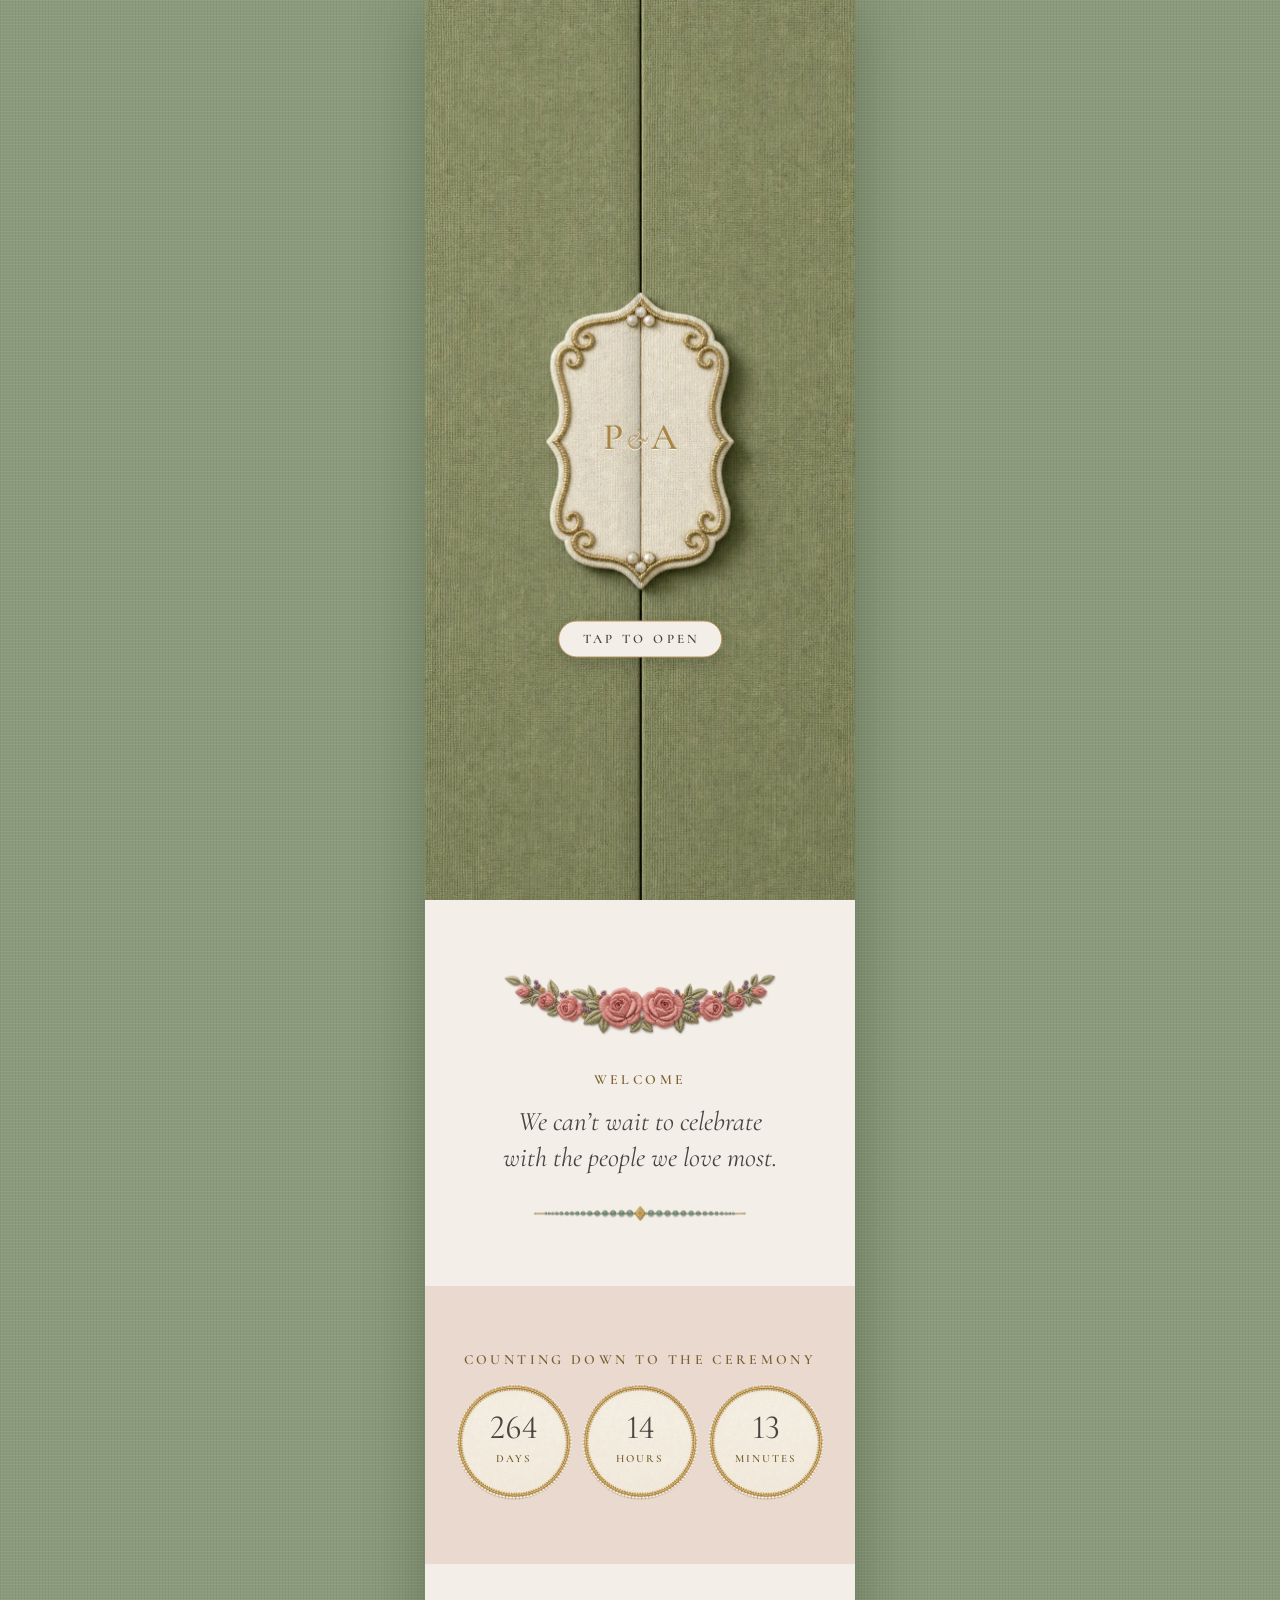
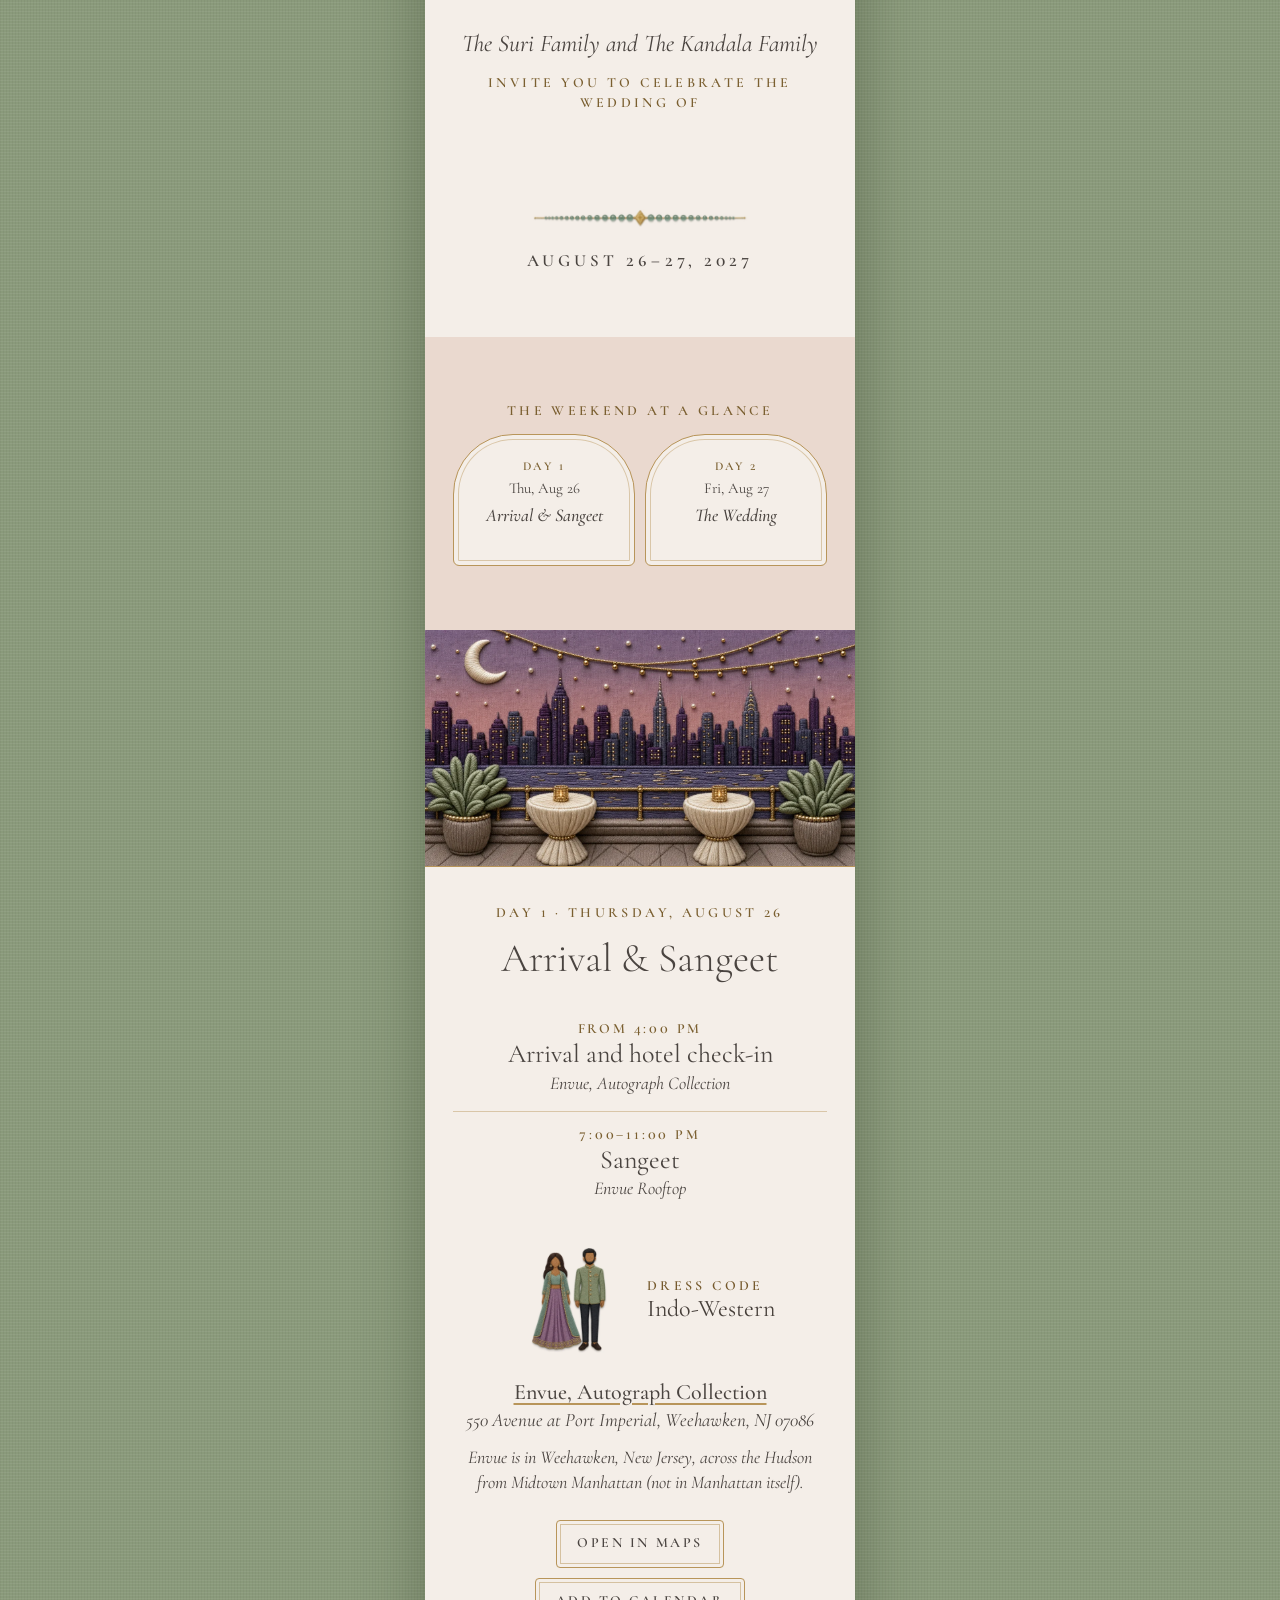
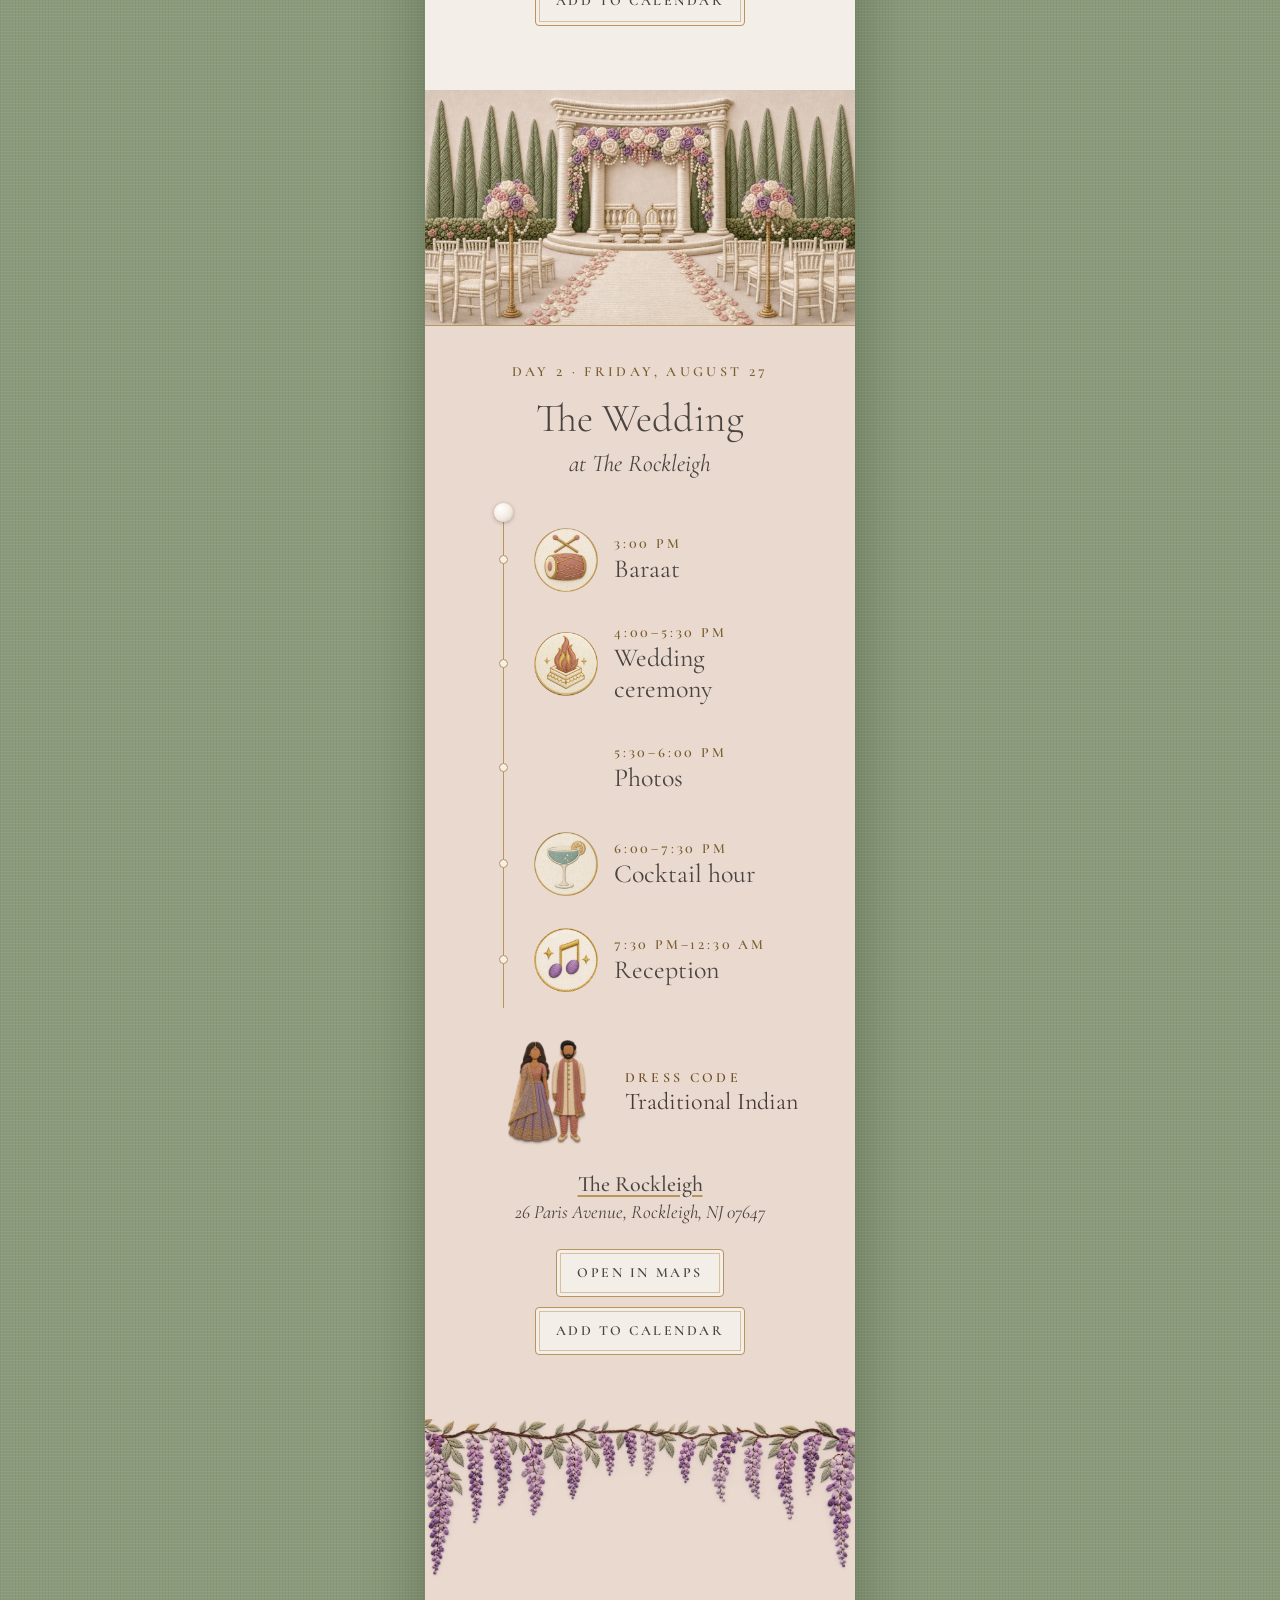
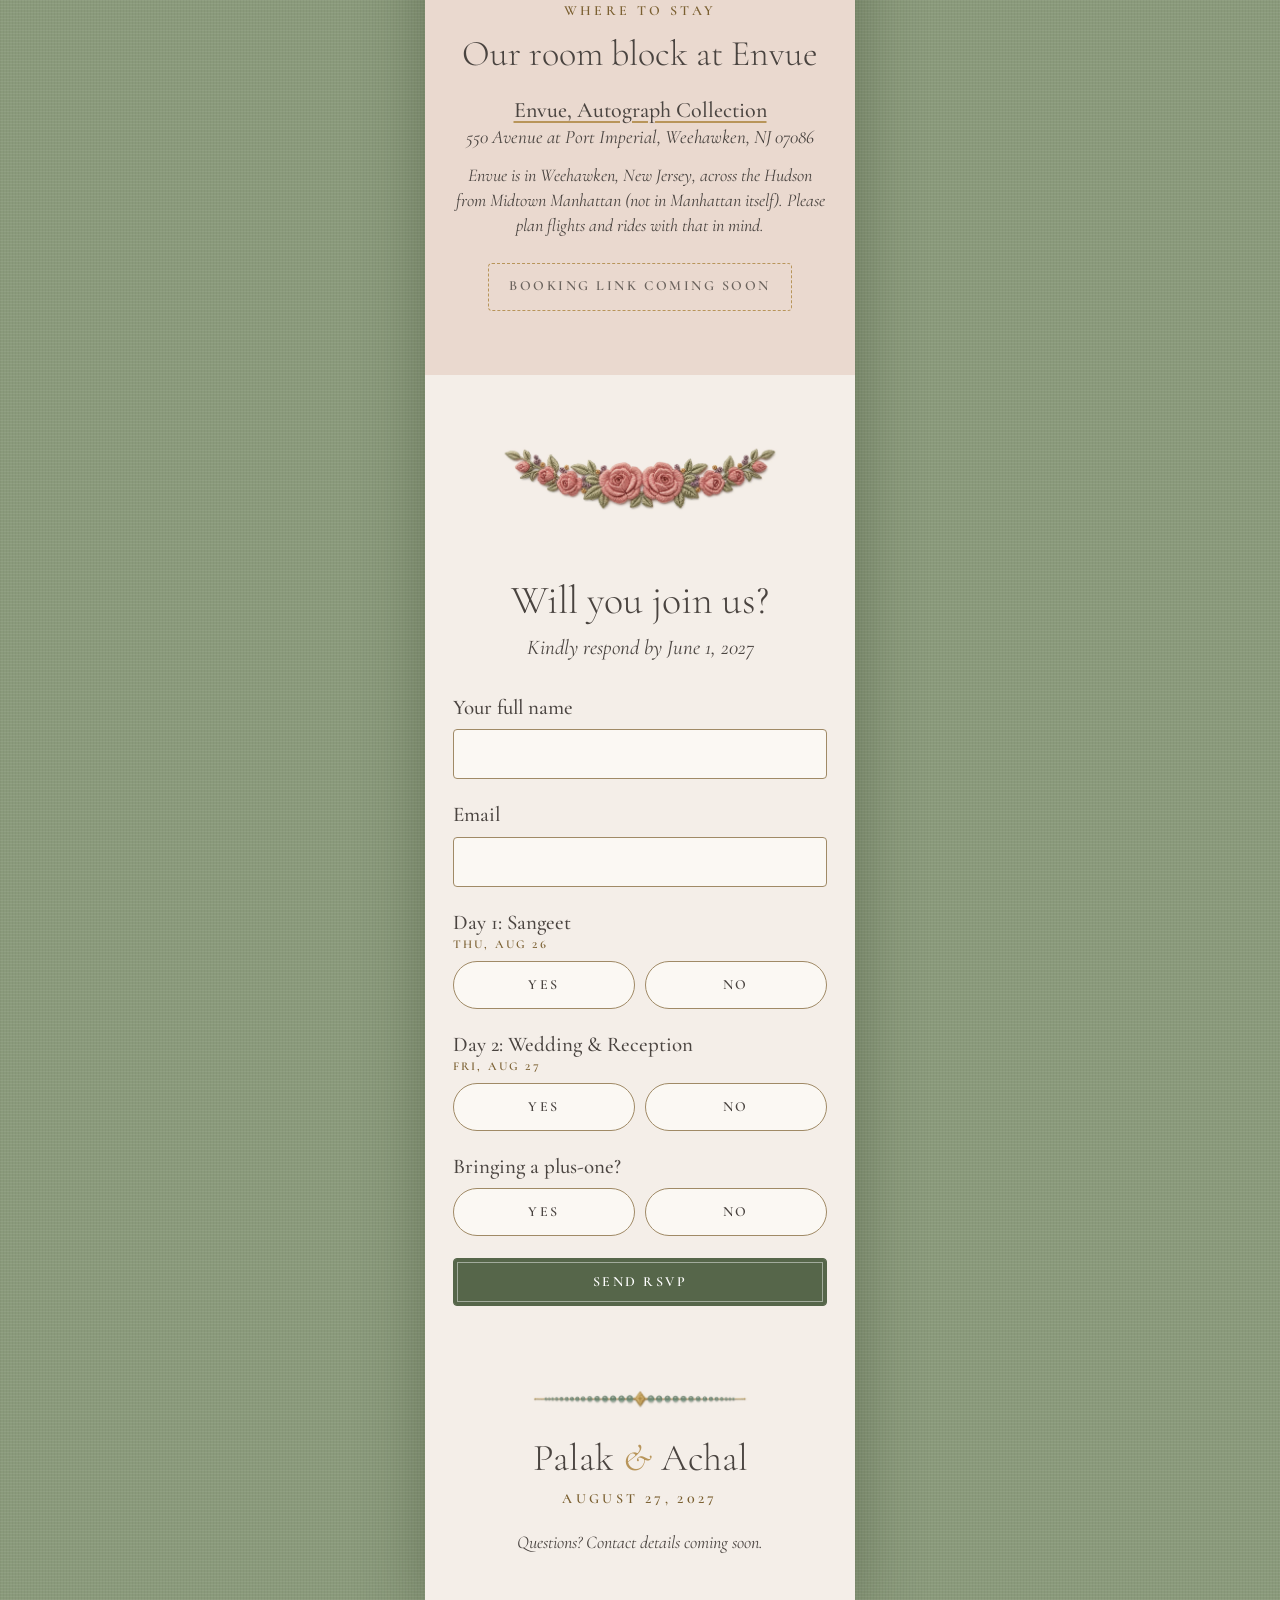
==== index.html @ 68ecdec4 "Update site" ====
<!doctype html>
<html lang="en">
<head>
  <meta charset="utf-8">
  <meta name="viewport" content="width=device-width, initial-scale=1, viewport-fit=cover">
  <title>Palak &amp; Achal · August 27, 2027</title>
  <meta name="description" content="Join us for the wedding weekend of Palak &amp; Achal, August 26–28, 2027.">
  <meta name="theme-color" content="#8A9A7B">
  <meta name="robots" content="noindex">
  <link rel="preconnect" href="https://fonts.googleapis.com">
  <link rel="preconnect" href="https://fonts.gstatic.com" crossorigin>
  <link href="https://fonts.googleapis.com/css2?family=Cormorant+Garamond:ital,wght@0,300;0,400;0,500;0,600;1,400;1,500&family=Cormorant+SC:wght@500;600&display=swap" rel="stylesheet">
  <link rel="preload" as="image" href="art/door-left.webp">
  <link rel="preload" as="image" href="art/door-right.webp">
  <link rel="stylesheet" href="styles.css?v=14">
  <script>document.documentElement.classList.add('js', 'locked');</script>
</head>
<body>
<main class="page">

  <!-- 1 + 2. Opening and hero -->
  <header class="hero" id="hero">
    <img class="hero-scene stage-layer" data-art="sceneHero" src="art/scene-hero.webp?v=4" width="864" height="1864"
         alt="Embroidered illustration of The Rockleigh’s courtyard: the low brick building with its white centre, a rectangular pool with five fountains, fire bowls and a stone path, framed by ivory curtains trimmed with pearls">
    <div class="hero-text">
      <p class="label hero-label">The wedding of</p>
      <h1><span data-bind="couple.first">Palak</span> <span class="amp">&amp;</span> <span data-bind="couple.second">Achal</span></h1>
      <p class="hero-date" data-bind="weddingDateLabel">August 27, 2027</p>
    </div>
    <a class="scroll-cue" href="#welcome" aria-label="Scroll to the welcome note"><span>Scroll</span></a>
    <div class="curtains stage-layer" aria-hidden="true">
      <div class="curtain-side left" data-curtain="curtainLeft"></div>
      <div class="curtain-side right" data-curtain="curtainRight"></div>
    </div>
    <link rel="preload" as="image" href="art/curtain-left.webp?v=2">
    <link rel="preload" as="image" href="art/curtain-right.webp?v=2">
    <img class="blossoms stage-layer" data-art="sceneHero" src="art/scene-hero.webp?v=4" width="864" height="1864" alt="">
    <img class="valance stage-layer" data-art="sceneHero" src="art/scene-hero.webp?v=4" width="864" height="1864" alt="">
    <button class="doors" id="doors" type="button" aria-label="Open the invitation">
      <img class="door door-left" data-art="doorLeft" src="art/door-left.webp" width="432" height="1864" alt="">
      <img class="door door-right" data-art="doorRight" src="art/door-right.webp" width="432" height="1864" alt="">
      <span class="monogram" aria-hidden="true"><span data-initial="first">P</span><span class="amp">&amp;</span><span data-initial="second">A</span></span>
      <span class="tap-hint">Tap to open</span>
    </button>
  </header>

  <!-- 3. Welcome -->
  <section class="section" id="welcome">
    <img class="floral reveal" data-art="roses" src="art/floral-roses.webp" width="400" height="110" alt="A garland of dusty-rose roses">
    <p class="label reveal">Welcome</p>
    <p class="welcome-note reveal" data-bind="welcome">We can’t wait to celebrate with the people we love most.</p>
    <img class="divider reveal" data-art="divider" src="art/divider-pearls.webp" width="300" height="24" alt="">
  </section>

  <!-- 4. Countdown -->
  <section class="section panel" id="countdown">
    <p class="label reveal">Counting down to the ceremony</p>
    <div class="medallions reveal" id="medallions" role="timer" aria-live="off">
      <div class="medallion"><img data-art="medallion" src="art/medallion.webp" width="140" height="140" alt=""><span class="num" id="cd-days">–</span><span class="unit">Days</span></div>
      <div class="medallion"><img data-art="medallion" src="art/medallion.webp" width="140" height="140" alt=""><span class="num" id="cd-hours">–</span><span class="unit">Hours</span></div>
      <div class="medallion"><img data-art="medallion" src="art/medallion.webp" width="140" height="140" alt=""><span class="num" id="cd-mins">–</span><span class="unit">Minutes</span></div>
    </div>
    <p class="today reveal" id="cd-today" hidden>Today’s the day</p>
  </section>

  <!-- 5. Invitation -->
  <section class="section" id="invitation">
    <p class="invite-hosts reveal" data-bind="hosts">The Suri Family and The Kandala Family</p>
    <p class="label reveal">invite you to celebrate the wedding of</p>
    <h2 class="invite-names reveal"><span data-bind="couple.first">Palak</span> <span class="amp">&amp;</span> <span data-bind="couple.second">Achal</span></h2>
    <img class="divider reveal" data-art="divider" src="art/divider-pearls.webp" width="300" height="24" alt="">
    <p class="invite-dates reveal" id="invite-dates">August 26–27, 2027</p>
  </section>

  <!-- 6. Weekend at a glance -->
  <section class="section panel" id="glance">
    <p class="label reveal">The weekend at a glance</p>
    <nav class="glance reveal" id="glance-cards" aria-label="Jump to a day"></nav>
  </section>

  <!-- 7–9. Day sections (built from event-data.js) -->
  <div id="days"></div>

  <!-- 10. Stay -->
  <section class="section panel stay" id="stay">
    <img class="floral wisteria reveal" data-art="wisteria" src="art/wisteria.webp" width="400" height="150" alt="Hanging wisteria blossoms">
    <p class="label reveal">Where to stay</p>
    <h2 class="reveal">Our room block at Envue</h2>
    <p class="venue reveal"><a id="hotel-link" href="#" target="_blank" rel="noopener"></a><br><span id="hotel-address"></span></p>
    <p class="note reveal" id="hotel-note"></p>
    <div class="actions reveal" id="hotel-actions"></div>
  </section>

  <!-- 11. RSVP -->
  <section class="section" id="rsvp">
    <img class="floral reveal" data-art="roses" src="art/floral-roses.webp" width="400" height="110" alt="A garland of dusty-rose roses">
    <p class="label reveal">RSVP</p>
    <h2 class="reveal">Will you join us?</h2>
    <p class="deadline reveal">Kindly respond by <span data-bind="rsvp.deadlineLabel">June 1, 2027</span></p>

    <form class="rsvp-form reveal" id="rsvp-form" novalidate>
      <div class="field">
        <label for="f-name">Your full name</label>
        <input id="f-name" name="name" type="text" autocomplete="name" required>
        <p class="error" id="e-name" hidden>Please enter your full name.</p>
      </div>
      <div class="field">
        <label for="f-email">Email</label>
        <input id="f-email" name="email" type="email" autocomplete="email" inputmode="email" required>
        <p class="error" id="e-email" hidden>Please enter a valid email address.</p>
      </div>
      <!-- spam trap: real guests never see or fill this -->
      <div class="hp" aria-hidden="true">
        <label for="f-website">Website</label>
        <input id="f-website" name="website" type="text" tabindex="-1" autocomplete="off">
      </div>

      <div id="rsvp-days"></div>

      <div id="plus-one-block">
        <fieldset class="choice" id="fs-plusone">
          <legend>Bringing a plus-one?</legend>
          <div class="pills">
            <label><input type="radio" name="plusOne" value="Yes"><span>Yes</span></label>
            <label><input type="radio" name="plusOne" value="No"><span>No</span></label>
          </div>
          <p class="error" id="e-plusOne" hidden>Please choose Yes or No.</p>
        </fieldset>
        <div class="field" id="plus-one-name" hidden>
          <label for="f-plusname">Plus-one’s full name</label>
          <input id="f-plusname" name="plusOneName" type="text" autocomplete="off">
          <p class="hint">Your plus-one joins you on every day you’re attending.</p>
          <p class="error" id="e-plusOneName" hidden>Please enter your plus-one’s full name.</p>
        </div>
      </div>

      <p class="error form-error" id="e-form" hidden role="alert"></p>
      <button class="btn btn-primary" type="submit" id="rsvp-submit">Send RSVP</button>
    </form>

    <div class="rsvp-done" id="rsvp-done" hidden tabindex="-1">
      <h3>Thank you, <span id="done-name"></span></h3>
      <p id="done-lede"></p>
      <dl id="done-summary"></dl>
      <p class="note" id="done-note"></p>
      <button class="btn" type="button" id="rsvp-again">Change my answers</button>
    </div>

    <p class="rsvp-closed" id="rsvp-closed" hidden>RSVPs are closed. Please contact us directly.</p>
  </section>

  <!-- 12. Footer -->
  <footer class="footer">
    <img class="divider" data-art="divider" src="art/divider-pearls.webp" width="300" height="24" alt="">
    <p class="footer-names"><span data-bind="couple.first">Palak</span> <span class="amp">&amp;</span> <span data-bind="couple.second">Achal</span></p>
    <p class="label" data-bind="weddingDateLabel">August 27, 2027</p>
    <p class="footer-contact">Questions? <span id="contact">Contact details coming soon.</span></p>
  </footer>

</main>
<script src="event-data.js?v=7"></script>
<script src="app.js?v=13"></script>
</body>
</html>
---- styles.css ----
:root {
  --sage: #8A9A7B;
  --sage-deep: #56664A;
  --cream: #F4EEE8;
  --blush: #EAD9CF;
  --rose: #C48A8A;
  --wisteria: #8C6E9B;
  --gold: #B8955A;
  --gold-deep: #7A5F30;   /* gold dark enough for small text on cream/blush */
  --sea: #6F9A91;
  --ink: #4A4440;
  --serif: 'Cormorant Garamond', 'Iowan Old Style', Georgia, serif;
  --caps: 'Cormorant SC', 'Cormorant Garamond', Georgia, serif;
  --col: 430px;
}

*, *::before, *::after { box-sizing: border-box; }
html { -webkit-text-size-adjust: 100%; scroll-behavior: smooth; }
html.locked, html.locked body { overflow: hidden; }
body {
  margin: 0;
  color: var(--ink);
  font: italic 400 20px/1.5 var(--serif);
  /* sage linen behind the phone-width column on larger screens */
  background-color: var(--sage);
  background-image:
    repeating-linear-gradient(0deg, rgba(255,255,255,.06) 0 1px, transparent 1px 3px),
    repeating-linear-gradient(90deg, rgba(0,0,0,.04) 0 1px, transparent 1px 3px);
}
img { display: block; max-width: 100%; height: auto; }
a { color: inherit; }
h1, h2, h3, p, dl, dd, fieldset, legend { margin: 0; padding: 0; }
fieldset { border: 0; min-width: 0; }
:focus-visible { outline: 2px solid var(--wisteria); outline-offset: 3px; }

.page {
  position: relative;
  max-width: var(--col);
  margin: 0 auto;
  background: var(--cream);
  overflow: hidden;
  box-shadow: 0 0 60px rgba(40, 50, 30, .35);
}

.label {
  font: 600 14px/1.4 var(--caps);
  letter-spacing: .24em;
  text-transform: uppercase;
  color: var(--gold-deep);
}
h2 {
  font: 300 40px/1.1 var(--serif);
  font-style: normal;
  text-wrap: balance;
}
.amp { font-style: italic; color: var(--gold); font-weight: 400; }

/* ---------- Opening + hero ---------- */
.hero {
  position: relative;
  height: 100vh;
  height: 100svh;
  min-height: 660px;
  overflow: hidden;
  background: var(--blush);
}
/* Every layer of the opening (scene, curtains, valance) shares one box with the artwork's exact
   proportions, bottom-aligned and scaled to cover the screen, so the layers line up on any phone. */
.hero { --sh: max(100vh, 660px, min(100vw, var(--col)) * 2.157); }
@supports (height: 100svh) { .hero { --sh: max(100svh, 660px, min(100vw, var(--col)) * 2.157); } }
.stage-layer {
  position: absolute; left: 50%; bottom: 0; max-width: none;
  width: calc(var(--sh) / 2.157); height: var(--sh); margin-left: calc(var(--sh) / -4.314);
}
.hero-text {
  position: absolute; left: 0; right: 0;
  /* sits in the open linen between the drapes, above the venue (its cupolas reach 52% up the hero
     image, which is bottom-aligned and scaled to cover) */
  bottom: calc(var(--sh) * 0.535);
  padding: 0 64px;
  text-align: center;
  /* held back until the curtains are tied, then rises in */
  opacity: 0; transform: translateY(16px);
  transition: opacity .7s ease 3.2s, transform .7s ease 3.2s;
}
.hero h1 {
  margin: 8px 0 12px;
  font: 300 clamp(36px, min(15vw, 6.6vh), 64px)/1.02 var(--serif);
  font-style: normal;
}
.hero h1 span { display: block; }
.hero h1 .amp { font-size: .62em; line-height: 1.2; }
.hero-date { font: 600 17px/1.4 var(--caps); letter-spacing: .26em; text-transform: uppercase; }

.scroll-cue {
  position: absolute; left: 50%; bottom: max(18px, env(safe-area-inset-bottom));
  transform: translateX(-50%);
  min-width: 88px; min-height: 44px; padding: 6px 14px 20px;
  display: grid; place-items: start center;
  border-radius: 22px; background: rgba(244, 238, 232, .88);
  font: 600 12px/1.4 var(--caps); letter-spacing: .24em; text-transform: uppercase; text-decoration: none;
  opacity: 0; transition: opacity .6s ease 3.9s;
}
.scroll-cue::after {
  content: ''; position: absolute; bottom: 9px; left: 50%; width: 8px; height: 8px;
  border-right: 1.5px solid var(--ink); border-bottom: 1.5px solid var(--ink);
  transform: translateX(-50%) rotate(45deg);
  animation: nudge 2.2s ease-in-out infinite;
}
@keyframes nudge { 50% { transform: translate(-50%, 4px) rotate(45deg); } }

.door { position: absolute; top: 0; width: 50%; height: 100%; object-fit: cover; max-width: none; }
.door-left { left: 0; }
.door-right { right: 0; }
.door { transition: transform .9s cubic-bezier(.7, 0, .2, 1); box-shadow: 0 0 24px rgba(0,0,0,.25); }

/* ----- the curtain reveal -----
   0.0-0.9s  the doors slide fully open onto closed ivory curtains
   0.95-3.4s they flow apart in one continuous movement and gather into the tied-back drapes
   2.6-3.9s  the blossom branches grow in from the bottom corners, in front of the curtains
   3.0-3.8s  the curtains melt into the drapes drawn in the scene; the names and date rise in
   Each curtain is cut into thin horizontal strips (built in app.js). Every strip gathers toward the
   outer edge by its own amount, so together they bend into the drape's curve: pinched at the tie-back,
   flaring below it, sweeping up to the valance. Strips near the tie-back move a moment before the top
   and hem, so the fabric flows rather than sliding as one flat panel. */
.curtains { transition: opacity .8s ease 3s; }
.curtain-side {
  position: absolute; top: 0; width: 50%; height: 100%;
  filter: drop-shadow(0 0 14px rgba(70, 50, 30, .38));  /* shadow under the moving edge */
}
.curtain-side.left { left: 0; }
.curtain-side.right { right: 0; }
.curtain-strip {
  position: absolute; left: 0; width: 100%;
  background-repeat: no-repeat;
  will-change: transform;
}
.curtain-side.left .curtain-strip { transform-origin: 0 50%; }
.curtain-side.right .curtain-strip { transform-origin: 100% 50%; }
.hero.open .curtain-strip { animation: curtain-draw 2.3s cubic-bezier(.45, 0, .25, 1) calc(.95s + var(--lag)) both; }
@keyframes curtain-draw {
  from { transform: scaleX(1); }
  to   { transform: scaleX(var(--s)); }
}
/* The blossom branches at the foot of the scene sit in front of the drapes. A copy of the scene,
   masked to the two bottom corners, grows outward from each corner over the gathering curtains, so the
   flowers bloom into view instead of appearing when the curtains hand over. */
.blossoms {
  pointer-events: none;
  --bloom: radial-gradient(farthest-side at 0 100%, #000 72%, transparent);
  --bloom-r: radial-gradient(farthest-side at 100% 100%, #000 72%, transparent);
  -webkit-mask-image: var(--bloom), var(--bloom-r);
  mask-image: var(--bloom), var(--bloom-r);
  -webkit-mask-repeat: no-repeat; mask-repeat: no-repeat;
  -webkit-mask-position: 0 100%, 100% 100%; mask-position: 0 100%, 100% 100%;
  -webkit-mask-size: 0 0, 0 0; mask-size: 0 0, 0 0;
}
.hero.open .blossoms { animation: bloom 1.3s cubic-bezier(.25, .6, .3, 1) 2.6s both; }
@keyframes bloom {
  from { -webkit-mask-size: 0 0, 0 0; mask-size: 0 0, 0 0; }
  to   { -webkit-mask-size: 46% 30%, 46% 30%; mask-size: 46% 30%, 46% 30%; }
}
.valance {
  pointer-events: none;
  --swag: #000 96%, transparent 100%;
  -webkit-mask-image:
    radial-gradient(ellipse 16.5% 7.6% at 17% 1.5%, var(--swag)),
    radial-gradient(ellipse 16.5% 7.6% at 50% 1.5%, var(--swag)),
    radial-gradient(ellipse 16.5% 7.6% at 83% 1.5%, var(--swag)),
    linear-gradient(#000 0 3.6%, transparent 3.6%);
  mask-image:
    radial-gradient(ellipse 16.5% 7.6% at 17% 1.5%, var(--swag)),
    radial-gradient(ellipse 16.5% 7.6% at 50% 1.5%, var(--swag)),
    radial-gradient(ellipse 16.5% 7.6% at 83% 1.5%, var(--swag)),
    linear-gradient(#000 0 3.6%, transparent 3.6%);
}

.doors { position: absolute; inset: 0; width: 100%; padding: 0; border: 0; background: none; cursor: pointer; -webkit-tap-highlight-color: transparent; }
/* the couple's initials, lettered in gold on the door plaque */
.monogram {
  position: absolute; left: 50%; top: 48.6%; transform: translate(-50%, -50%);
  display: flex; align-items: baseline; gap: .06em; white-space: nowrap;
  font: 500 clamp(26px, 8.6vw, 37px)/1 var(--serif); font-style: normal; letter-spacing: .02em;
  color: #A9853F; text-shadow: 0 1px 0 rgba(255,255,255,.75), 0 -1px 0 rgba(96,66,20,.28);
  transition: opacity .35s ease;
}
.monogram .amp { font-size: .78em; color: #C2A368; }
.tap-hint {
  position: absolute; left: 50%; top: 71%; transform: translate(-50%, -50%);
  padding: 11px 20px; border-radius: 30px;
  background: var(--cream); color: var(--ink); border: 1px solid var(--gold);
  font: 600 13px/1 var(--caps); letter-spacing: .26em; text-indent: .26em; text-transform: uppercase; white-space: nowrap;
  box-shadow: 0 4px 18px rgba(0,0,0,.2);
  opacity: 0; animation: hint-in .9s ease .7s forwards, hint-pulse 2.4s ease-in-out 1.6s infinite;
  transition: opacity .35s ease;
}
@keyframes hint-in { to { opacity: 1; } }
@keyframes hint-pulse { 50% { box-shadow: 0 4px 18px rgba(0,0,0,.2), 0 0 0 9px rgba(244,238,232,.28); } }

.hero.open .door-left { transform: translateX(-101%); }
.hero.open .door-right { transform: translateX(101%); }
.hero.open .tap-hint { animation: none; opacity: 0; }
.hero.open .curtains { opacity: 0; }
.hero.open .hero-text { opacity: 1; transform: none; }
.hero.open .monogram { opacity: 0; }
.hero.done .curtains, .hero.done .valance, .hero.done .blossoms { display: none; }
.hero.open .scroll-cue { opacity: 1; }
.hero.done .doors { display: none; }

/* ---------- Sections ---------- */
.section { padding: 64px 28px; text-align: center; }
.panel { background: var(--blush); }
/* florals, dividers and figures are photographed on white paper; multiply drops the white out */
.floral, .divider, .dress { mix-blend-mode: multiply; }
.floral { width: 78%; margin: 0 auto 26px; }
.divider { width: 220px; margin: 28px auto 0; }
.section > .label { margin-bottom: 14px; }

.js .reveal { opacity: 0; transform: translateY(22px); transition: opacity .9s ease, transform .9s ease; }
.js .reveal.in { opacity: 1; transform: none; }

.welcome-note { font-size: 27px; line-height: 1.35; text-wrap: balance; padding: 0 6px; }

/* countdown */
.medallions { display: flex; justify-content: center; gap: 10px; margin-top: 10px; }
.medallion { position: relative; width: 31%; max-width: 118px; aspect-ratio: 1; }
.medallion img { position: absolute; inset: 0; width: 100%; height: 100%; }
.medallion .num {
  position: absolute; left: 0; right: 0; top: 23%;
  font: 400 34px/1 var(--serif); font-style: normal; font-variant-numeric: lining-nums;
}
.medallion .unit {
  position: absolute; left: 0; right: 0; top: 60%;
  font: 600 11px/1 var(--caps); letter-spacing: .18em; text-transform: uppercase; color: var(--gold-deep);
}
.today { font: 300 40px/1.1 var(--serif); font-style: italic; margin-top: 8px; }

/* invitation */
.invite-hosts { font-size: 24px; line-height: 1.3; margin-bottom: 14px; text-wrap: balance; }
.invite-names { font-size: 50px; margin-top: 8px; }
.invite-dates { margin-top: 22px; font: 600 17px/1.4 var(--caps); letter-spacing: .24em; text-transform: uppercase; }

/* at a glance */
.glance { display: grid; grid-template-columns: repeat(var(--n, 3), 1fr); gap: 10px; margin-top: 8px; }
.glance a {
  display: flex; flex-direction: column; align-items: center; gap: 4px;
  min-height: 132px; padding: 16px 6px 14px;
  background: var(--cream); border: 1px solid var(--gold); border-radius: 60px 60px 6px 6px;
  text-decoration: none; outline-offset: 2px;
  box-shadow: inset 0 0 0 4px var(--cream), inset 0 0 0 5px rgba(184,149,90,.45);
}
.glance .g-day { font: 600 12px/1.3 var(--caps); letter-spacing: .2em; text-transform: uppercase; color: var(--gold-deep); margin-top: 8px; }
.glance .g-date { font: 400 15px/1.2 var(--serif); font-style: normal; }
.glance .g-title { font: 500 italic 18px/1.15 var(--serif); margin-top: 4px; text-wrap: balance; }
.glance .g-opt { font: 600 10px/1 var(--caps); letter-spacing: .16em; text-transform: uppercase; color: var(--wisteria); }

/* day sections */
.day { padding-top: 0; }
.day .scene {
  width: calc(100% + 56px); max-width: none; margin: 0 -28px 36px;
  aspect-ratio: 20 / 11; object-fit: cover;
  border-bottom: 1px solid var(--gold);
}
.day h2 { margin-bottom: 6px; }
.venue-line { font-size: 24px; }
.tag {
  display: inline-block; margin-top: 8px; padding: 4px 12px 5px; border-radius: 20px;
  border: 1px solid var(--wisteria); color: #6A4F78;
  font: 600 11px/1.2 var(--caps); letter-spacing: .2em; text-transform: uppercase;
}
.schedule { list-style: none; margin: 26px 0 0; padding: 0; }
.schedule li { padding: 14px 0; }
.schedule li + li { border-top: 1px solid rgba(184,149,90,.45); }
.schedule .time, .timeline .time { font: 600 14px/1.3 var(--caps); letter-spacing: .2em; text-transform: uppercase; color: var(--gold-deep); }
.schedule .name, .timeline .name { font: 400 26px/1.2 var(--serif); font-style: normal; }
.schedule .place { font-size: 18px; }

.timeline { position: relative; list-style: none; margin: 30px auto 0; padding: 0 0 0 44px; max-width: 300px; text-align: left; }
.timeline::before { content: ''; position: absolute; left: 13px; top: 0; bottom: 0; width: 1px; background: var(--gold); }
.timeline li { position: relative; display: flex; align-items: center; gap: 16px; padding: 16px 0; }
.timeline li::before {
  content: ''; position: absolute; left: -35px; top: 50%; width: 9px; height: 9px; margin-top: -5px;
  border-radius: 50%; background: var(--cream); border: 1px solid var(--gold); transition: background .4s;
}
.timeline li.passed::before { background: var(--gold); }
.timeline img, .timeline .t-icon { width: 64px; height: 64px; flex: none; }
.timeline .pearl {
  position: absolute; left: 4px; top: -9px; width: 19px; height: 19px; border-radius: 50%;
  background: radial-gradient(circle at 35% 30%, #fff, #F3EBE2 55%, #CDBFB1);
  box-shadow: 0 1px 4px rgba(74,68,64,.4); will-change: transform; z-index: 1;
}

.dress { display: flex; align-items: center; justify-content: center; gap: 14px; margin-top: 28px; text-align: left; }
.dress img { width: 128px; flex: none; }
.dress-name { font: 400 24px/1.2 var(--serif); font-style: normal; }
.venue { margin-top: 22px; font-size: 19px; line-height: 1.4; }
.venue a, .venue strong { font: 500 22px/1.3 var(--serif); font-style: normal; text-decoration-color: var(--gold); text-underline-offset: 4px; }
.note { margin-top: 12px; font-size: 18px; line-height: 1.4; text-wrap: pretty; }

.actions { display: flex; flex-wrap: wrap; justify-content: center; gap: 10px; margin-top: 24px; }
.btn {
  display: inline-flex; align-items: center; justify-content: center;
  min-height: 48px; padding: 10px 20px;
  border: 1px solid var(--gold); border-radius: 4px; background: var(--cream); color: var(--ink);
  box-shadow: inset 0 0 0 3px var(--cream), inset 0 0 0 4px rgba(184,149,90,.5);
  font: 600 14px/1.2 var(--caps); letter-spacing: .18em; text-transform: uppercase; text-decoration: none;
  cursor: pointer; transition: background .2s, color .2s;
}
.btn:hover { background: #FBF8F3; }
.btn:active { background: var(--blush); }
.btn[disabled] { cursor: not-allowed; color: #6B635D; border-style: dashed; background: transparent; box-shadow: none; }
.btn-primary { width: 100%; background: var(--sage-deep); border-color: var(--sage-deep); color: #fff; box-shadow: inset 0 0 0 3px var(--sage-deep), inset 0 0 0 4px rgba(255,255,255,.45); }
.btn-primary:hover, .btn-primary:active { background: #485740; }
.cal { position: relative; }
.cal-menu {
  position: absolute; z-index: 5; left: 50%; top: calc(100% + 6px); transform: translateX(-50%);
  width: 220px; padding: 6px; background: var(--cream); border: 1px solid var(--gold); border-radius: 4px;
  box-shadow: 0 8px 24px rgba(74,68,64,.2);
}
.cal-menu a { display: flex; align-items: center; justify-content: center; min-height: 44px; font: 500 19px/1.2 var(--serif); font-style: normal; text-decoration: none; border-radius: 3px; }
.cal-menu a:hover { background: var(--blush); }
.cal-menu a + a { border-top: 1px solid rgba(184,149,90,.4); }

/* stay */
.stay .wisteria { width: calc(100% + 56px); max-width: none; margin: -64px -28px 20px; }
.stay h2 { font-size: 36px; }

/* ---------- RSVP ---------- */
.deadline { margin-top: 10px; font-size: 21px; }
.rsvp-form { margin-top: 30px; text-align: left; }
.field, .choice { margin-bottom: 22px; }
.field label, .choice legend { display: block; margin-bottom: 8px; font: 500 21px/1.3 var(--serif); font-style: normal; }
.choice legend small { display: block; font: 600 12px/1.4 var(--caps); letter-spacing: .18em; text-transform: uppercase; color: var(--gold-deep); }
.field input {
  width: 100%; min-height: 50px; padding: 10px 14px;
  border: 1px solid #A08A66; border-radius: 4px; background: #FBF8F3; color: var(--ink);
  font: 400 20px/1.3 var(--serif); font-style: normal;
}
.field input:focus { outline: 2px solid var(--wisteria); outline-offset: 1px; }
.field input[aria-invalid="true"] { border-color: #A2453F; }
.pills { display: grid; grid-template-columns: 1fr 1fr; gap: 10px; }
.pills label { position: relative; cursor: pointer; }
.pills input { position: absolute; opacity: 0; inset: 0; width: 100%; height: 100%; margin: 0; cursor: pointer; }
.pills span {
  display: flex; align-items: center; justify-content: center; min-height: 48px;
  border: 1px solid #A08A66; border-radius: 26px; background: #FBF8F3;
  font: 600 14px/1 var(--caps); letter-spacing: .2em; text-transform: uppercase; transition: background .2s, color .2s;
}
.pills input:checked + span { background: var(--sage-deep); border-color: var(--sage-deep); color: #fff; }
.pills input:focus-visible + span { outline: 2px solid var(--wisteria); outline-offset: 3px; }
.hint { margin-top: 8px; font-size: 17px; }
.error { margin-top: 8px; font: 500 17px/1.3 var(--serif); font-style: normal; color: #8E352F; }
.form-error { margin-bottom: 14px; }
.hp { position: absolute; left: -9999px; width: 1px; height: 1px; overflow: hidden; }

.rsvp-done { margin-top: 30px; padding: 28px 22px; background: var(--blush); border: 1px solid var(--gold); border-radius: 4px; box-shadow: inset 0 0 0 4px var(--blush), inset 0 0 0 5px rgba(184,149,90,.5); }
.rsvp-done h3 { font: 300 32px/1.15 var(--serif); font-style: normal; text-wrap: balance; }
.rsvp-done > p { margin-top: 10px; }
.rsvp-done dl { margin: 20px 0; text-align: left; }
.rsvp-done dl div { display: flex; justify-content: space-between; gap: 16px; padding: 10px 0; border-top: 1px solid rgba(184,149,90,.5); }
.rsvp-done dt { font: 400 19px/1.3 var(--serif); font-style: normal; }
.rsvp-done dd { font: 600 14px/1.5 var(--caps); letter-spacing: .14em; text-transform: uppercase; text-align: right; }
.rsvp-done .btn { margin-top: 18px; }
.rsvp-closed { margin-top: 30px; font-size: 26px; line-height: 1.3; text-wrap: balance; }

/* ---------- Footer ---------- */
.footer { padding: 20px 28px calc(56px + env(safe-area-inset-bottom)); text-align: center; background: var(--cream); }
.footer .divider { margin: 0 auto 30px; }
.footer-names { font: 300 38px/1.1 var(--serif); font-style: normal; margin-bottom: 10px; }
.footer-contact { margin-top: 20px; font-size: 18px; }

/* ---------- Reduced motion: simple fades only ---------- */
@media (prefers-reduced-motion: reduce) {
  html { scroll-behavior: auto; }
  .door { transition: opacity .7s ease; }
  .hero.open .door-left, .hero.open .door-right { transform: none; opacity: 0; }
  .curtains { transition: opacity .7s ease .4s; }
  .hero.open .curtain-strip { animation: none; }
  .blossoms { display: none; }
  .hero-text { transform: none; transition: opacity .8s ease 1s; }
  .scroll-cue { transition: opacity .8s ease 1s; }
  .scroll-cue::after, .tap-hint { animation: none; }
  .tap-hint { opacity: 1; }
  .js .reveal { transform: none; transition: opacity .6s ease; }
}

/* short phones: drop the small label so the names clear the top edge */
@media (max-height: 700px) { .hero-label { display: none; } }
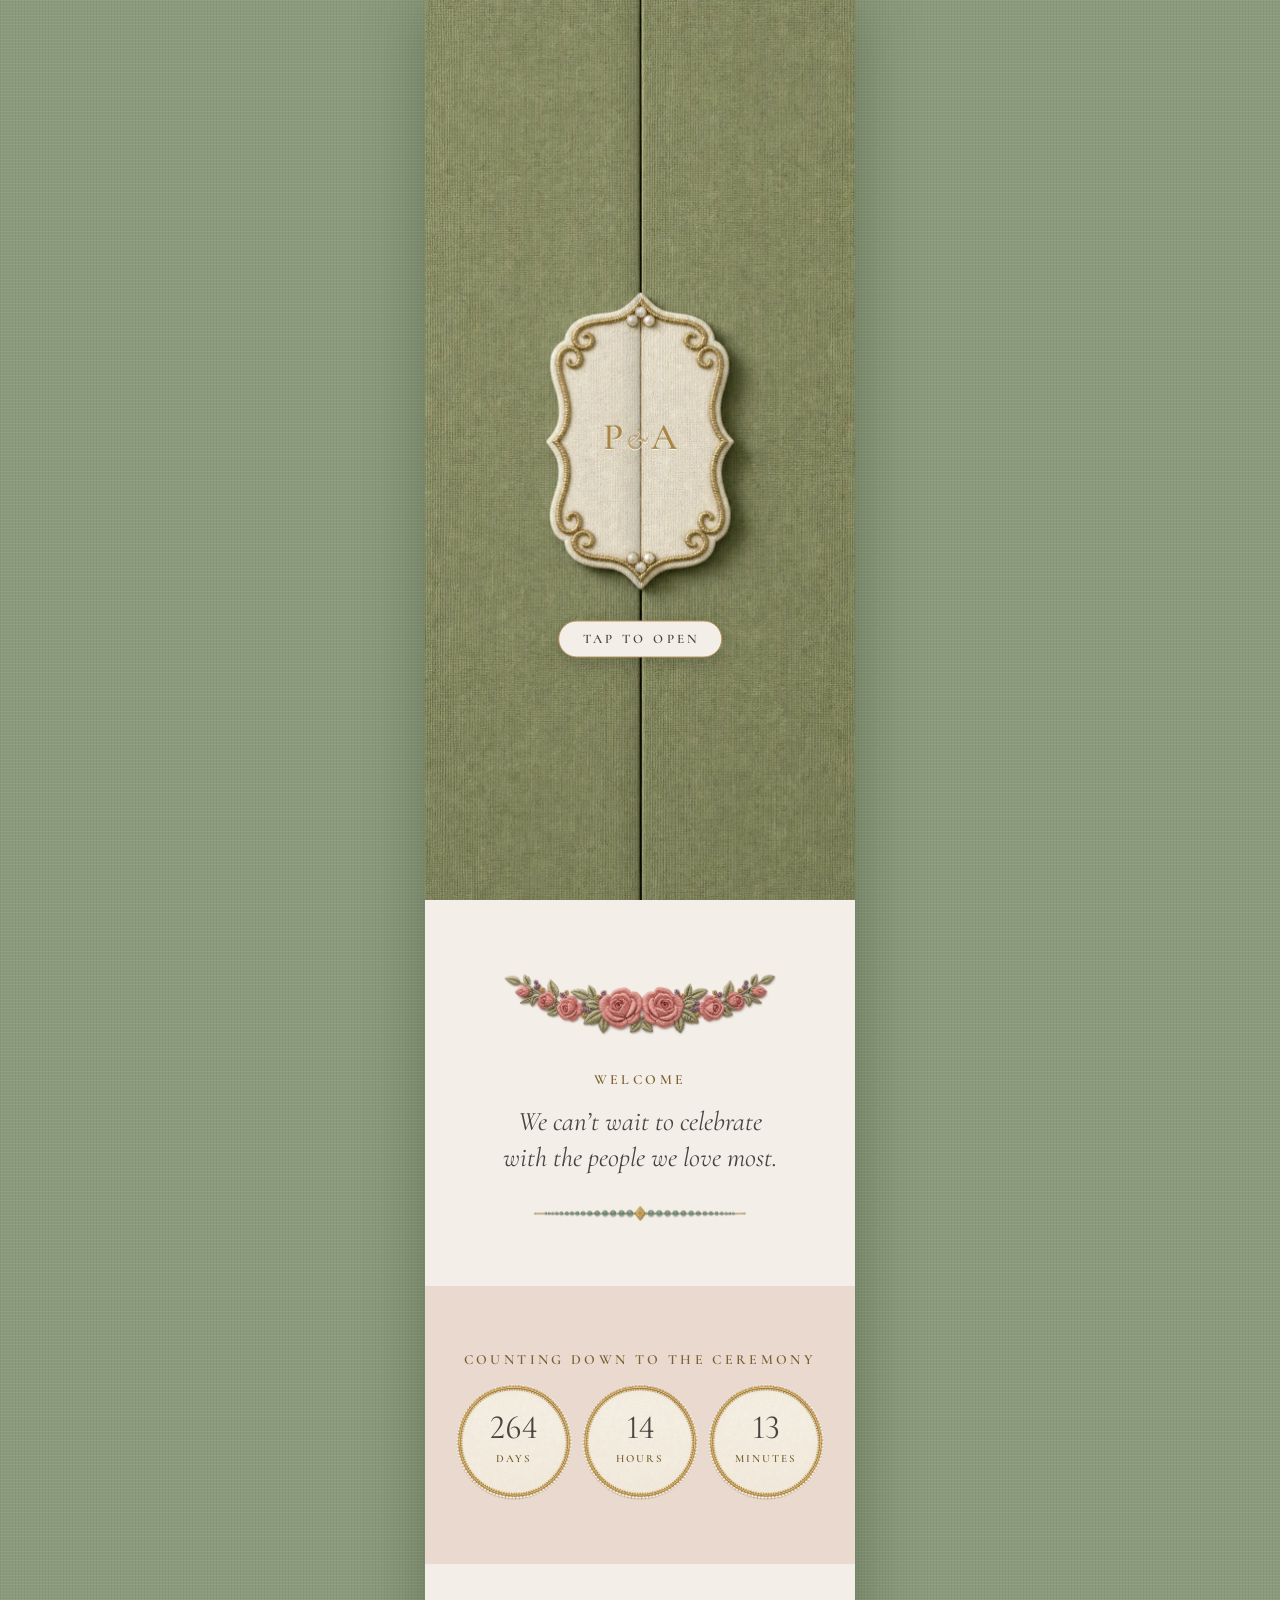
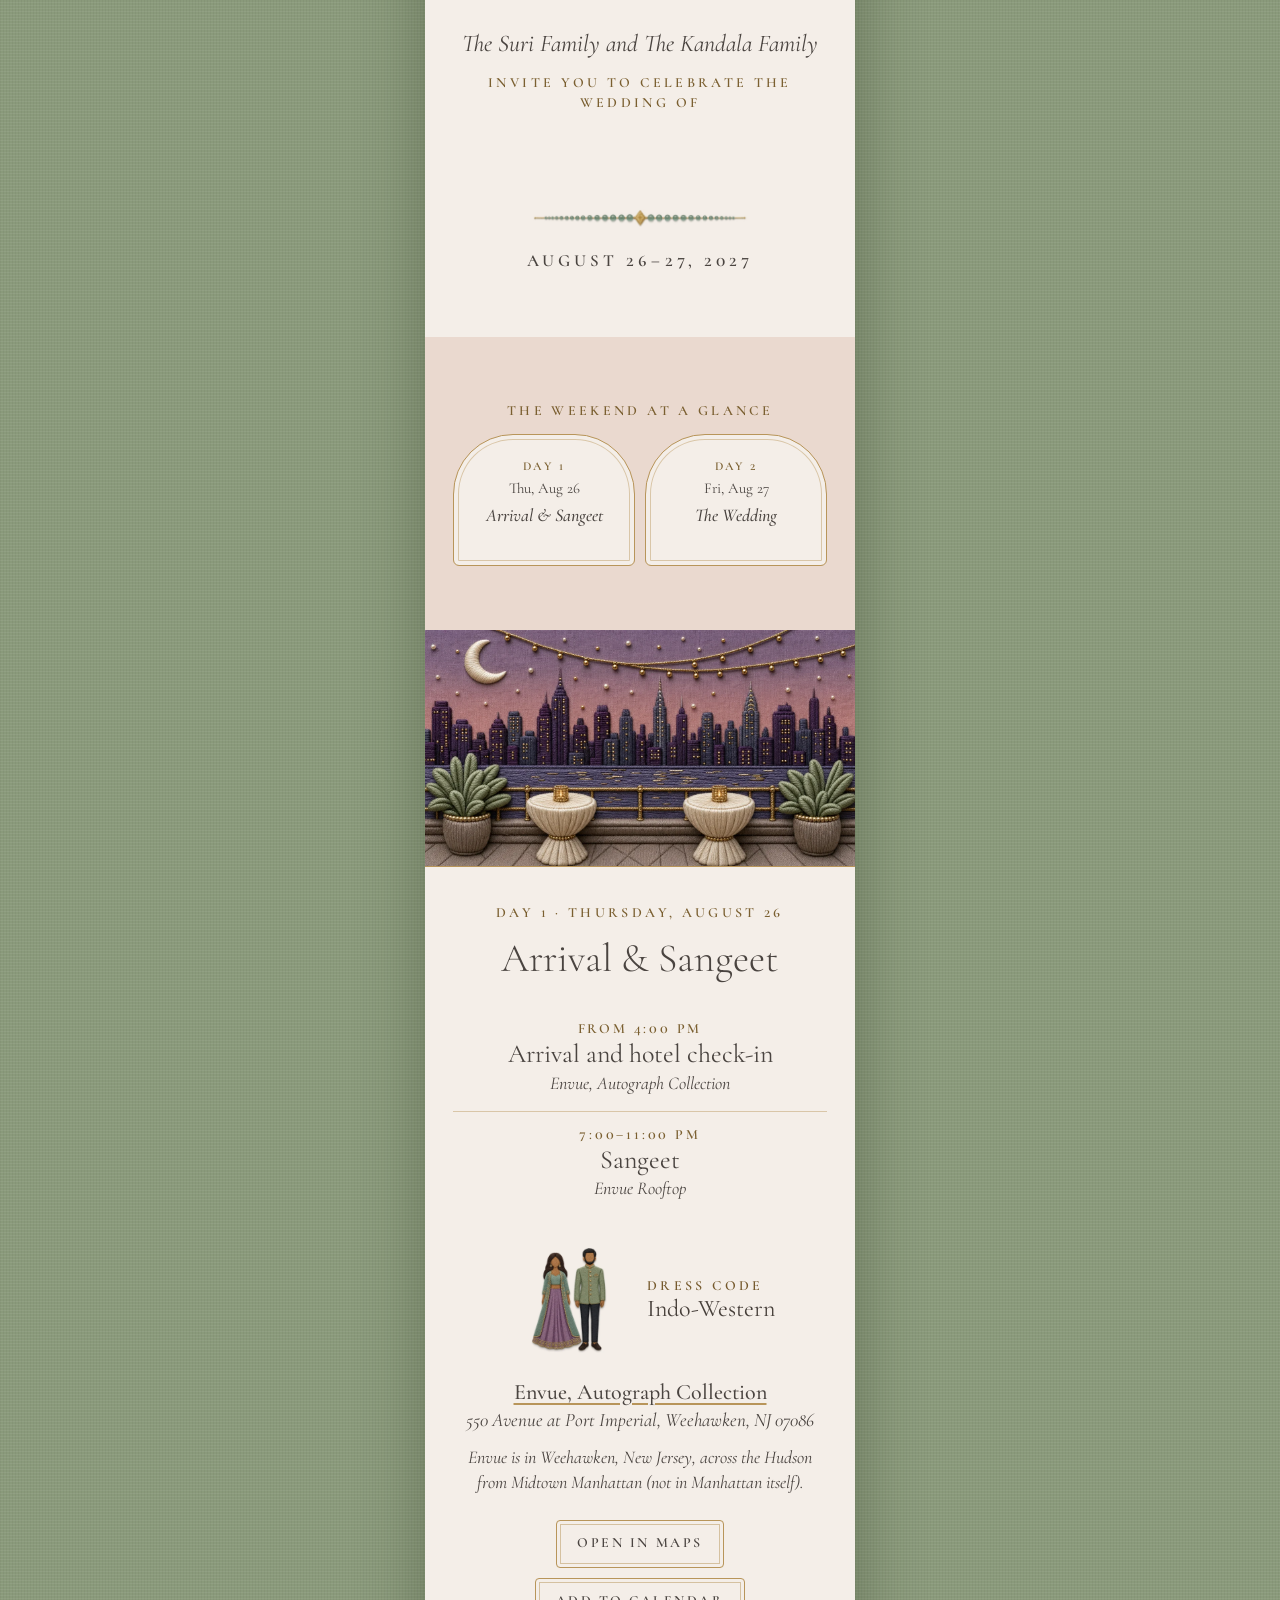
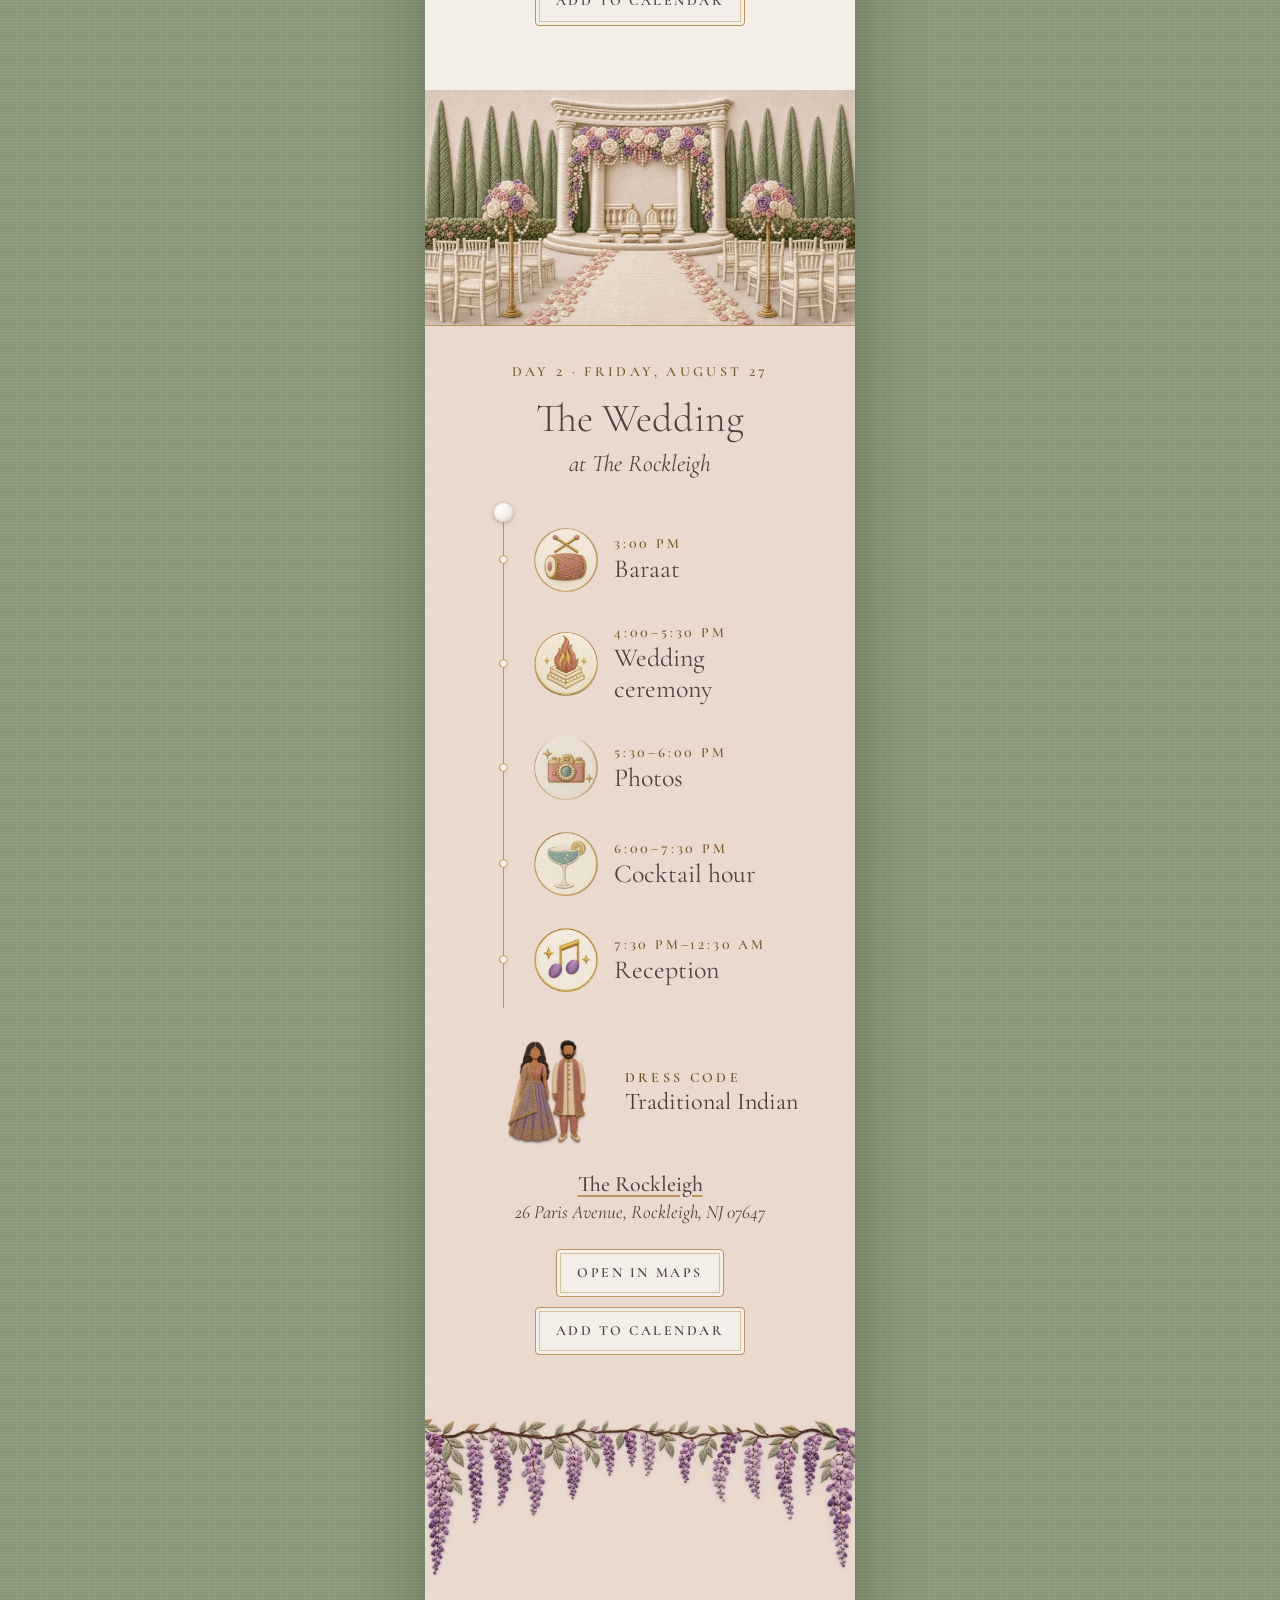
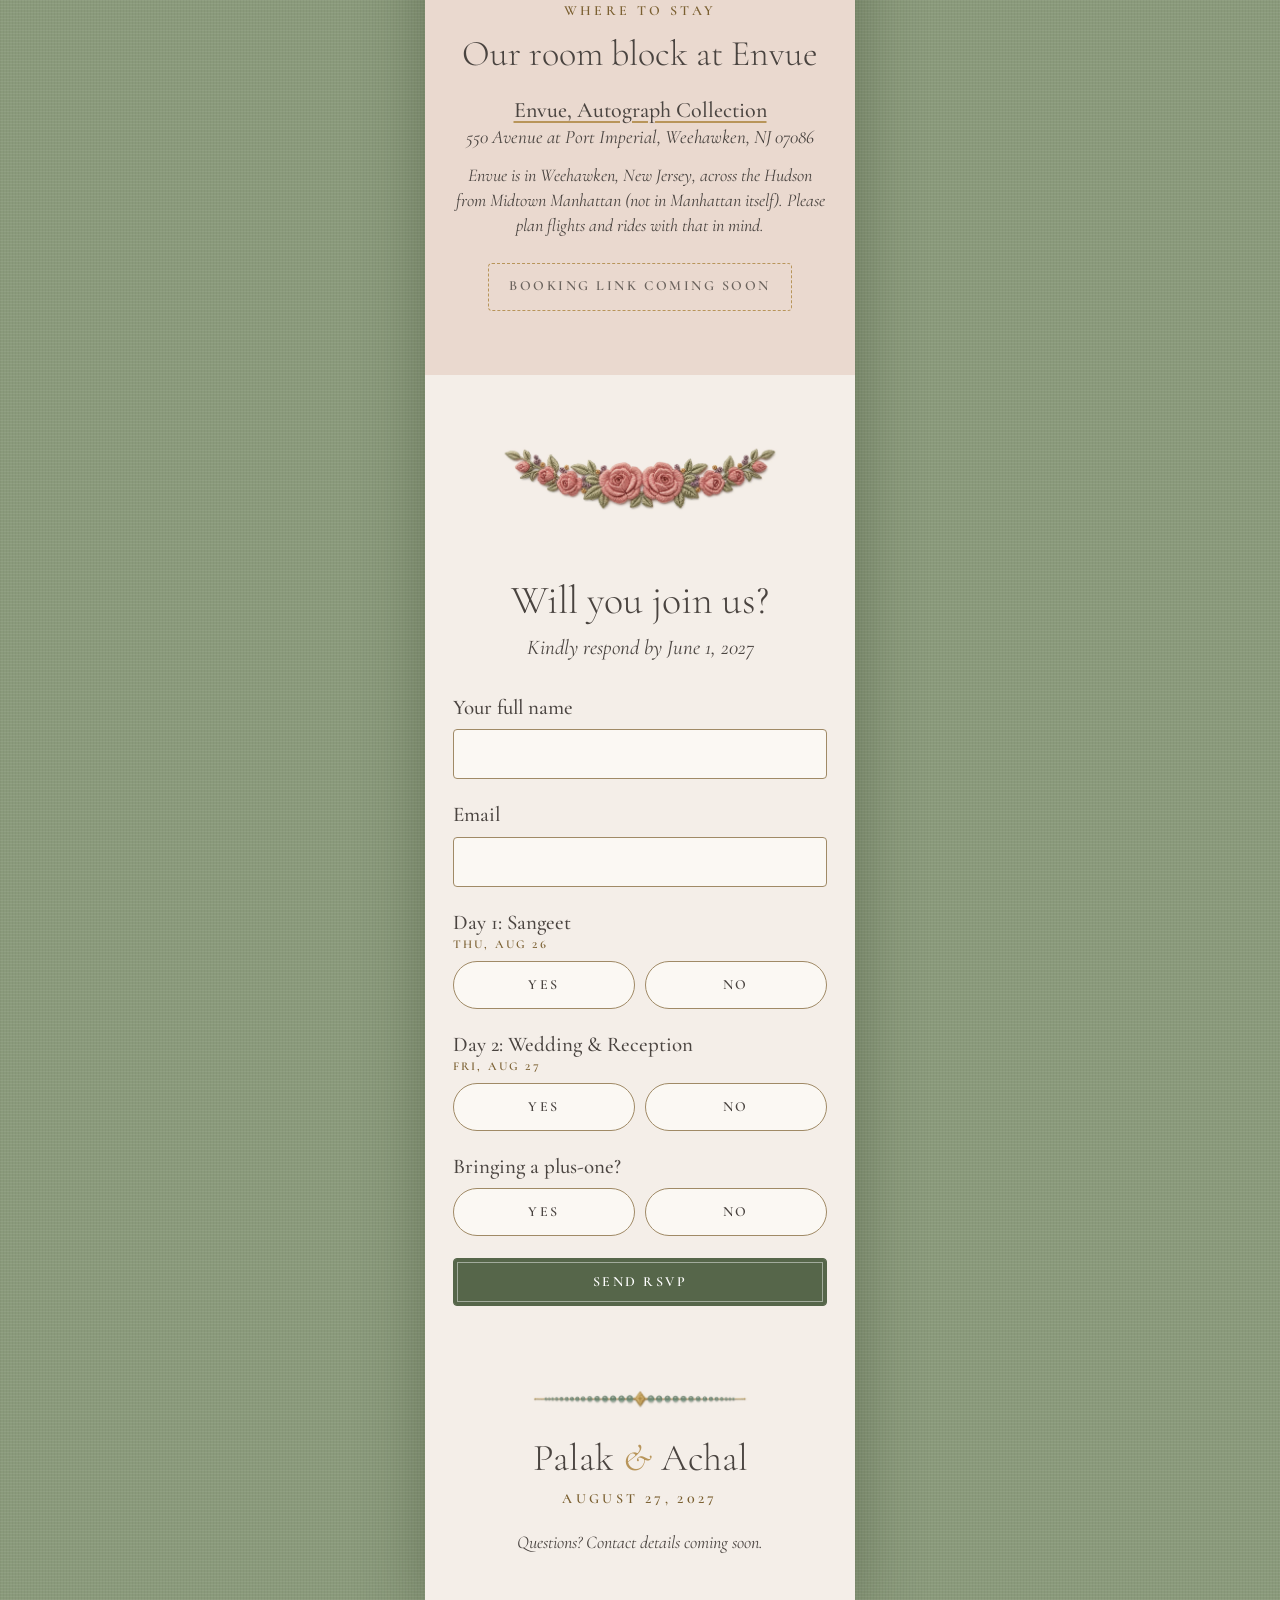
==== commit 675bd8fb: "Update site" ====
--- a/index.html
+++ b/index.html
@@ -158,7 +158,7 @@
   </footer>
 
 </main>
-<script src="event-data.js?v=7"></script>
+<script src="event-data.js?v=8"></script>
 <script src="app.js?v=13"></script>
 </body>
 </html>
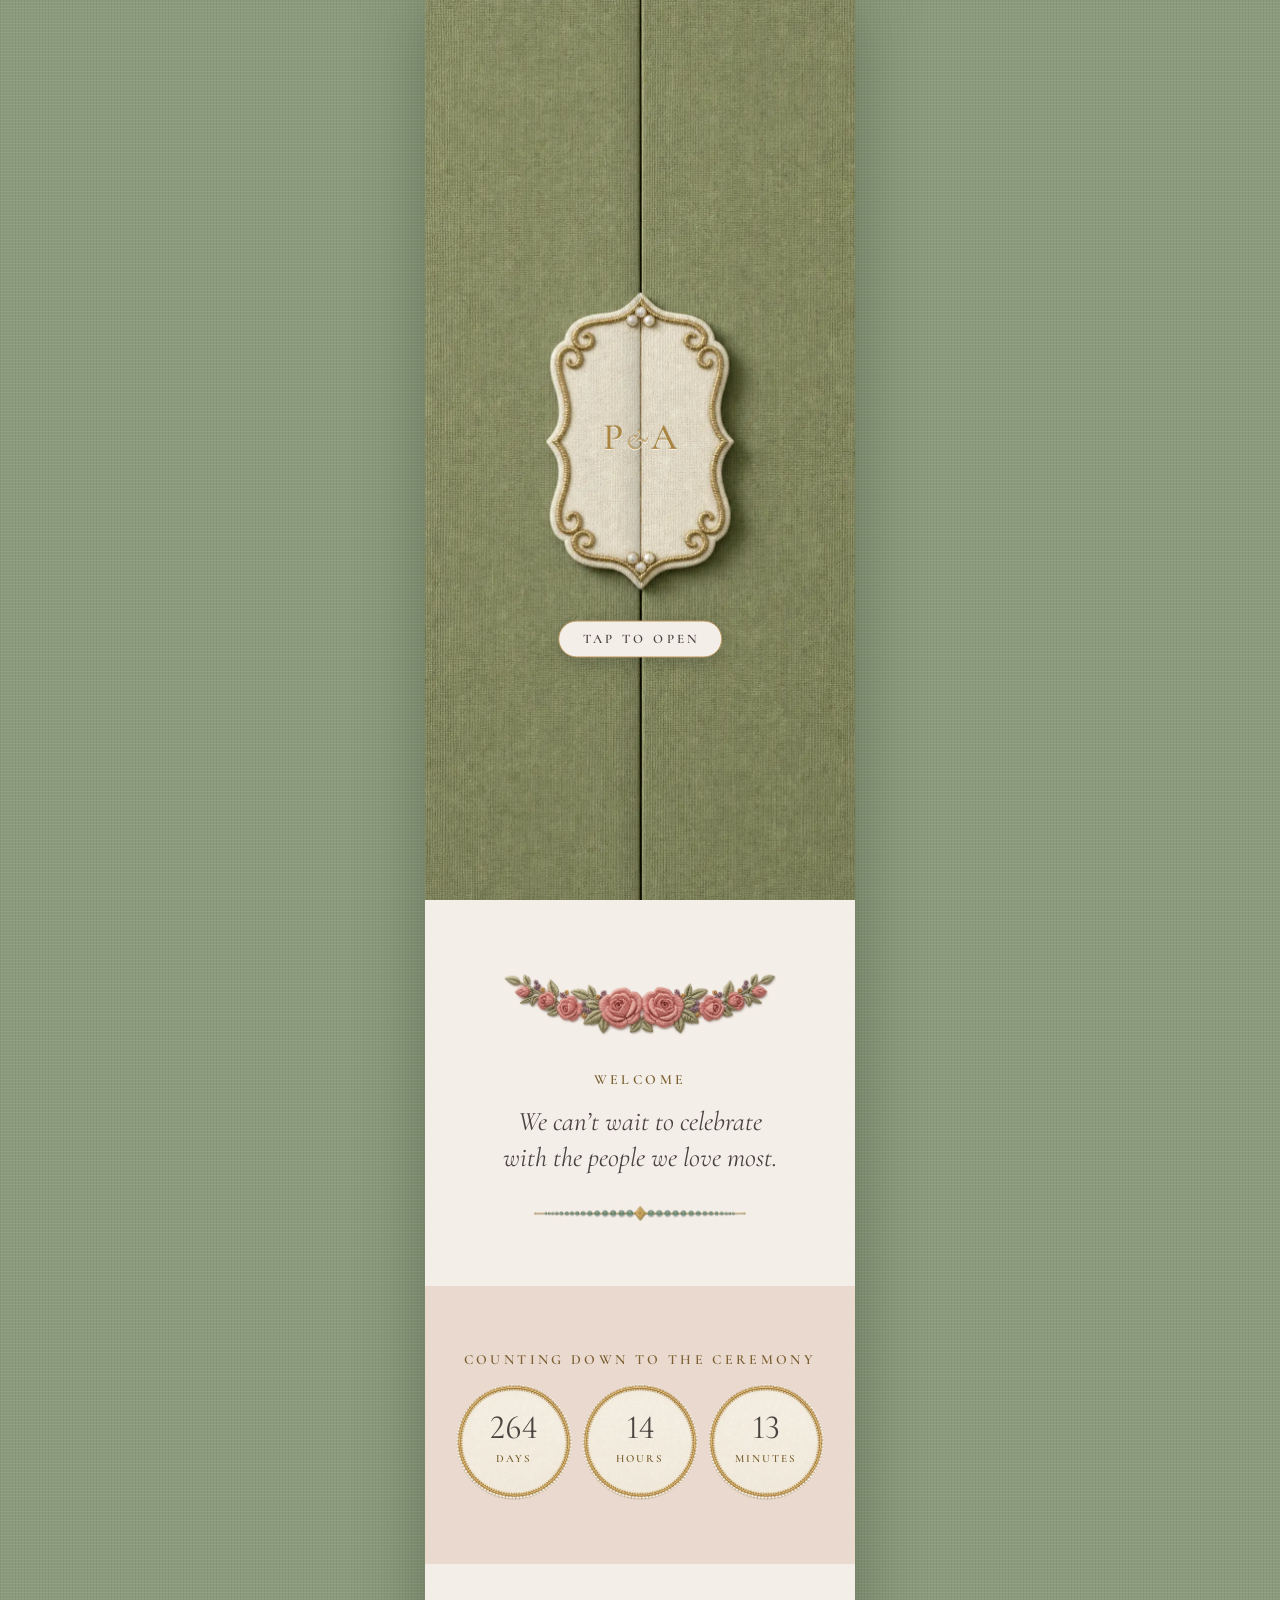
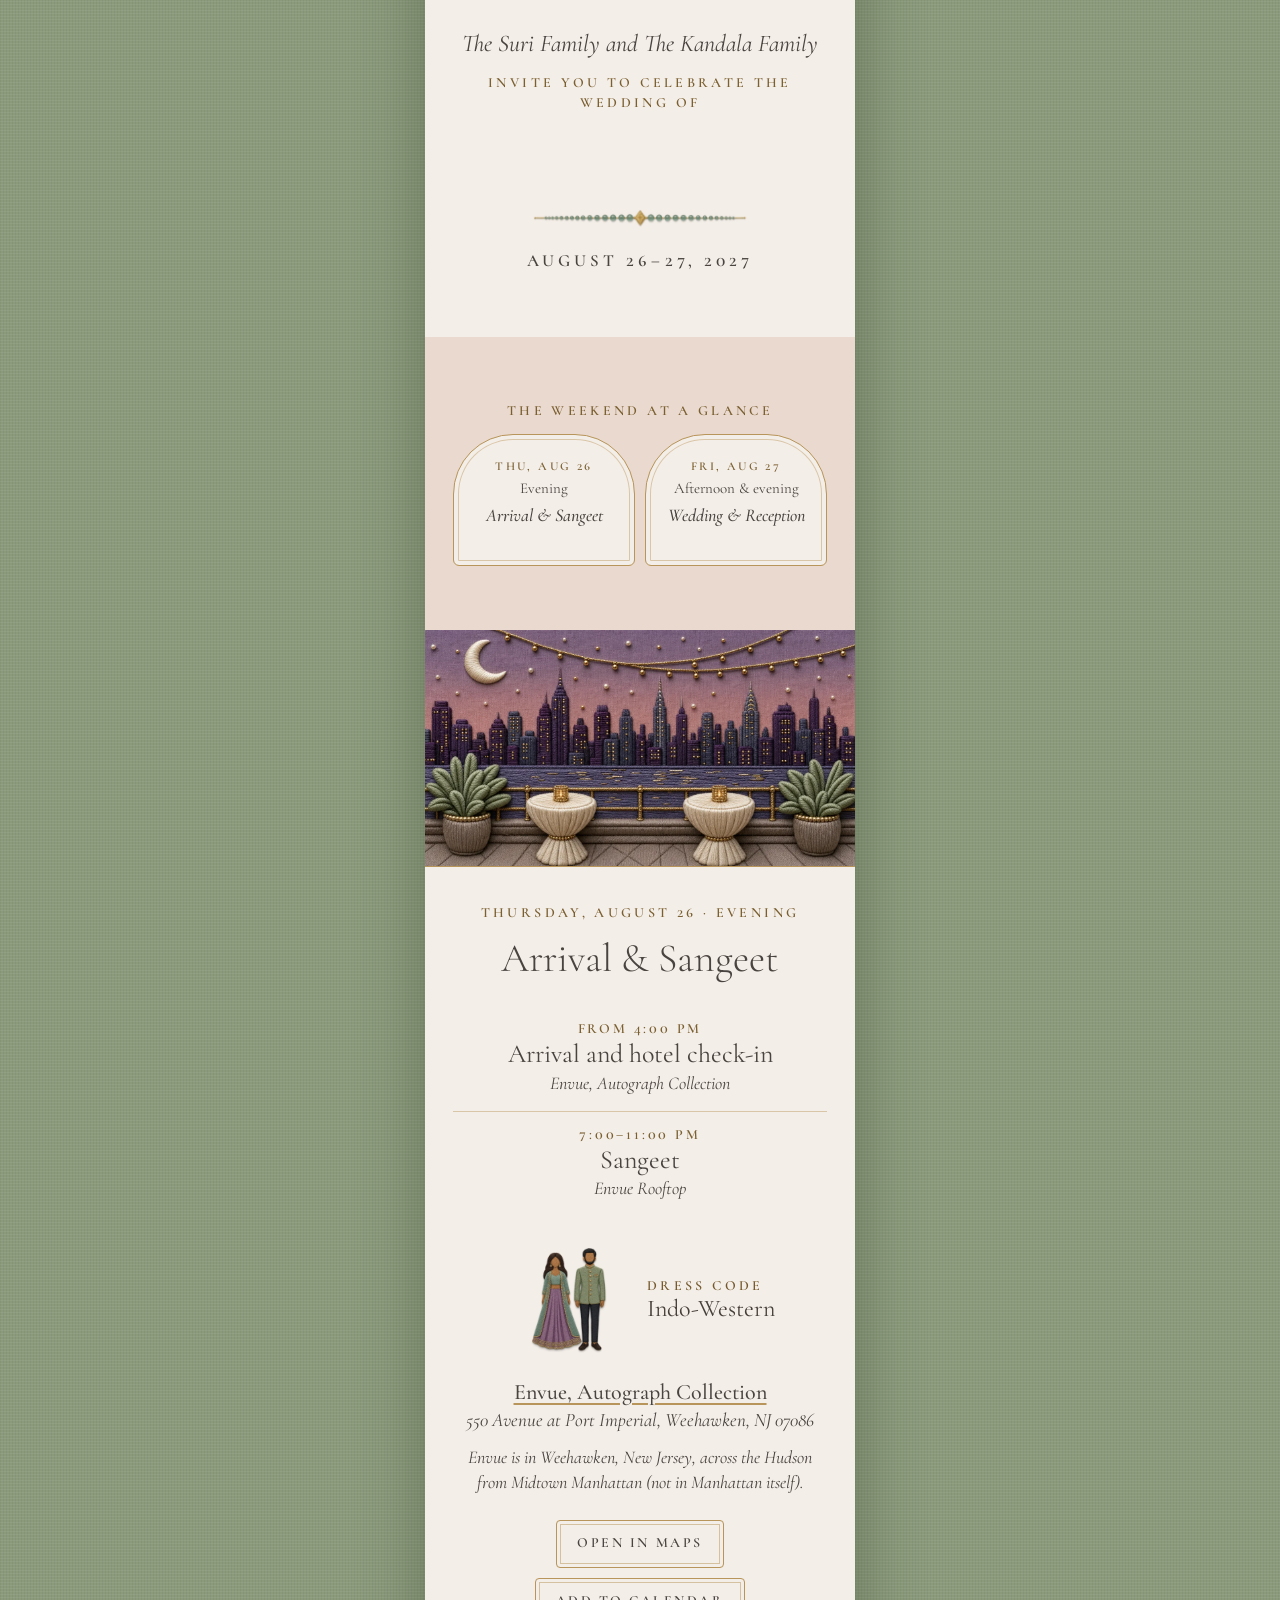
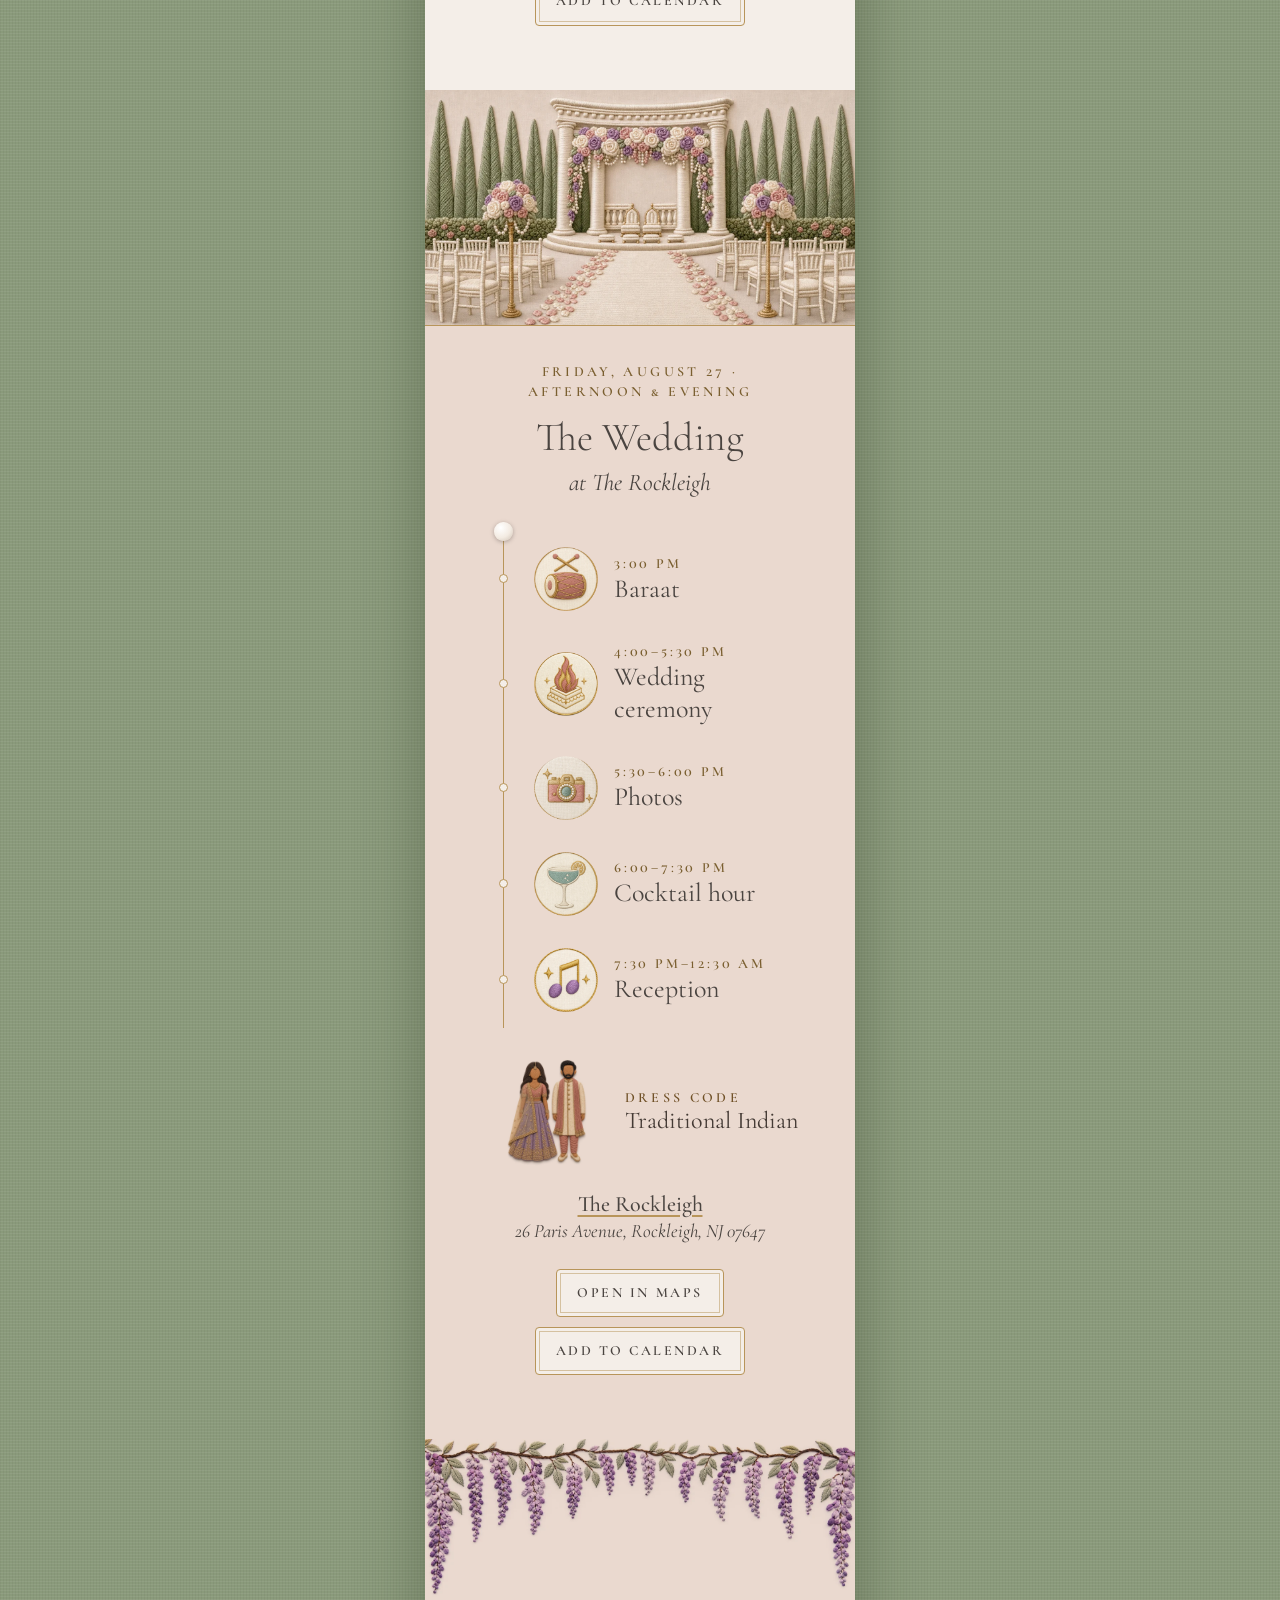
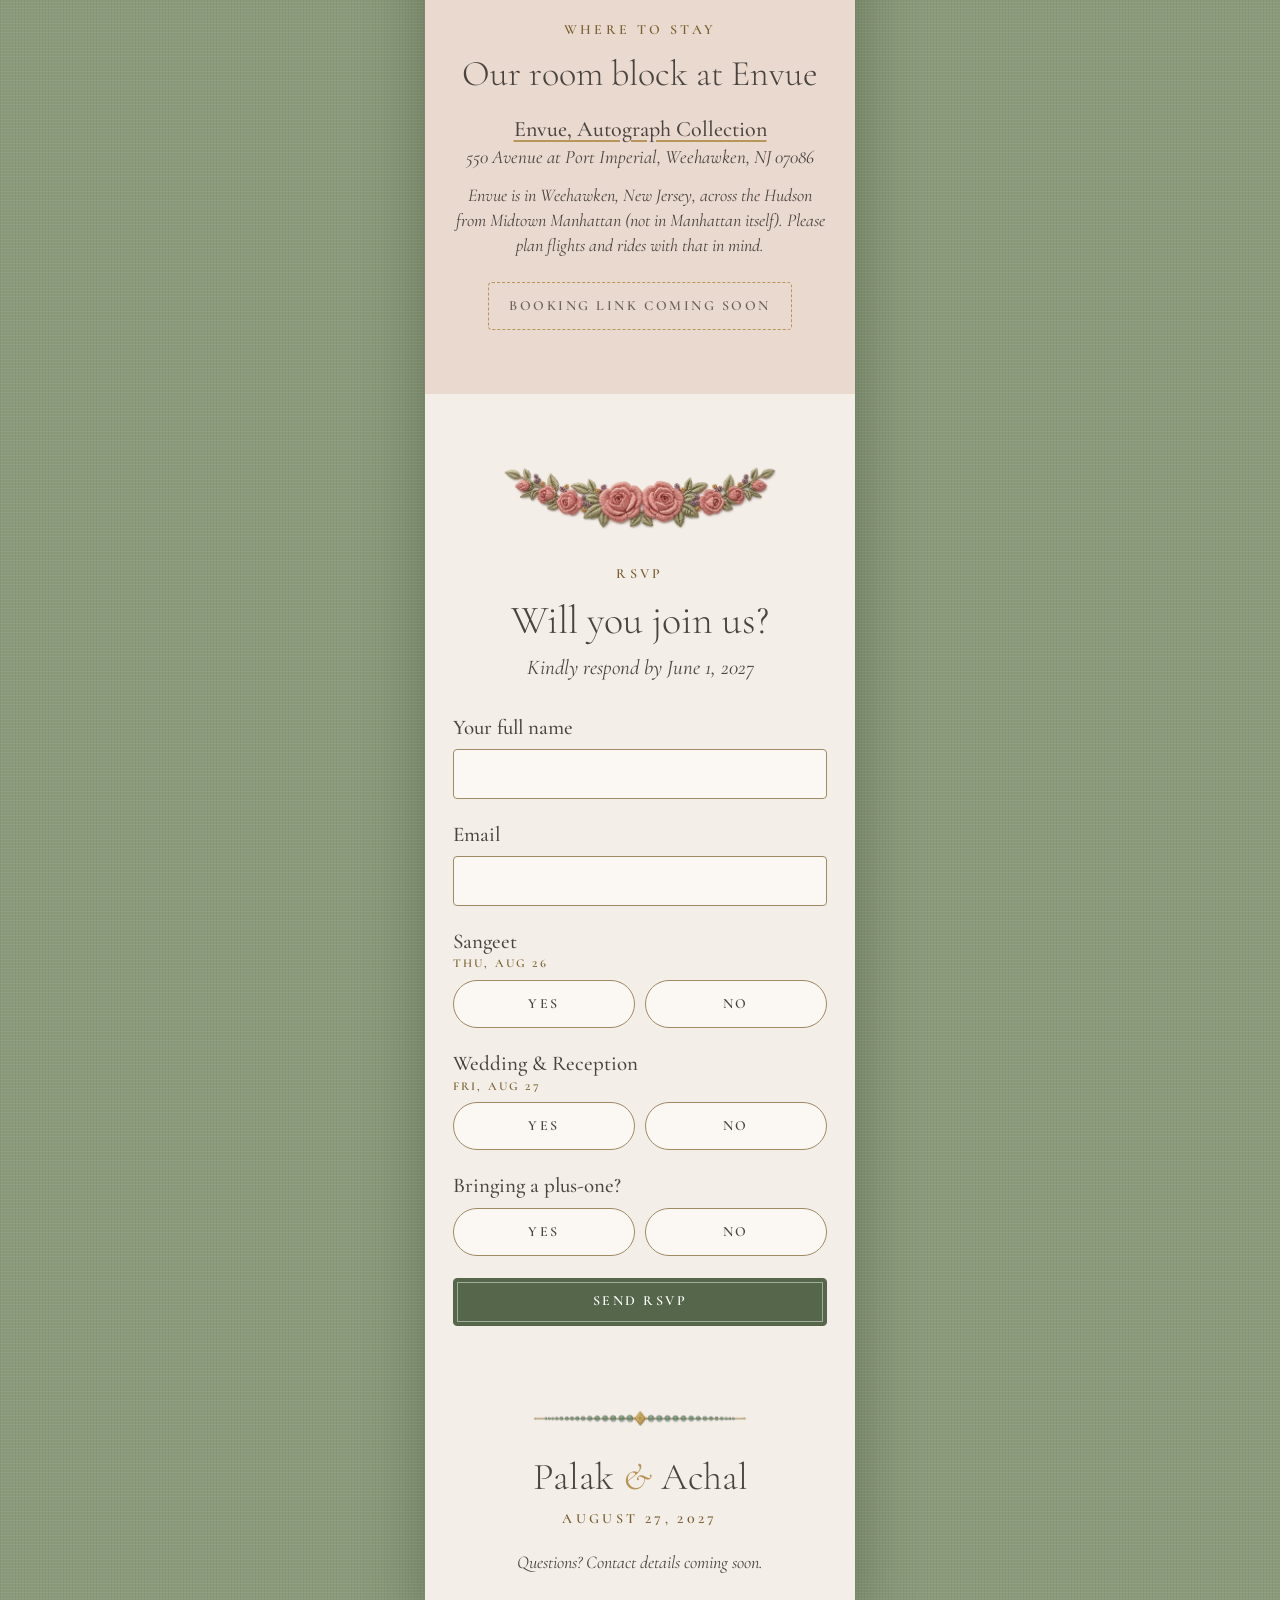
==== commit ef0cc300: "Update site" ====
--- a/index.html
+++ b/index.html
@@ -12,7 +12,7 @@
   <link href="https://fonts.googleapis.com/css2?family=Cormorant+Garamond:ital,wght@0,300;0,400;0,500;0,600;1,400;1,500&family=Cormorant+SC:wght@500;600&display=swap" rel="stylesheet">
   <link rel="preload" as="image" href="art/door-left.webp">
   <link rel="preload" as="image" href="art/door-right.webp">
-  <link rel="stylesheet" href="styles.css?v=14">
+  <link rel="stylesheet" href="styles.css?v=15">
   <script>document.documentElement.classList.add('js', 'locked');</script>
 </head>
 <body>
@@ -158,7 +158,7 @@
   </footer>
 
 </main>
-<script src="event-data.js?v=8"></script>
-<script src="app.js?v=13"></script>
+<script src="event-data.js?v=9"></script>
+<script src="app.js?v=15"></script>
 </body>
 </html>
--- a/styles.css
+++ b/styles.css
@@ -215,6 +215,7 @@
 .floral { width: 78%; margin: 0 auto 26px; }
 .divider { width: 220px; margin: 28px auto 0; }
 .section > .label { margin-bottom: 14px; }
+.label .nw { white-space: nowrap; }
 
 .js .reveal { opacity: 0; transform: translateY(22px); transition: opacity .9s ease, transform .9s ease; }
 .js .reveal.in { opacity: 1; transform: none; }
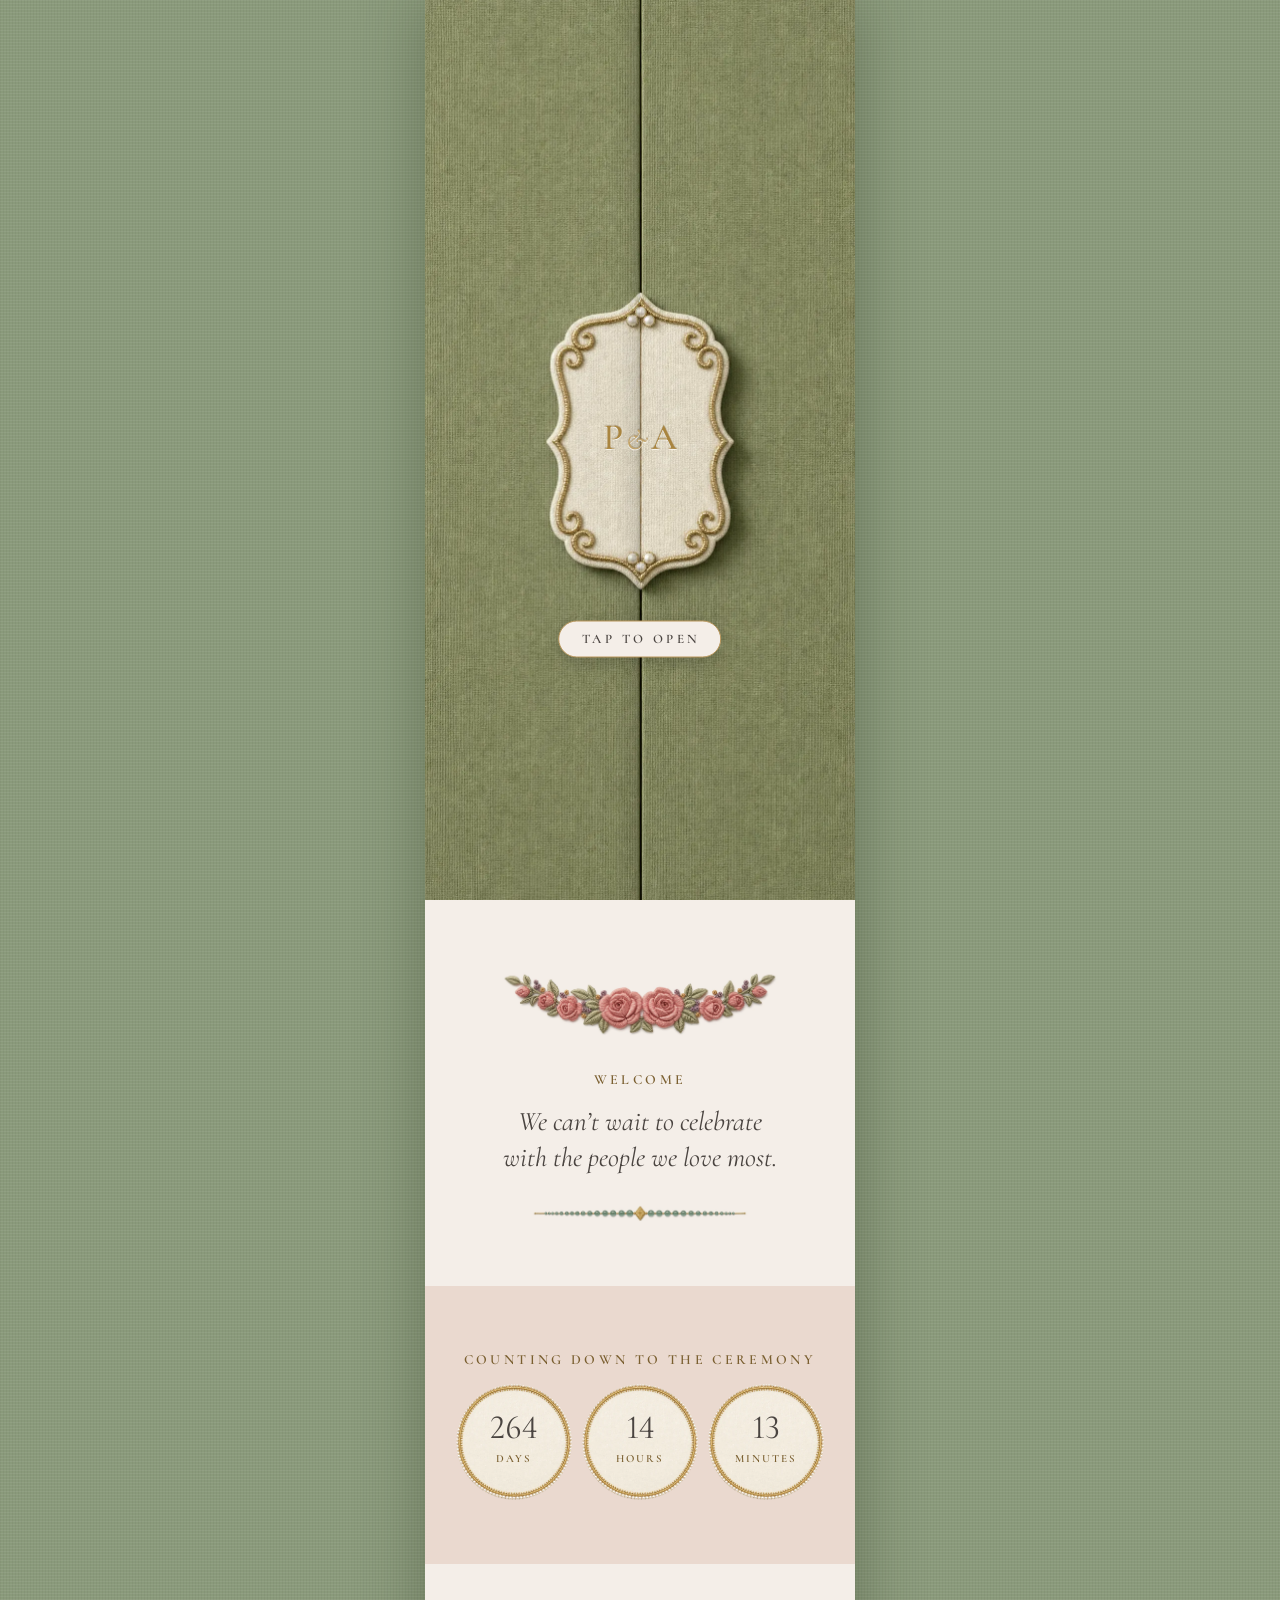
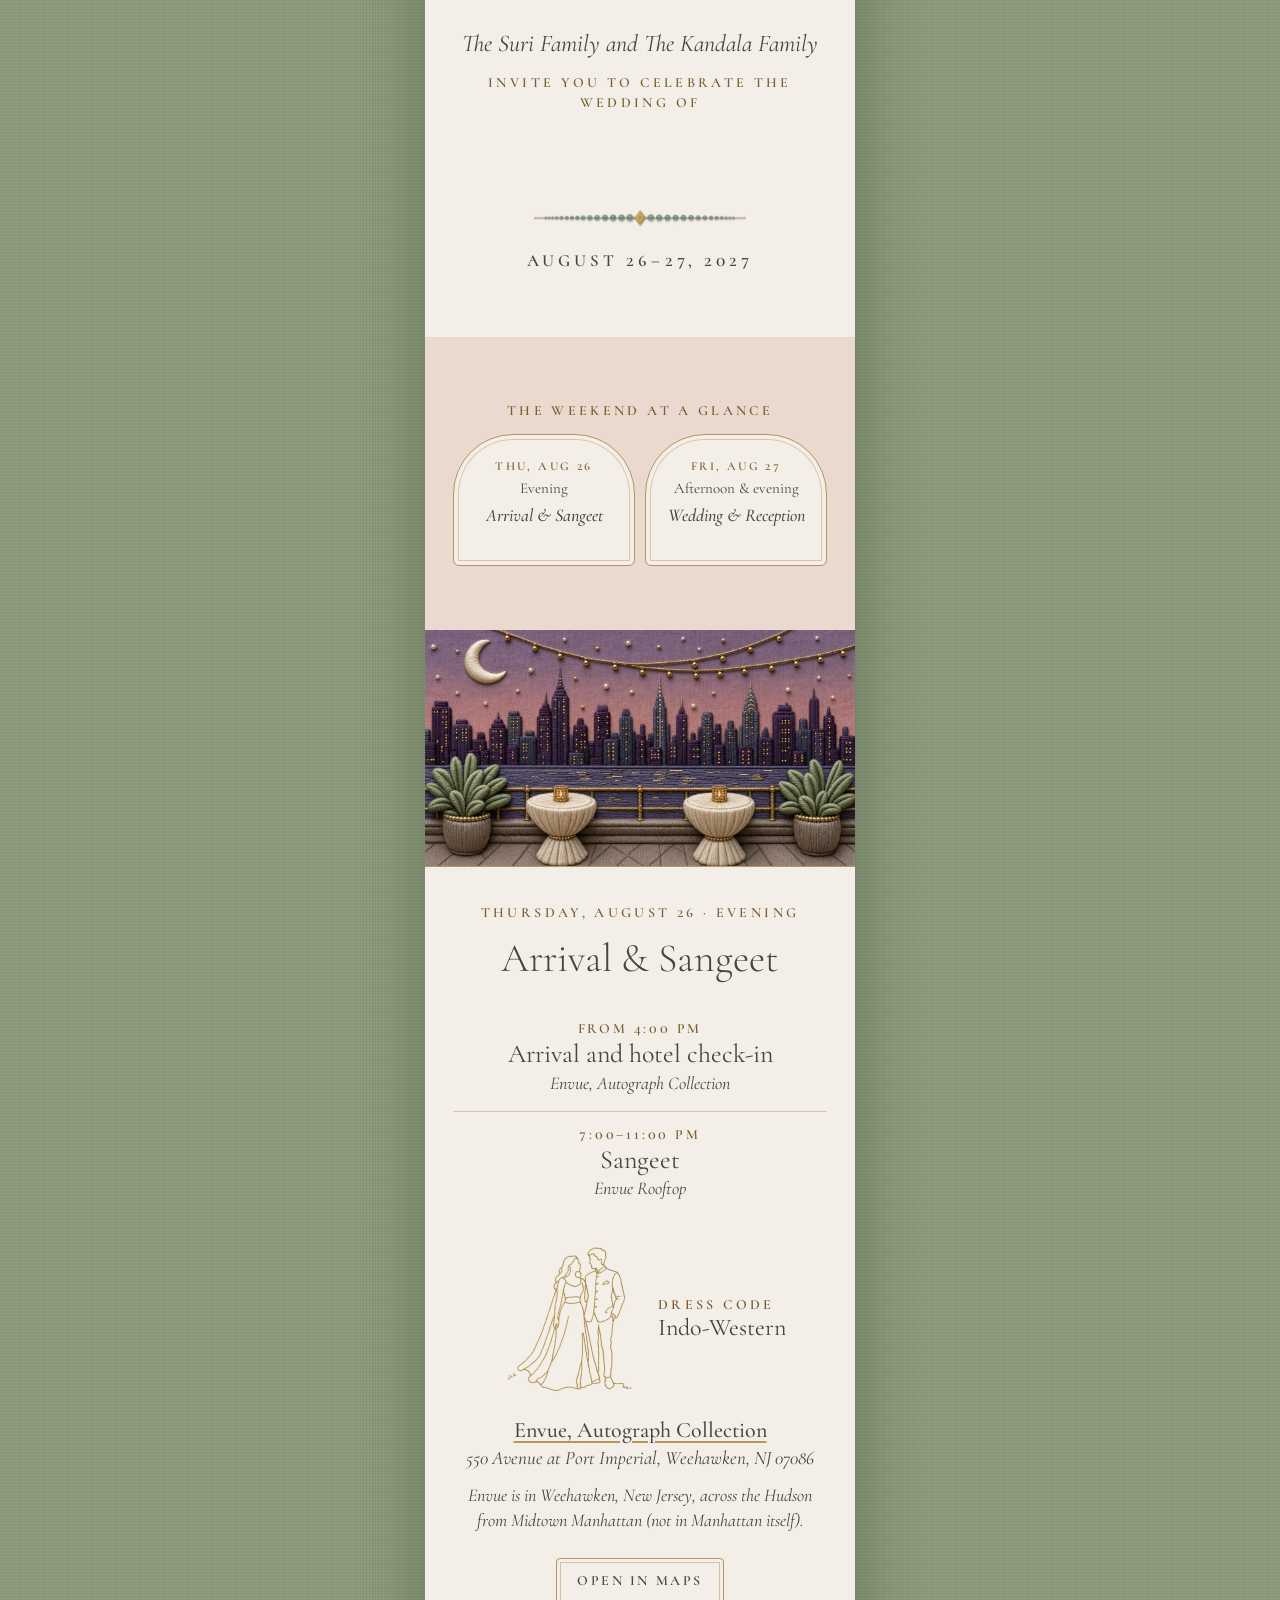
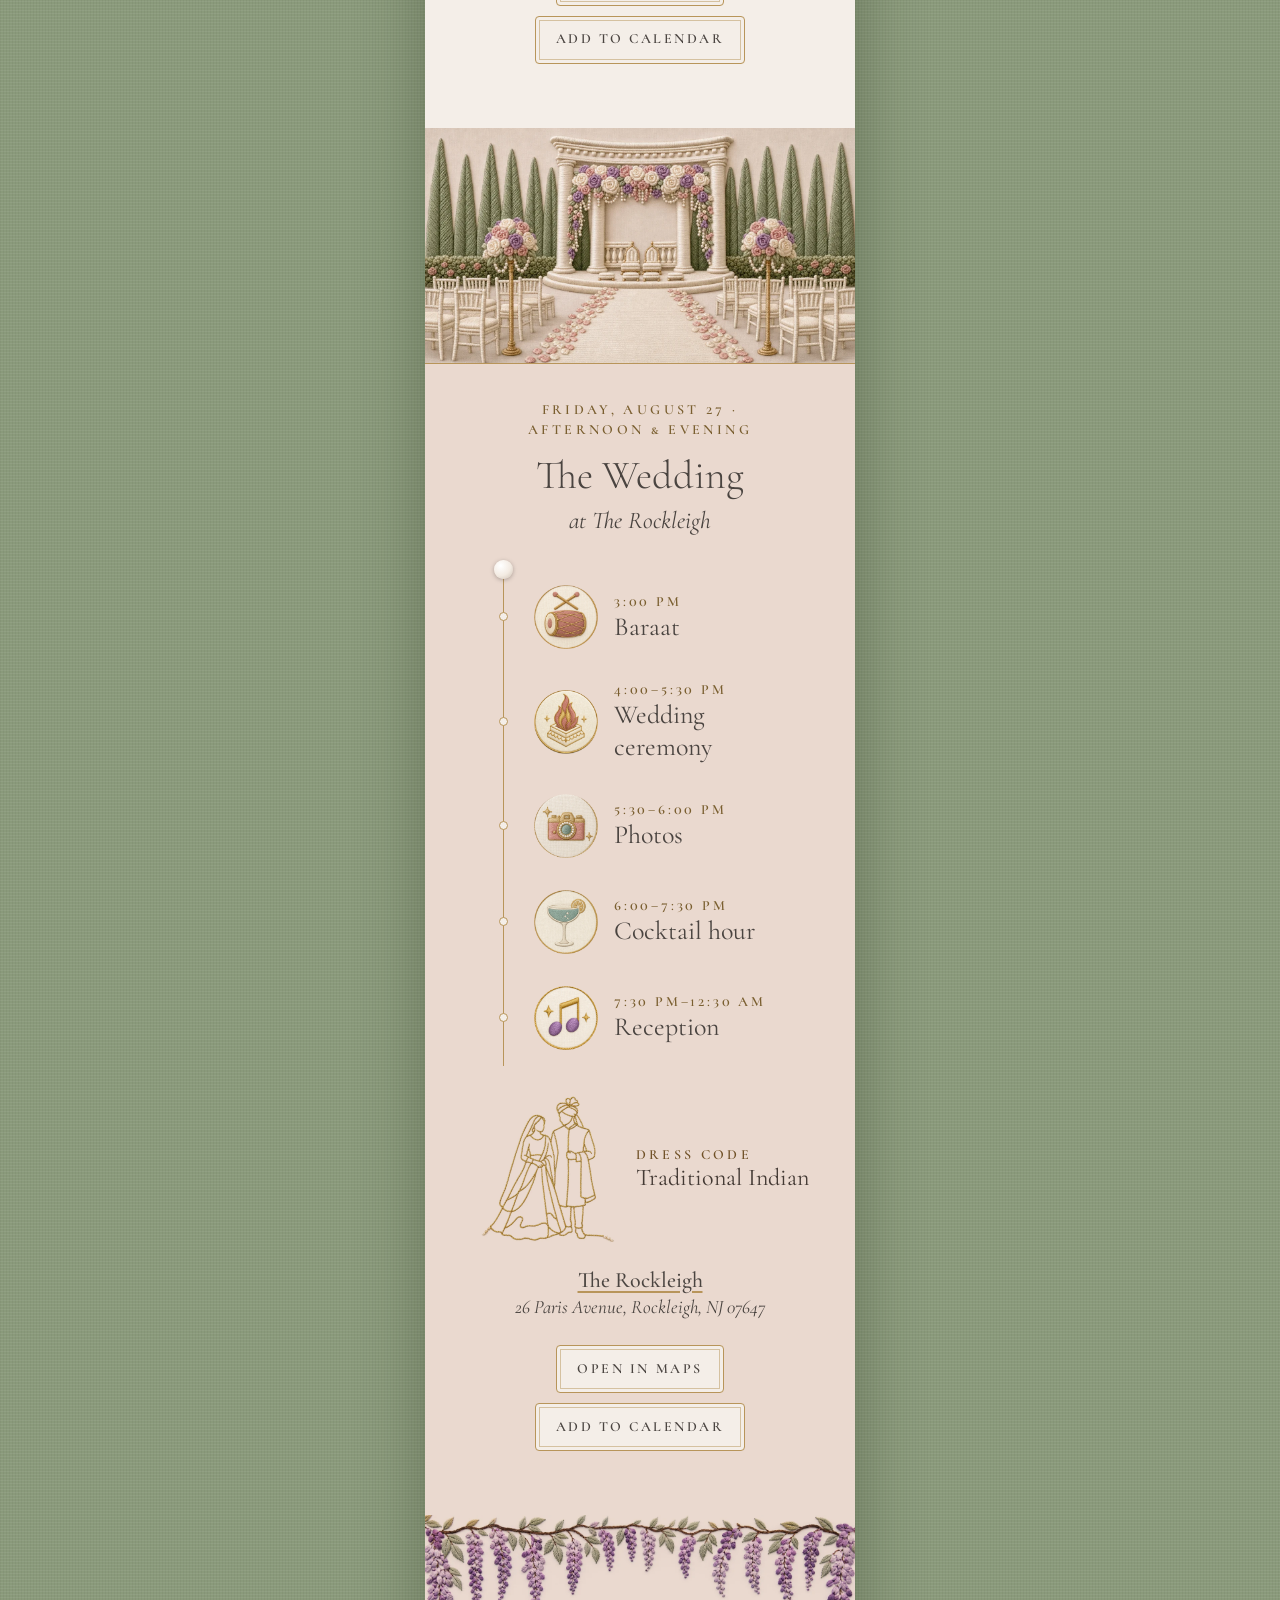
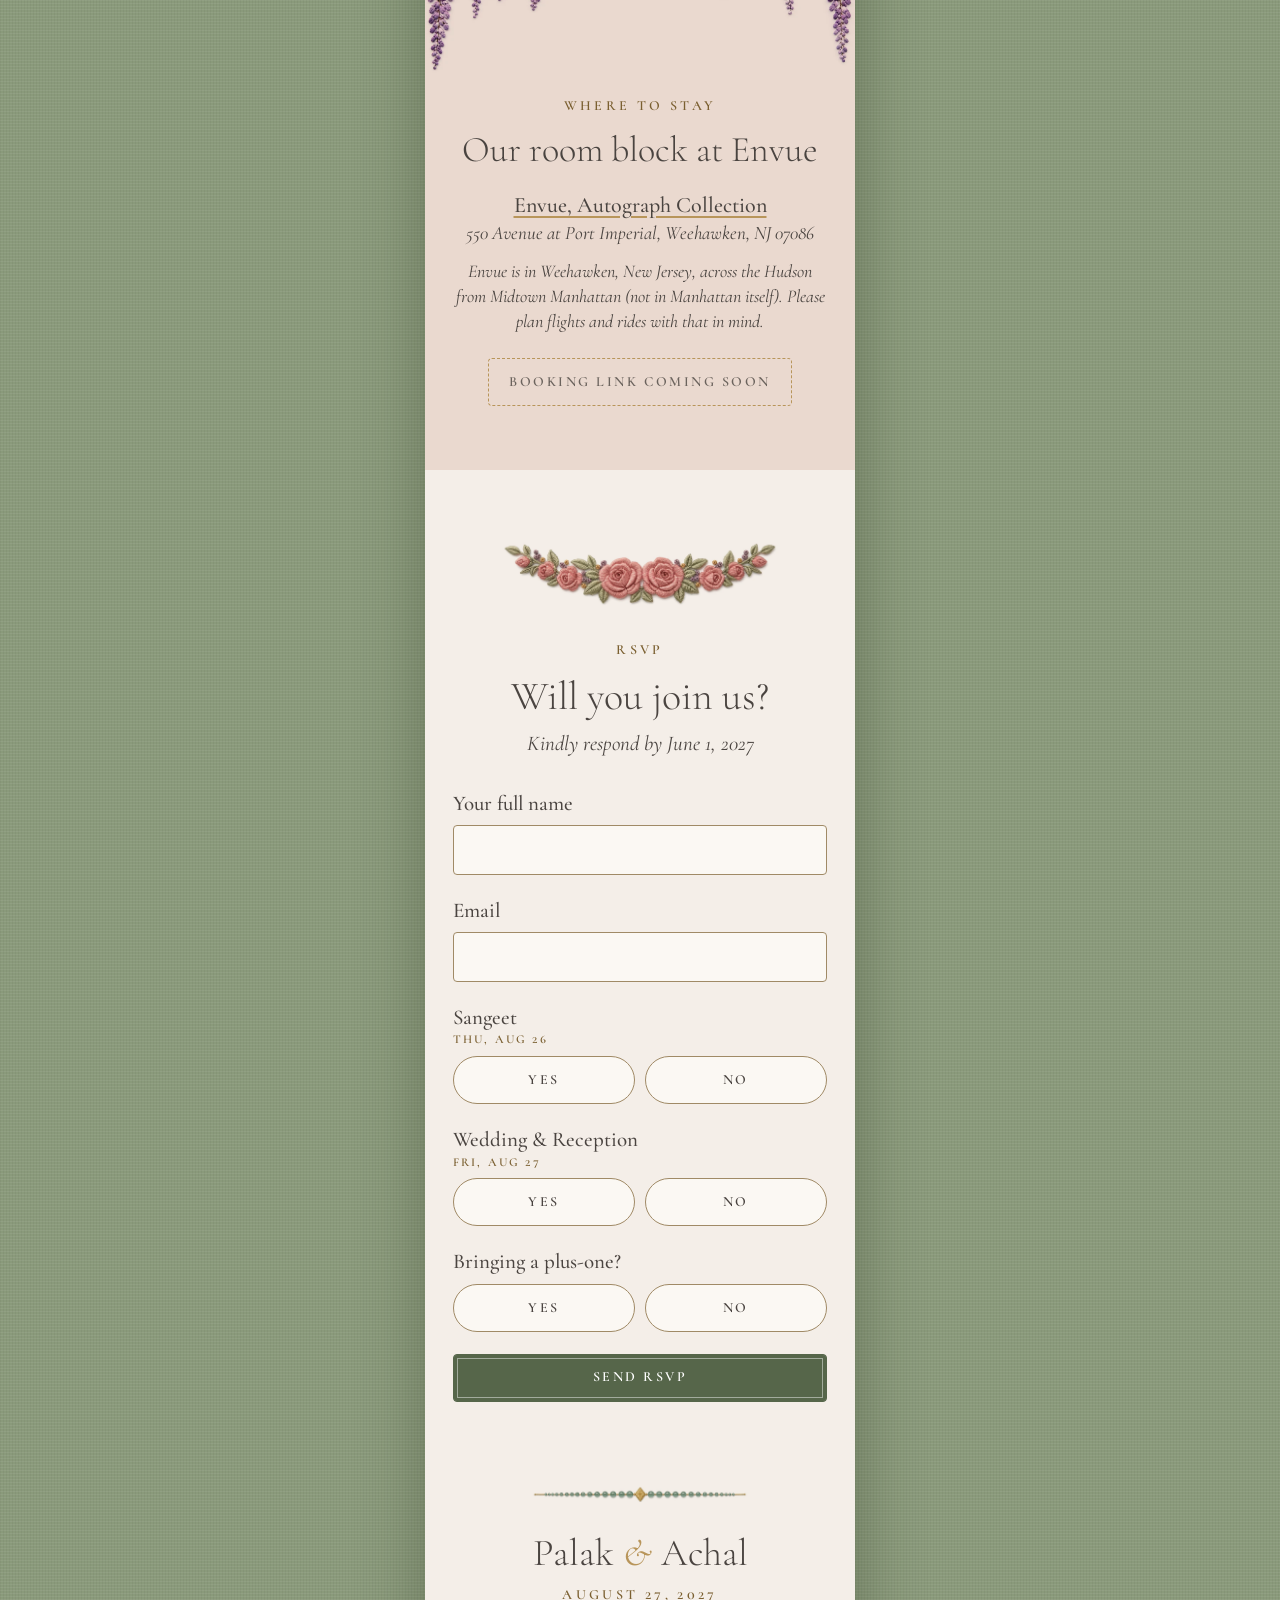
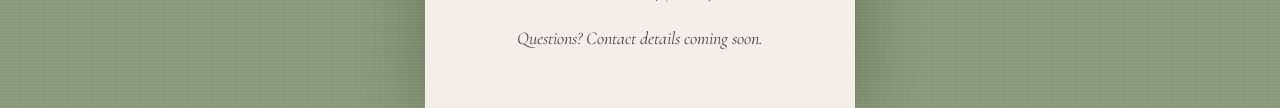
==== commit eb6e73a4: "Update site" ====
--- a/index.html
+++ b/index.html
@@ -12,7 +12,7 @@
   <link href="https://fonts.googleapis.com/css2?family=Cormorant+Garamond:ital,wght@0,300;0,400;0,500;0,600;1,400;1,500&family=Cormorant+SC:wght@500;600&display=swap" rel="stylesheet">
   <link rel="preload" as="image" href="art/door-left.webp">
   <link rel="preload" as="image" href="art/door-right.webp">
-  <link rel="stylesheet" href="styles.css?v=15">
+  <link rel="stylesheet" href="styles.css?v=16">
   <script>document.documentElement.classList.add('js', 'locked');</script>
 </head>
 <body>
@@ -158,7 +158,7 @@
   </footer>
 
 </main>
-<script src="event-data.js?v=9"></script>
-<script src="app.js?v=15"></script>
+<script src="event-data.js?v=10"></script>
+<script src="app.js?v=16"></script>
 </body>
 </html>
--- a/styles.css
+++ b/styles.css
@@ -292,7 +292,7 @@
 }
 
 .dress { display: flex; align-items: center; justify-content: center; gap: 14px; margin-top: 28px; text-align: left; }
-.dress img { width: 128px; flex: none; }
+.dress img { width: 150px; flex: none; }
 .dress-name { font: 400 24px/1.2 var(--serif); font-style: normal; }
 .venue { margin-top: 22px; font-size: 19px; line-height: 1.4; }
 .venue a, .venue strong { font: 500 22px/1.3 var(--serif); font-style: normal; text-decoration-color: var(--gold); text-underline-offset: 4px; }
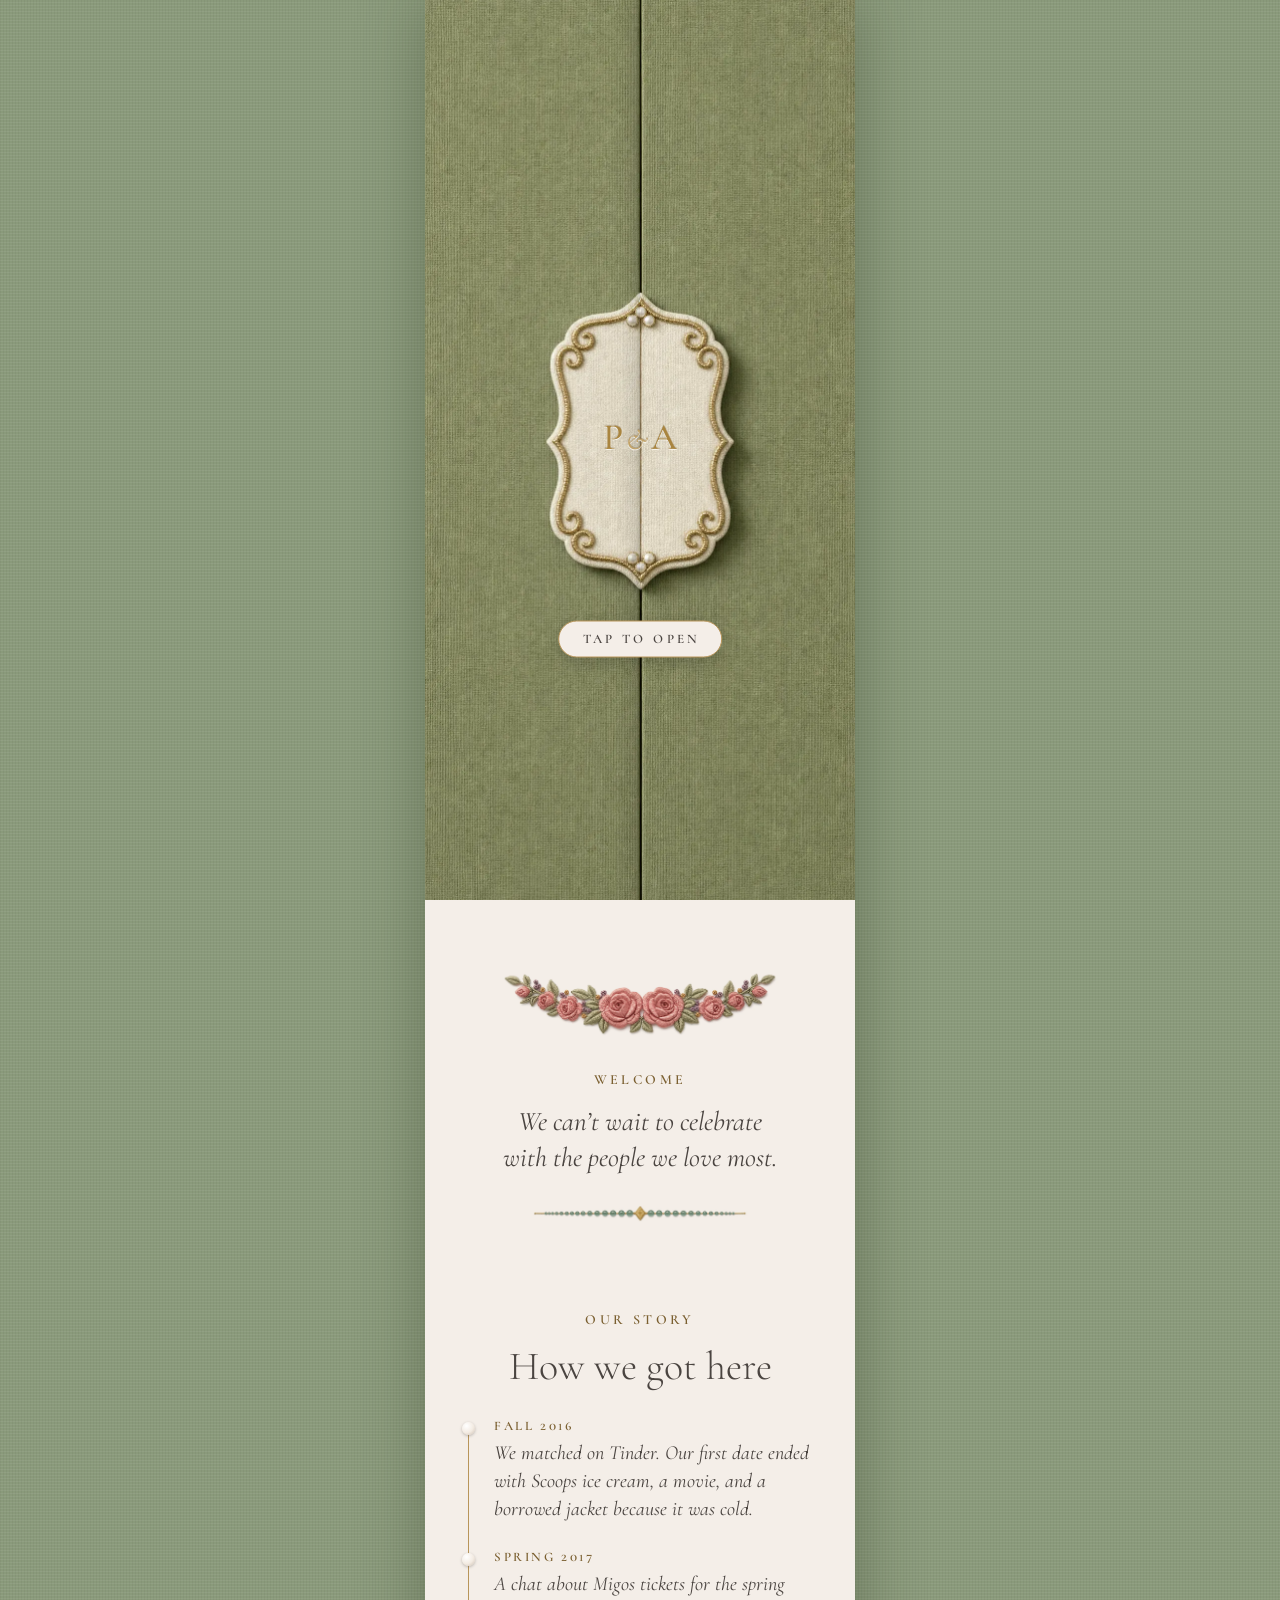
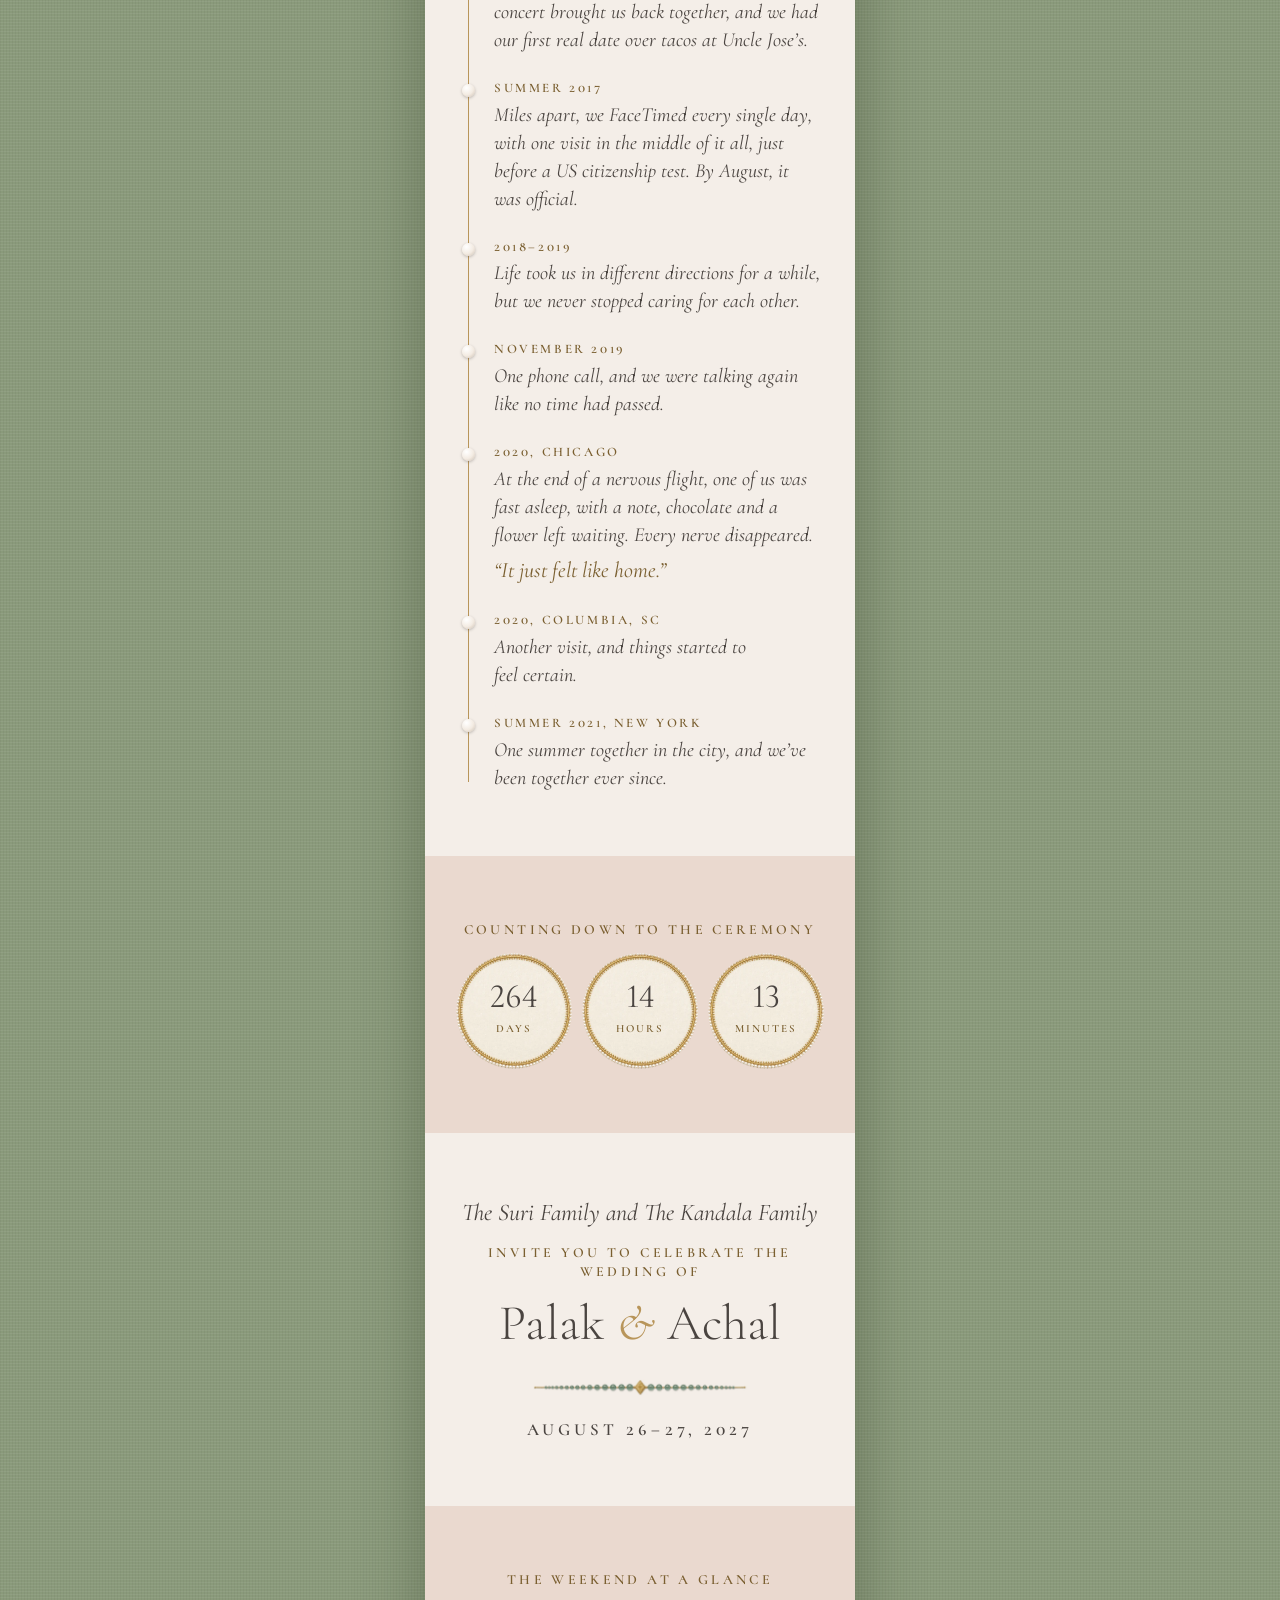
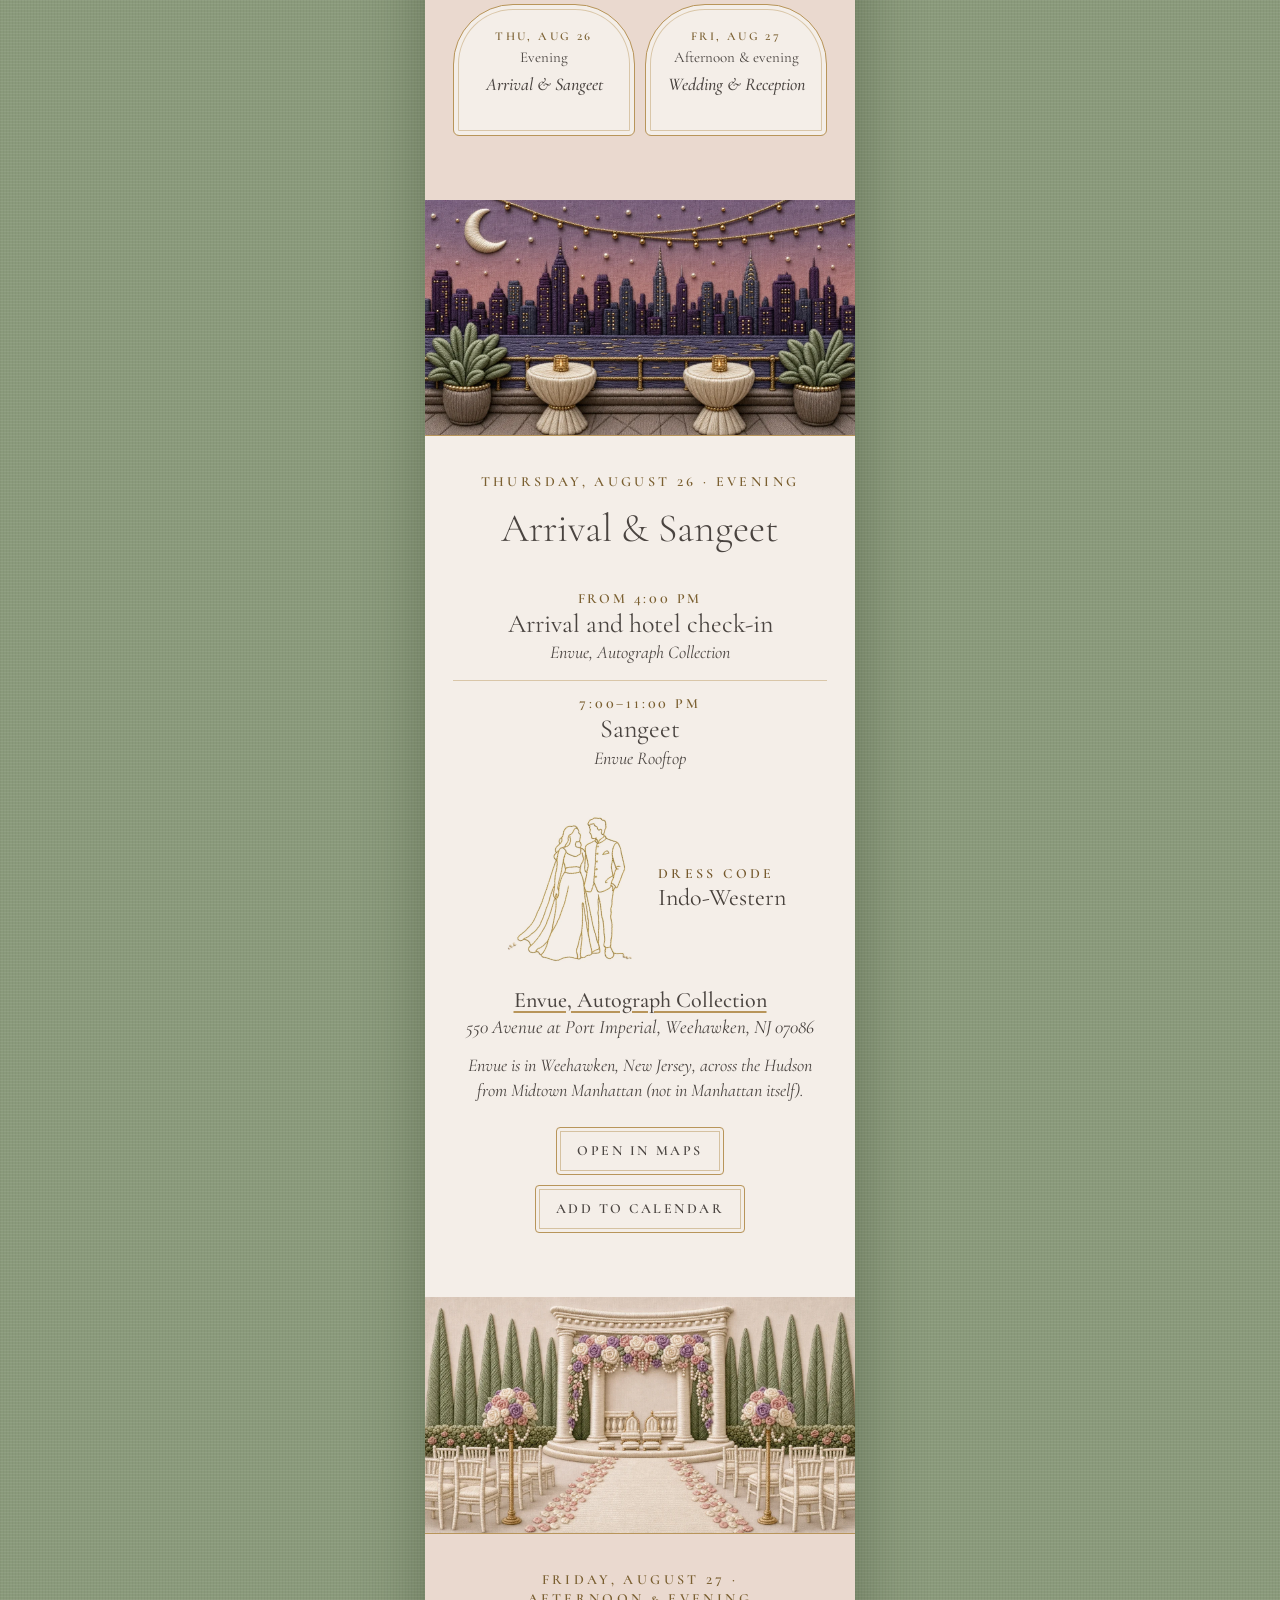
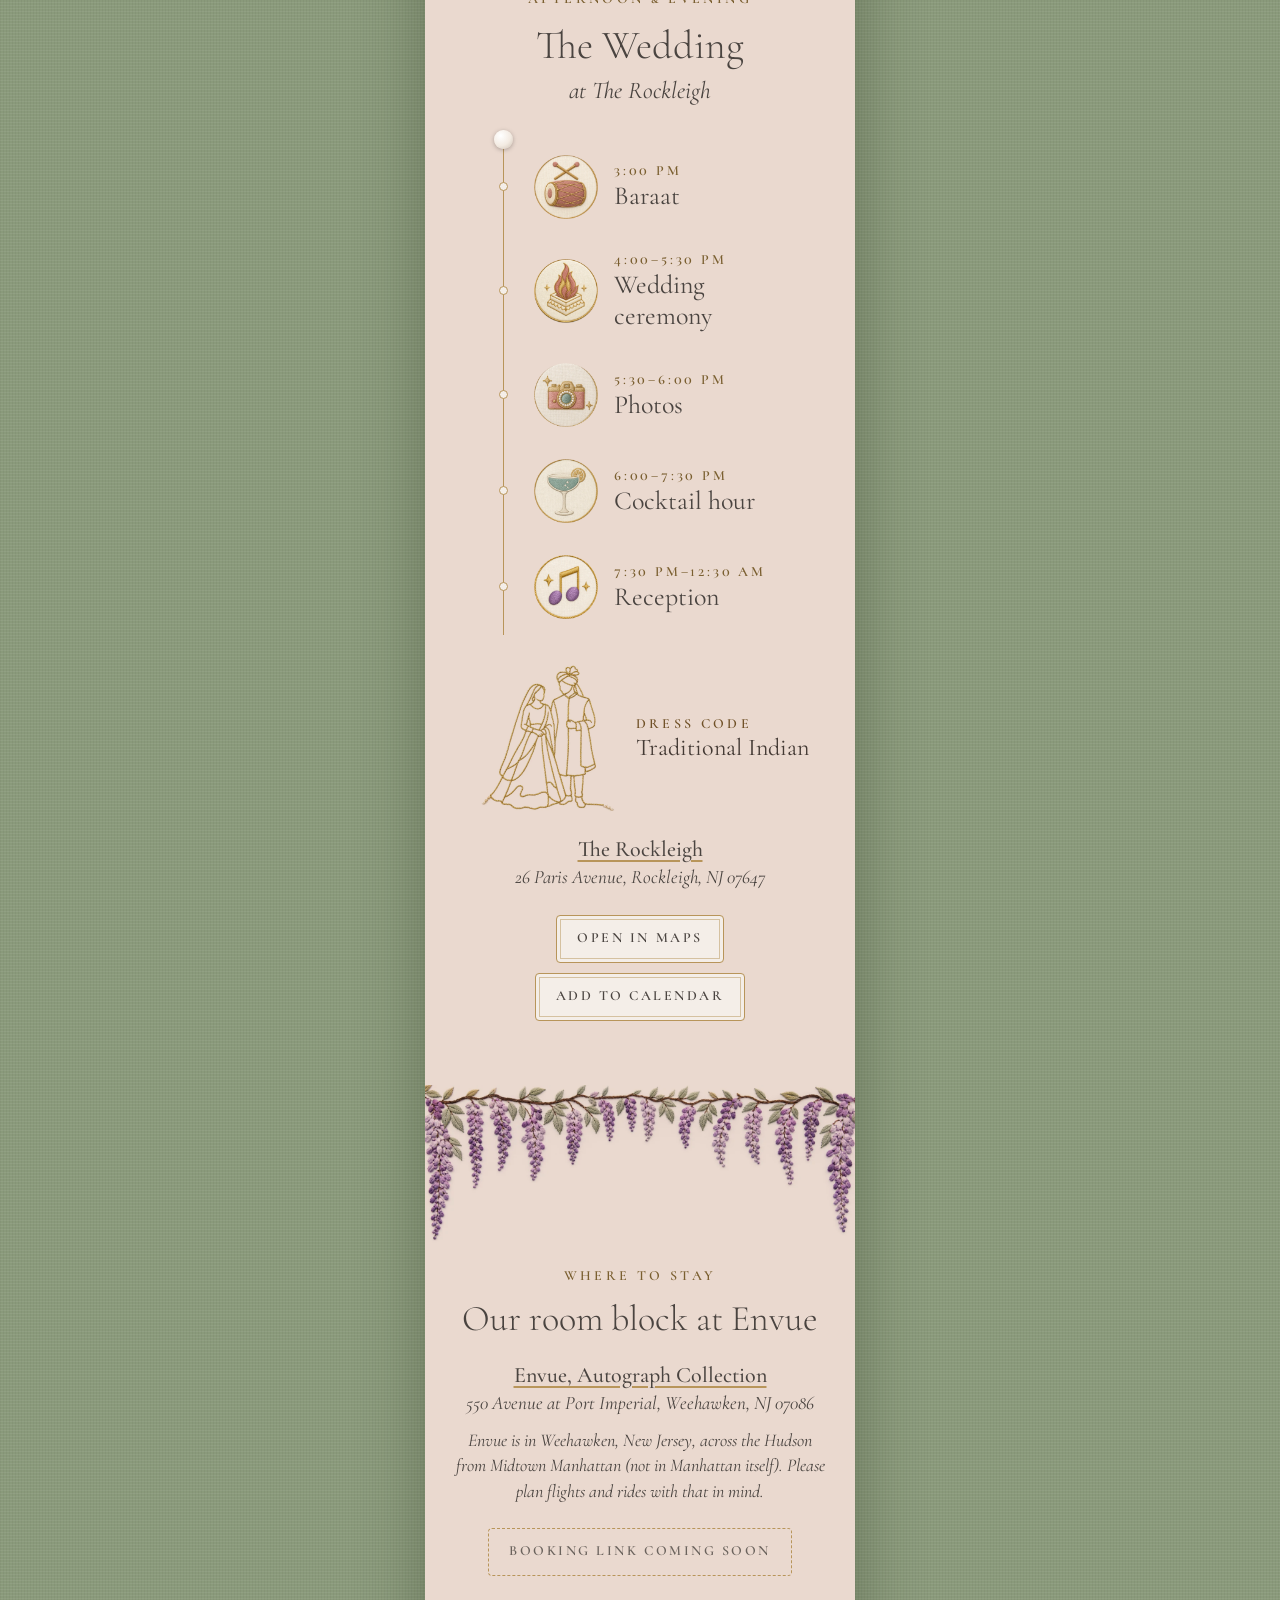
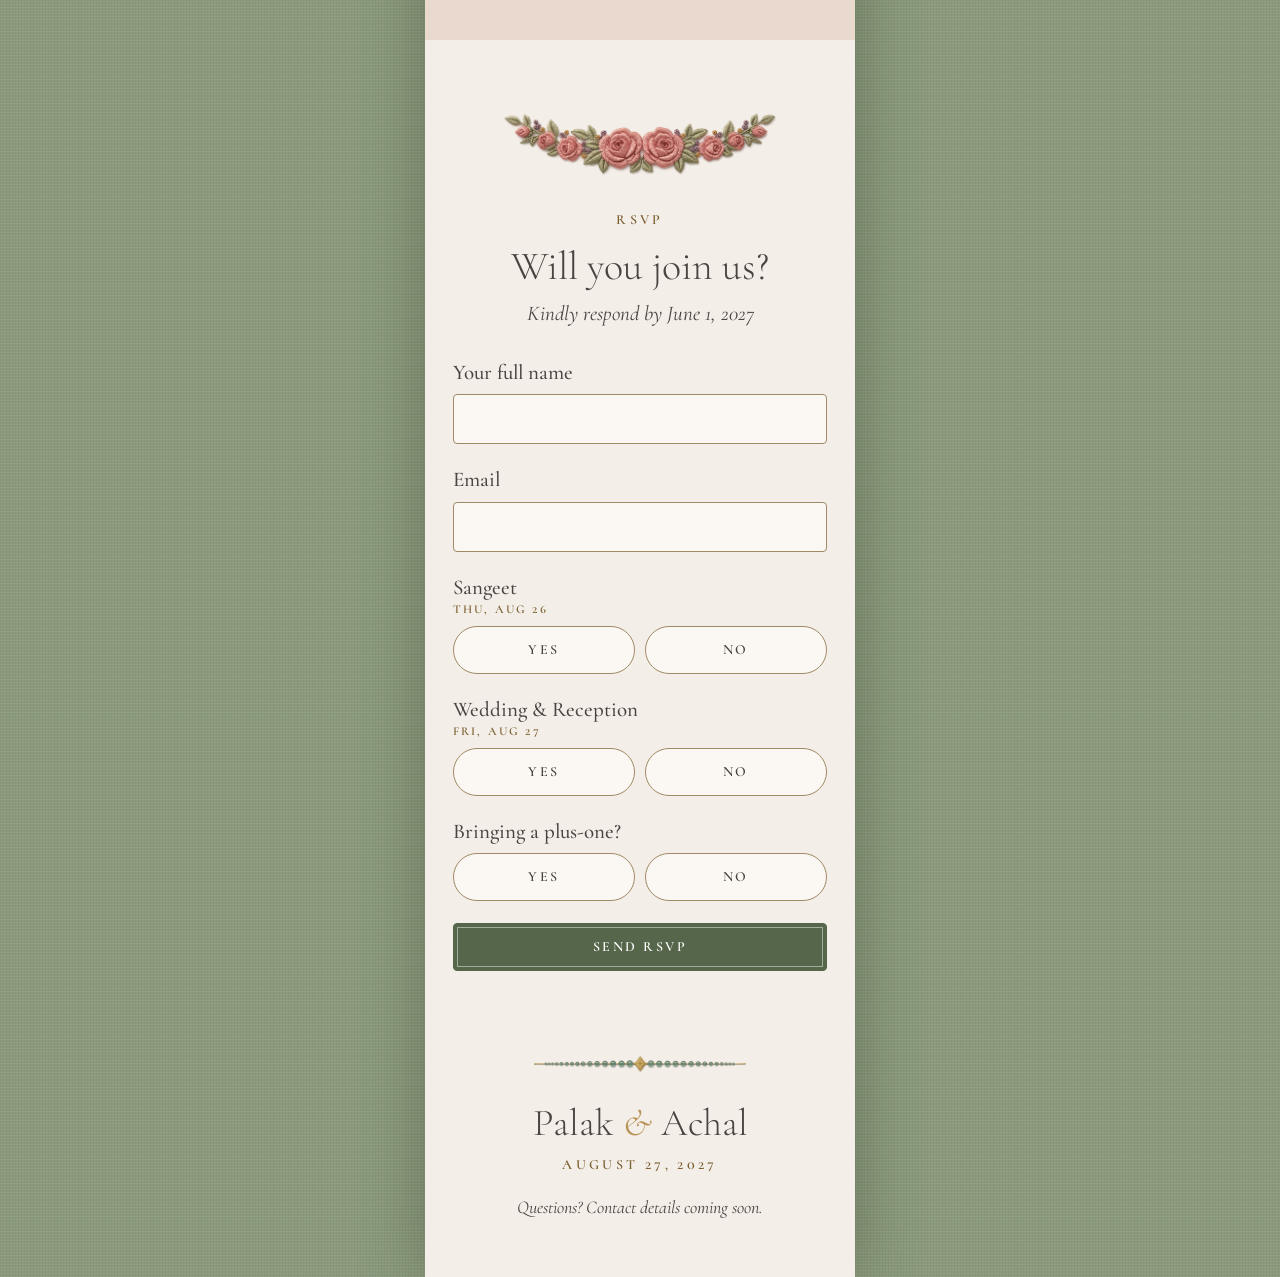
==== commit 03bcbe37: "Update site" ====
--- a/index.html
+++ b/index.html
@@ -12,7 +12,7 @@
   <link href="https://fonts.googleapis.com/css2?family=Cormorant+Garamond:ital,wght@0,300;0,400;0,500;0,600;1,400;1,500&family=Cormorant+SC:wght@500;600&display=swap" rel="stylesheet">
   <link rel="preload" as="image" href="art/door-left.webp">
   <link rel="preload" as="image" href="art/door-right.webp">
-  <link rel="stylesheet" href="styles.css?v=16">
+  <link rel="stylesheet" href="styles.css?v=17">
   <script>document.documentElement.classList.add('js', 'locked');</script>
 </head>
 <body>
@@ -50,6 +50,13 @@
     <p class="label reveal">Welcome</p>
     <p class="welcome-note reveal" data-bind="welcome">We can’t wait to celebrate with the people we love most.</p>
     <img class="divider reveal" data-art="divider" src="art/divider-pearls.webp" width="300" height="24" alt="">
+  </section>
+
+  <!-- 3b. Our story (built from event-data.js) -->
+  <section class="section story-section" id="story">
+    <p class="label reveal">Our story</p>
+    <h2 class="reveal">How we got here</h2>
+    <ol class="story" id="story-list"></ol>
   </section>
 
   <!-- 4. Countdown -->
@@ -158,7 +165,7 @@
   </footer>
 
 </main>
-<script src="event-data.js?v=10"></script>
-<script src="app.js?v=16"></script>
+<script src="event-data.js?v=11"></script>
+<script src="app.js?v=17"></script>
 </body>
 </html>
--- a/styles.css
+++ b/styles.css
@@ -222,6 +222,20 @@
 
 .welcome-note { font-size: 27px; line-height: 1.35; text-wrap: balance; padding: 0 6px; }
 
+/* our story: a gold thread down the left, a pearl at each moment */
+.story-section { padding-top: 24px; }
+.story { position: relative; list-style: none; margin: 30px auto 0; padding: 0 0 0 34px; max-width: 360px; text-align: left; }
+.story::before { content: ''; position: absolute; left: 8px; top: 10px; bottom: 10px; width: 1px; background: var(--gold); }
+.story li { position: relative; padding: 0 0 26px; }
+.story li:last-child { padding-bottom: 0; }
+.story li::before {
+  content: ''; position: absolute; left: -32px; top: 4px; width: 13px; height: 13px; border-radius: 50%;
+  background: radial-gradient(circle at 35% 30%, #fff, #F3EBE2 55%, #CDBFB1); box-shadow: 0 1px 3px rgba(74,68,64,.35);
+}
+.story .when { font: 600 13px/1.3 var(--caps); letter-spacing: .2em; text-transform: uppercase; color: var(--gold-deep); }
+.story .what { margin-top: 4px; font-size: 20px; line-height: 1.4; text-wrap: pretty; }
+.story em { display: block; margin-top: 6px; font-size: 22px; color: var(--gold-deep); }
+
 /* countdown */
 .medallions { display: flex; justify-content: center; gap: 10px; margin-top: 10px; }
 .medallion { position: relative; width: 31%; max-width: 118px; aspect-ratio: 1; }
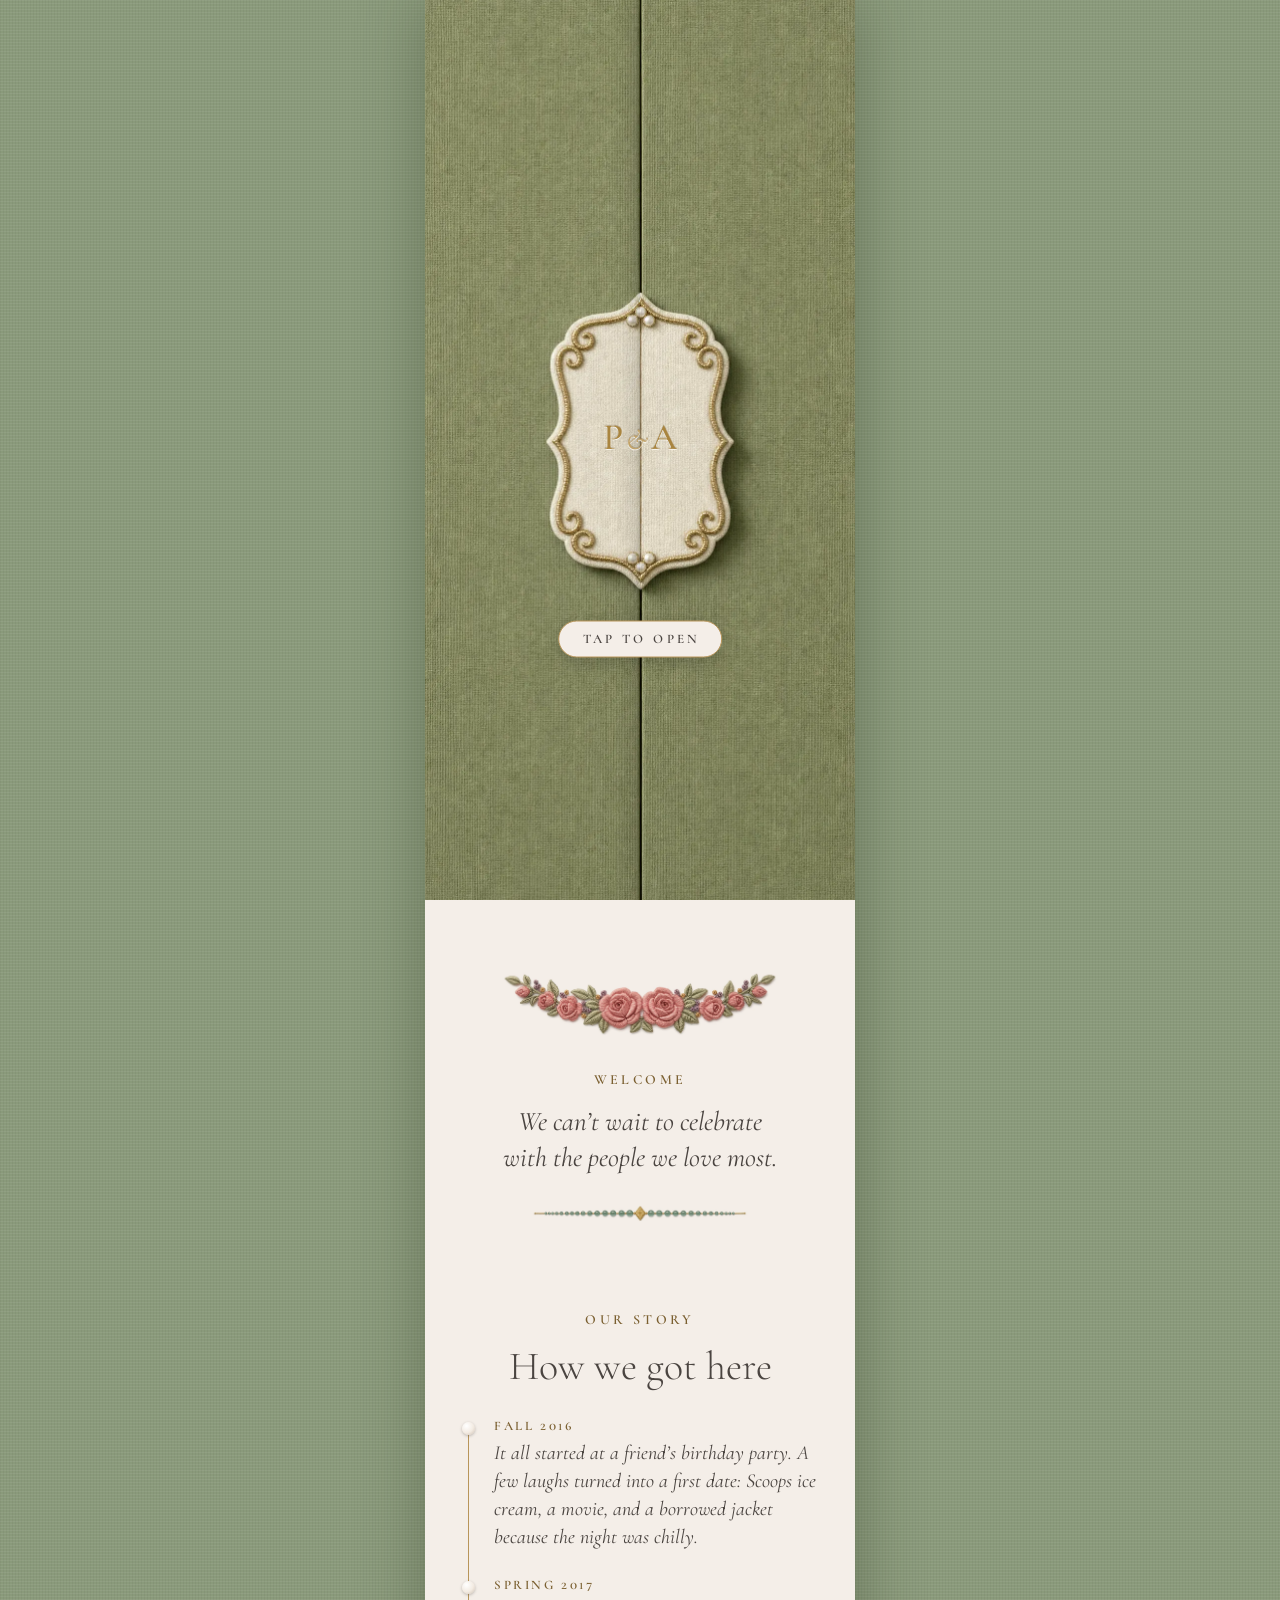
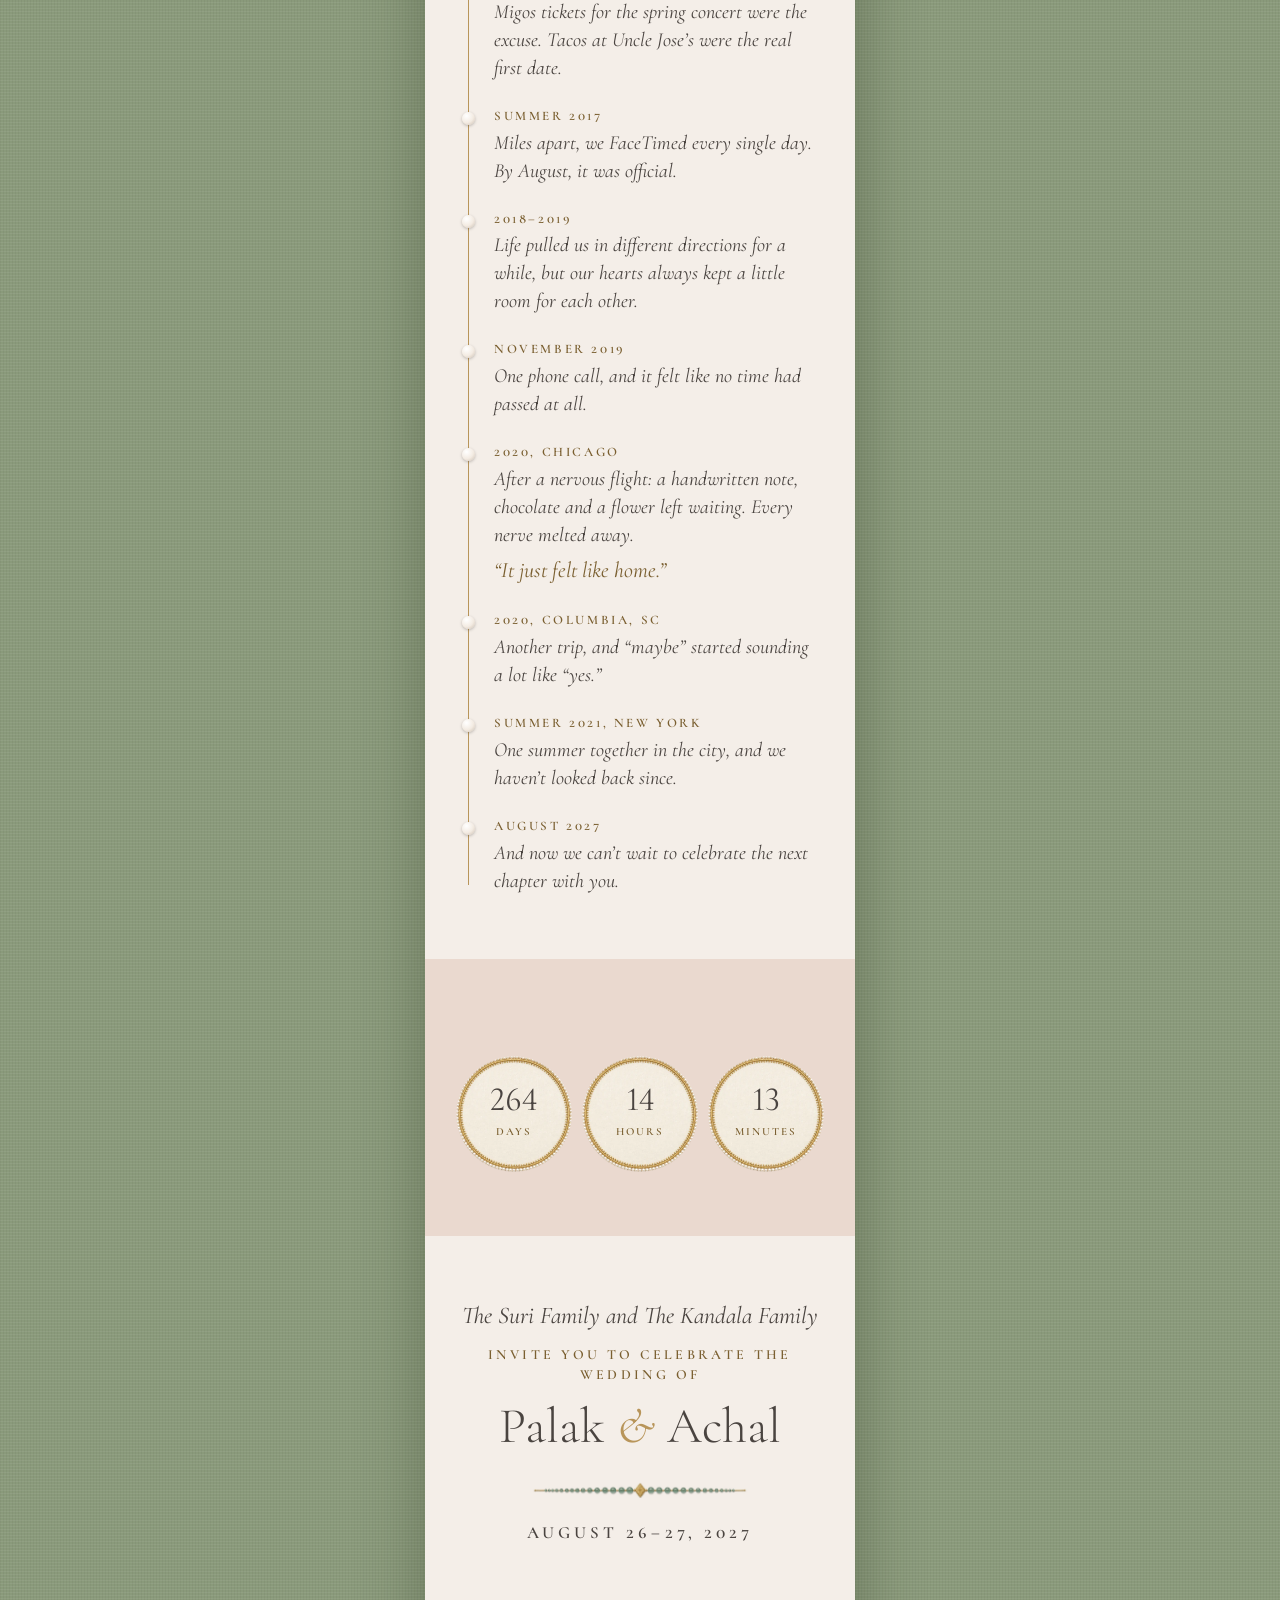
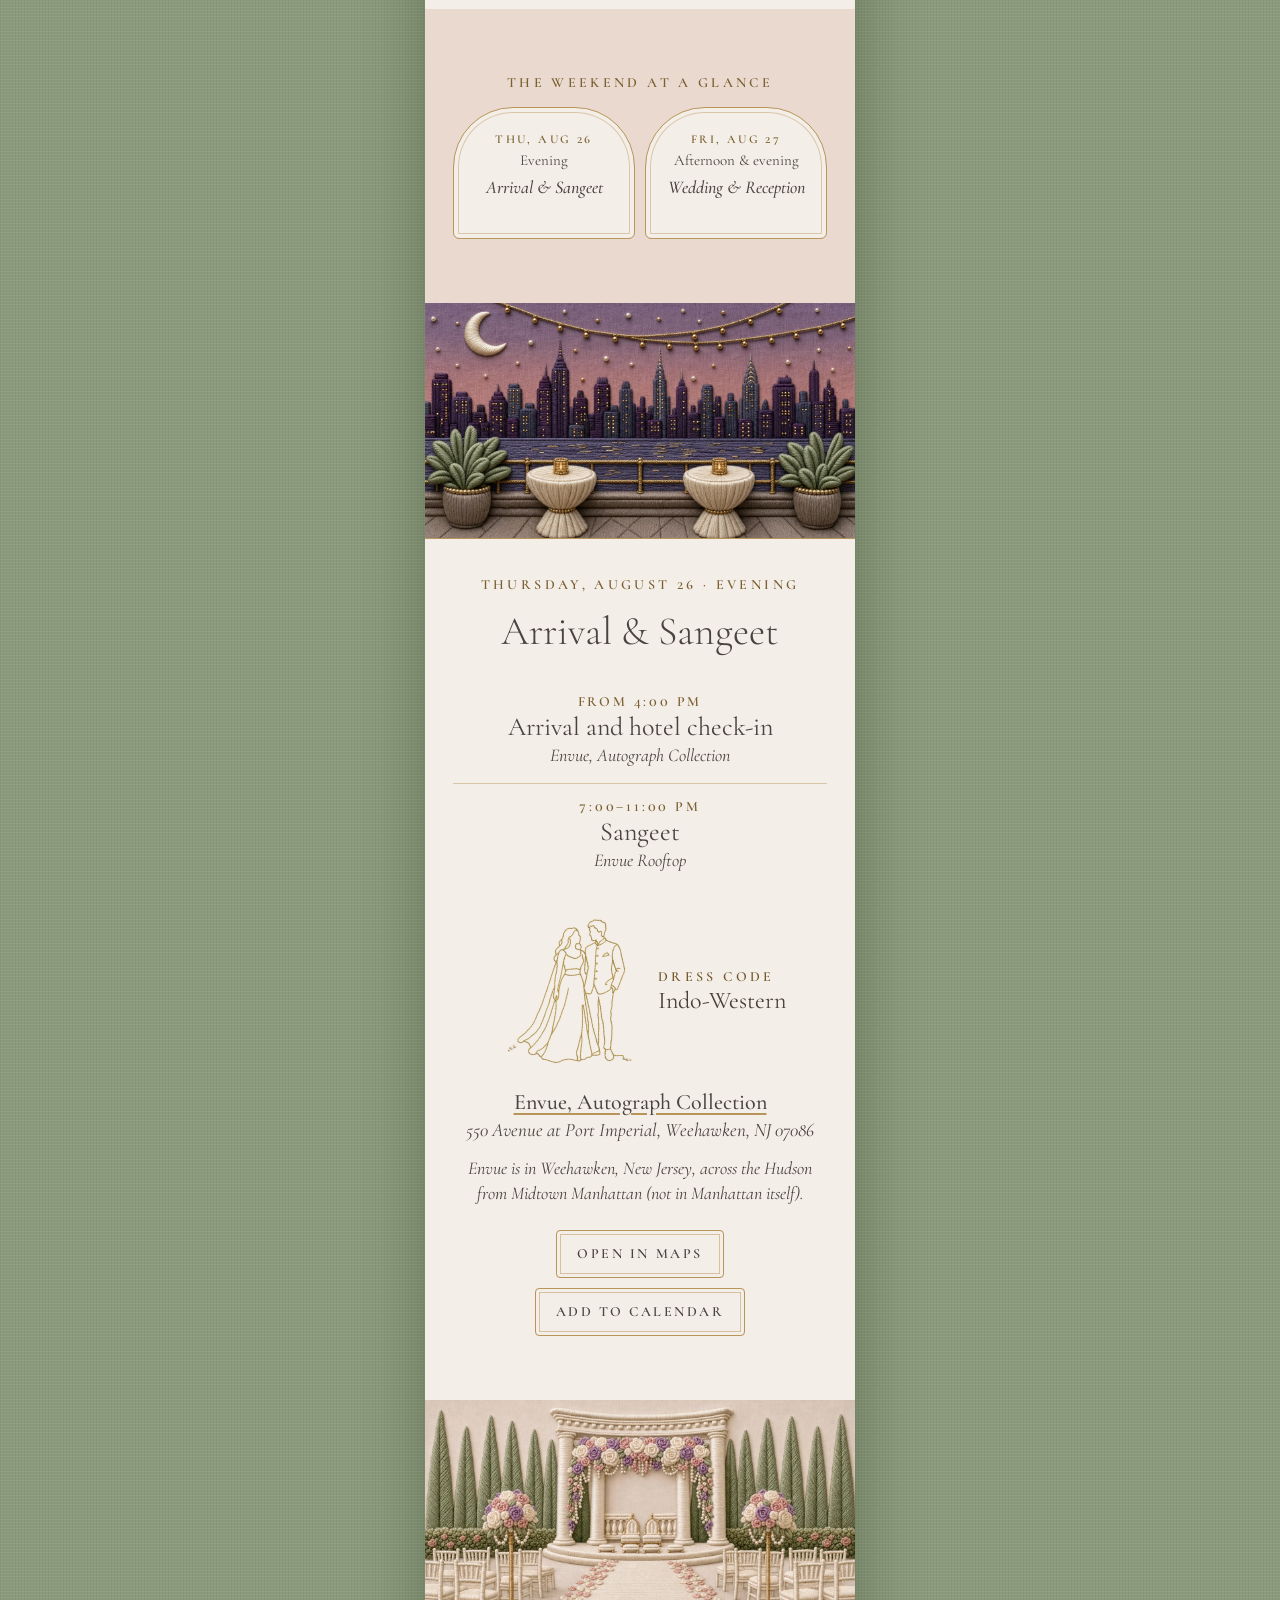
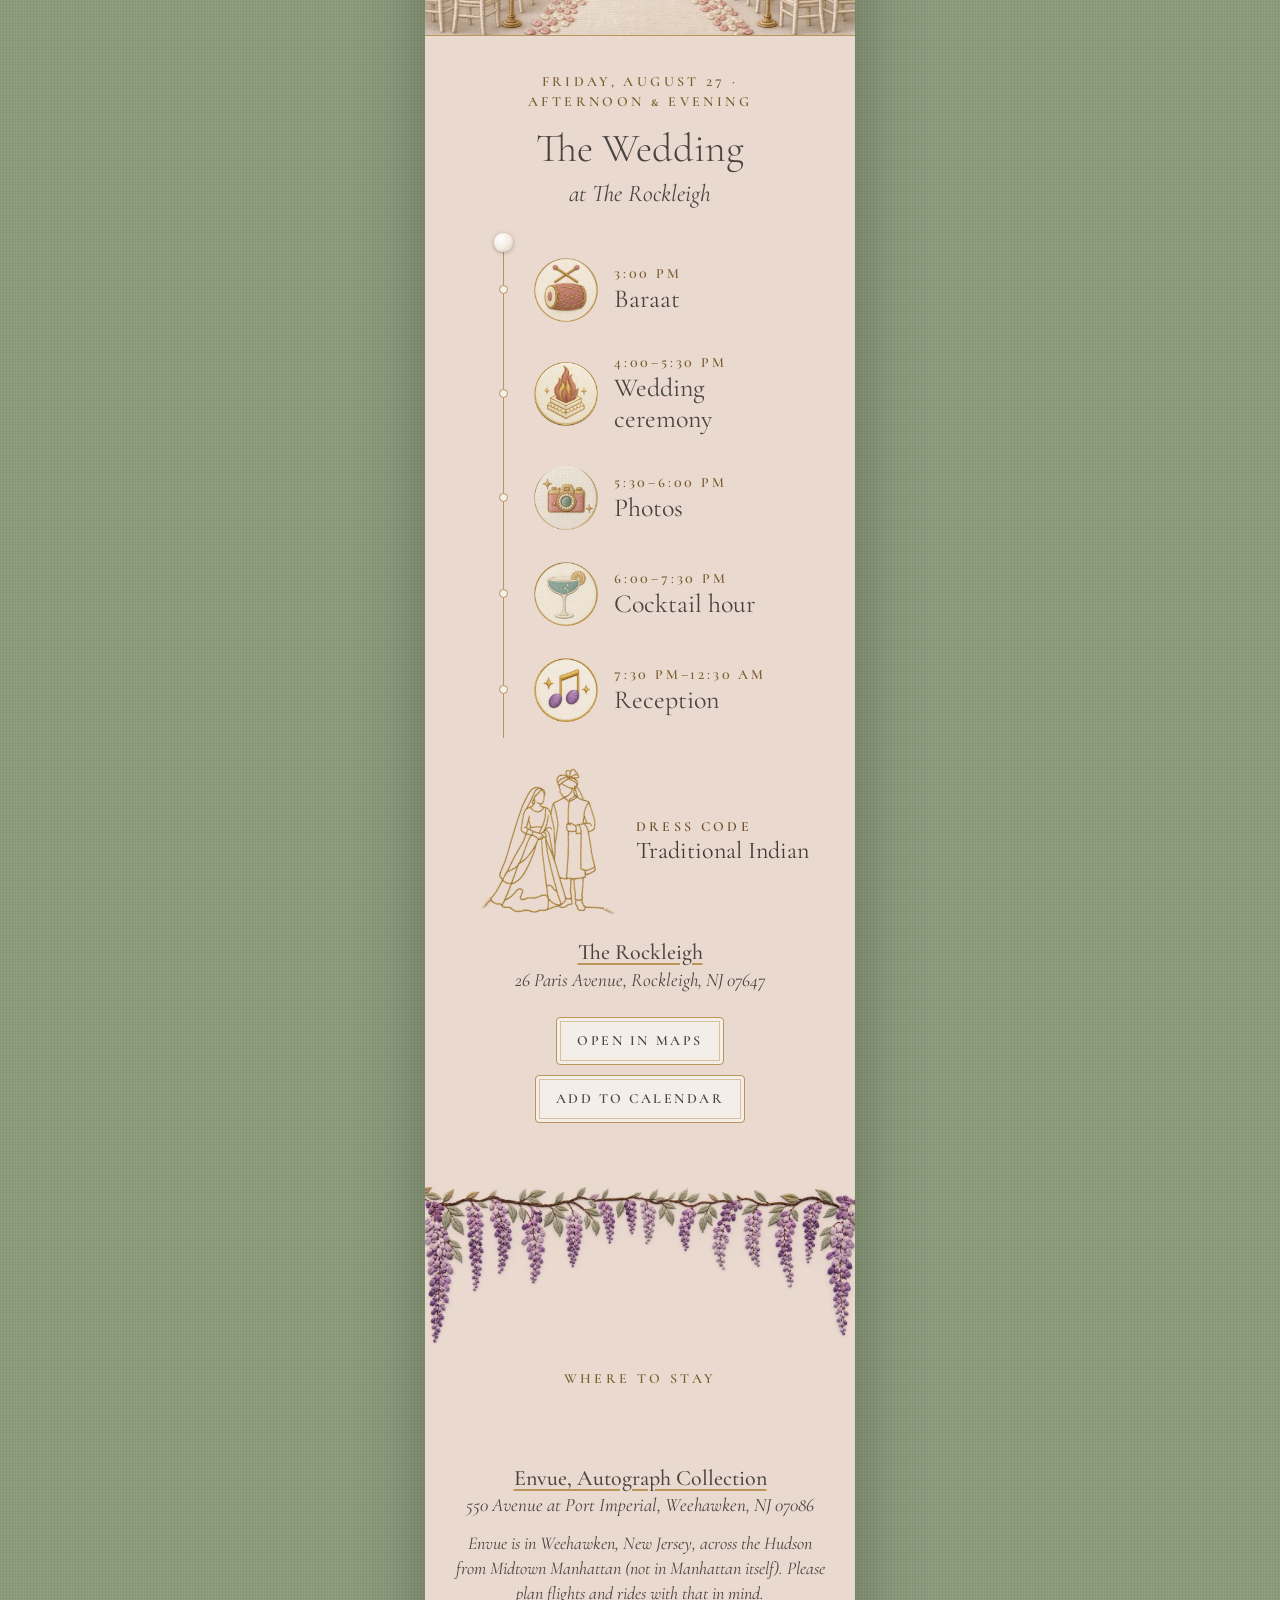
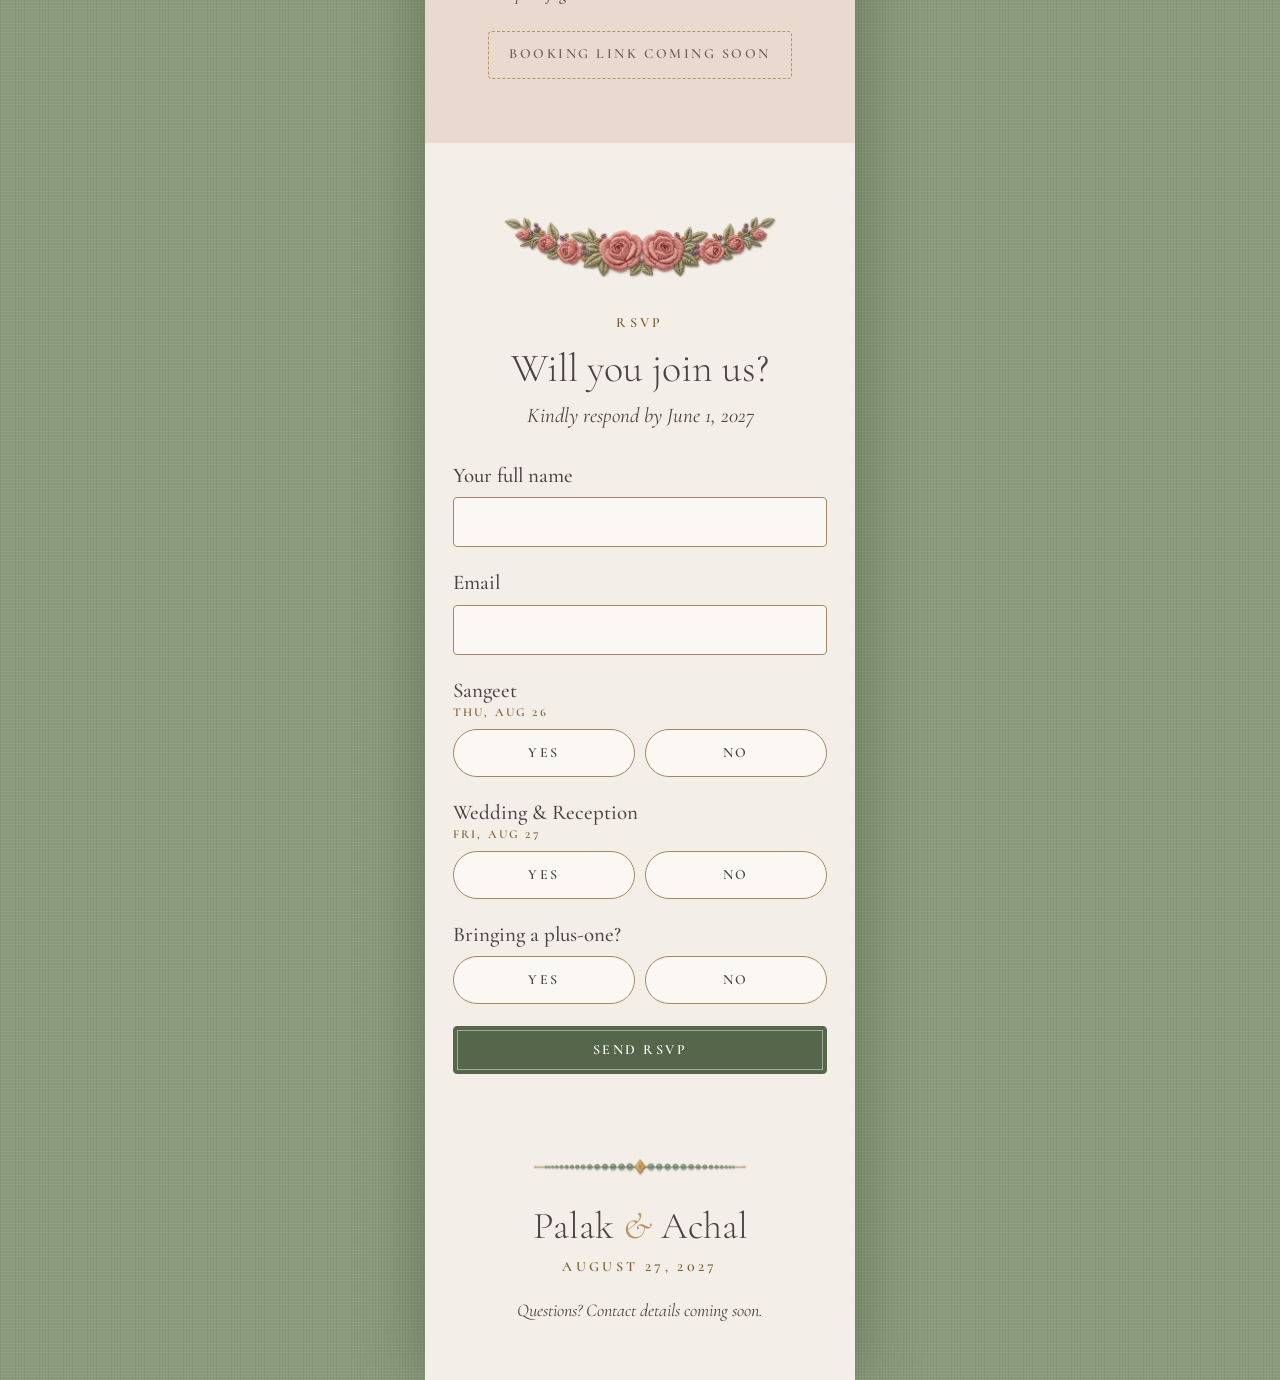
==== commit 1d1322a4: "Update site" ====
--- a/index.html
+++ b/index.html
@@ -165,7 +165,7 @@
   </footer>
 
 </main>
-<script src="event-data.js?v=11"></script>
+<script src="event-data.js?v=12"></script>
 <script src="app.js?v=17"></script>
 </body>
 </html>
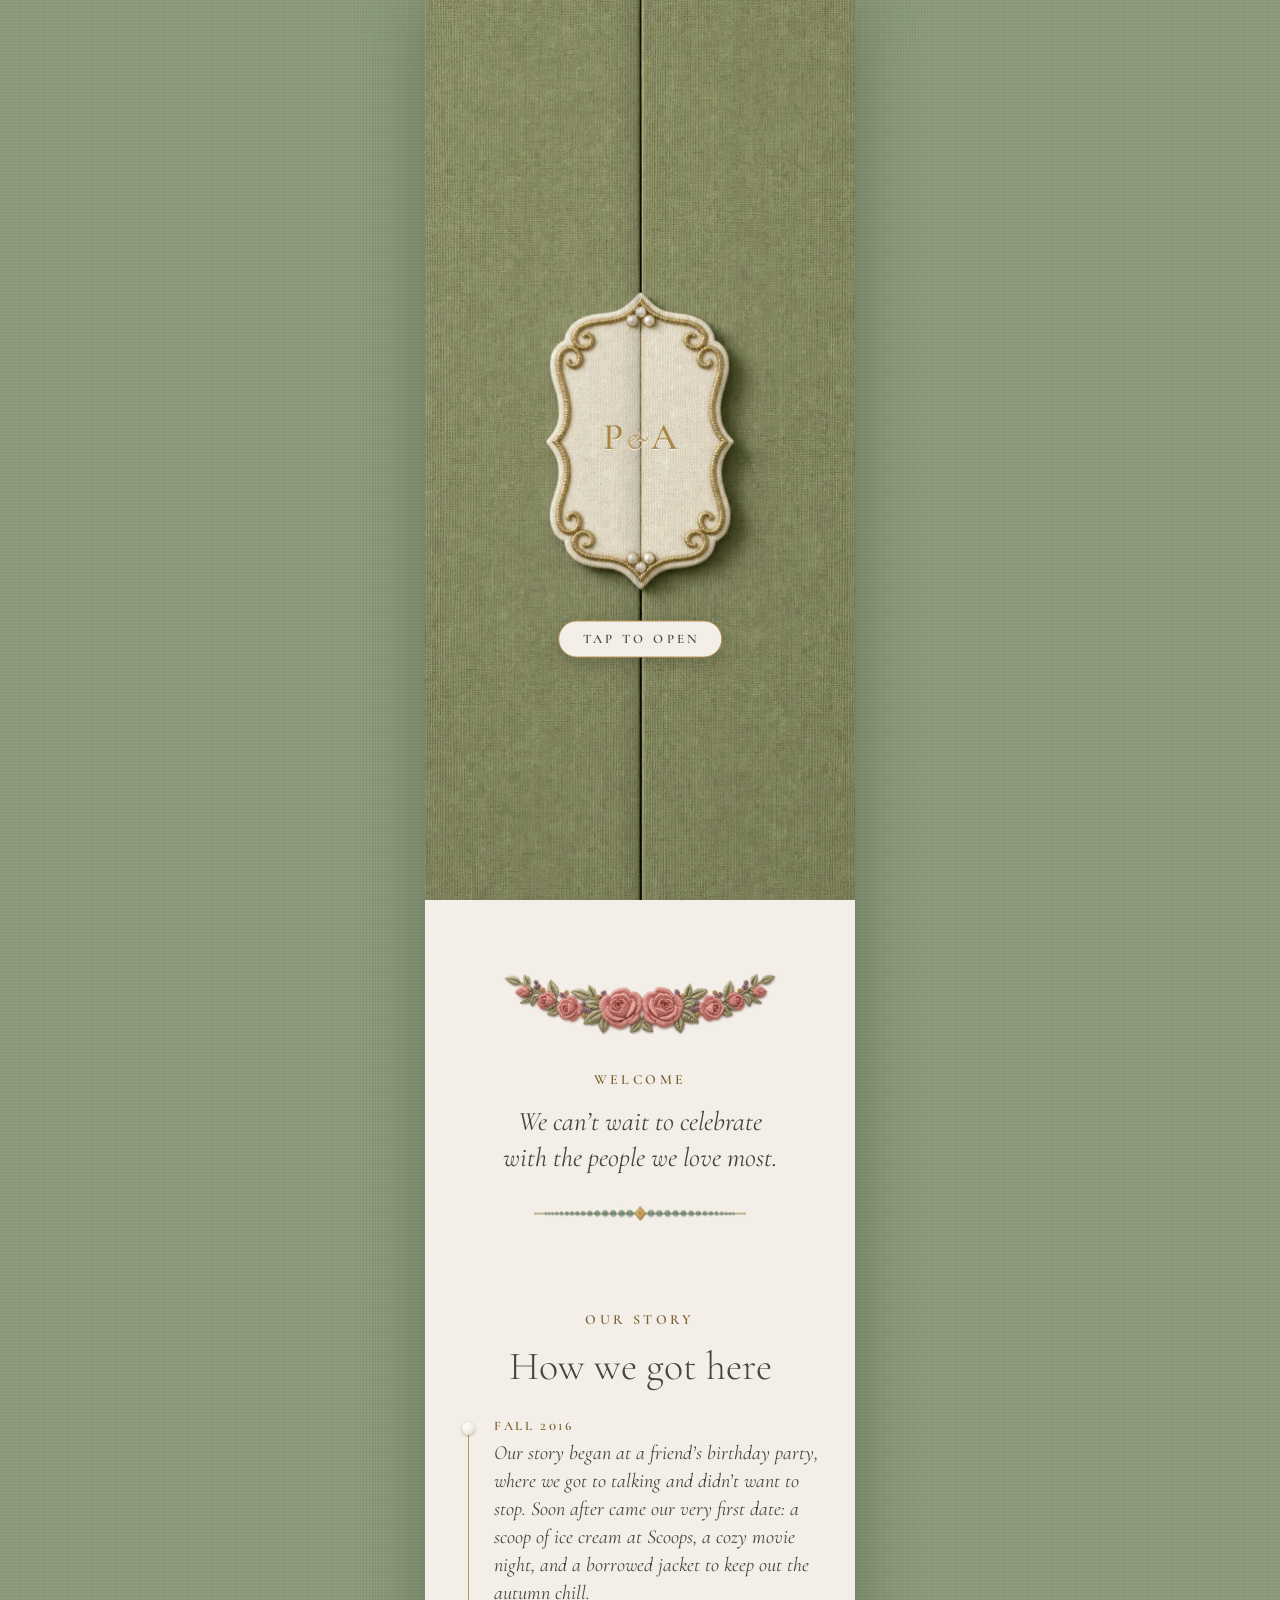
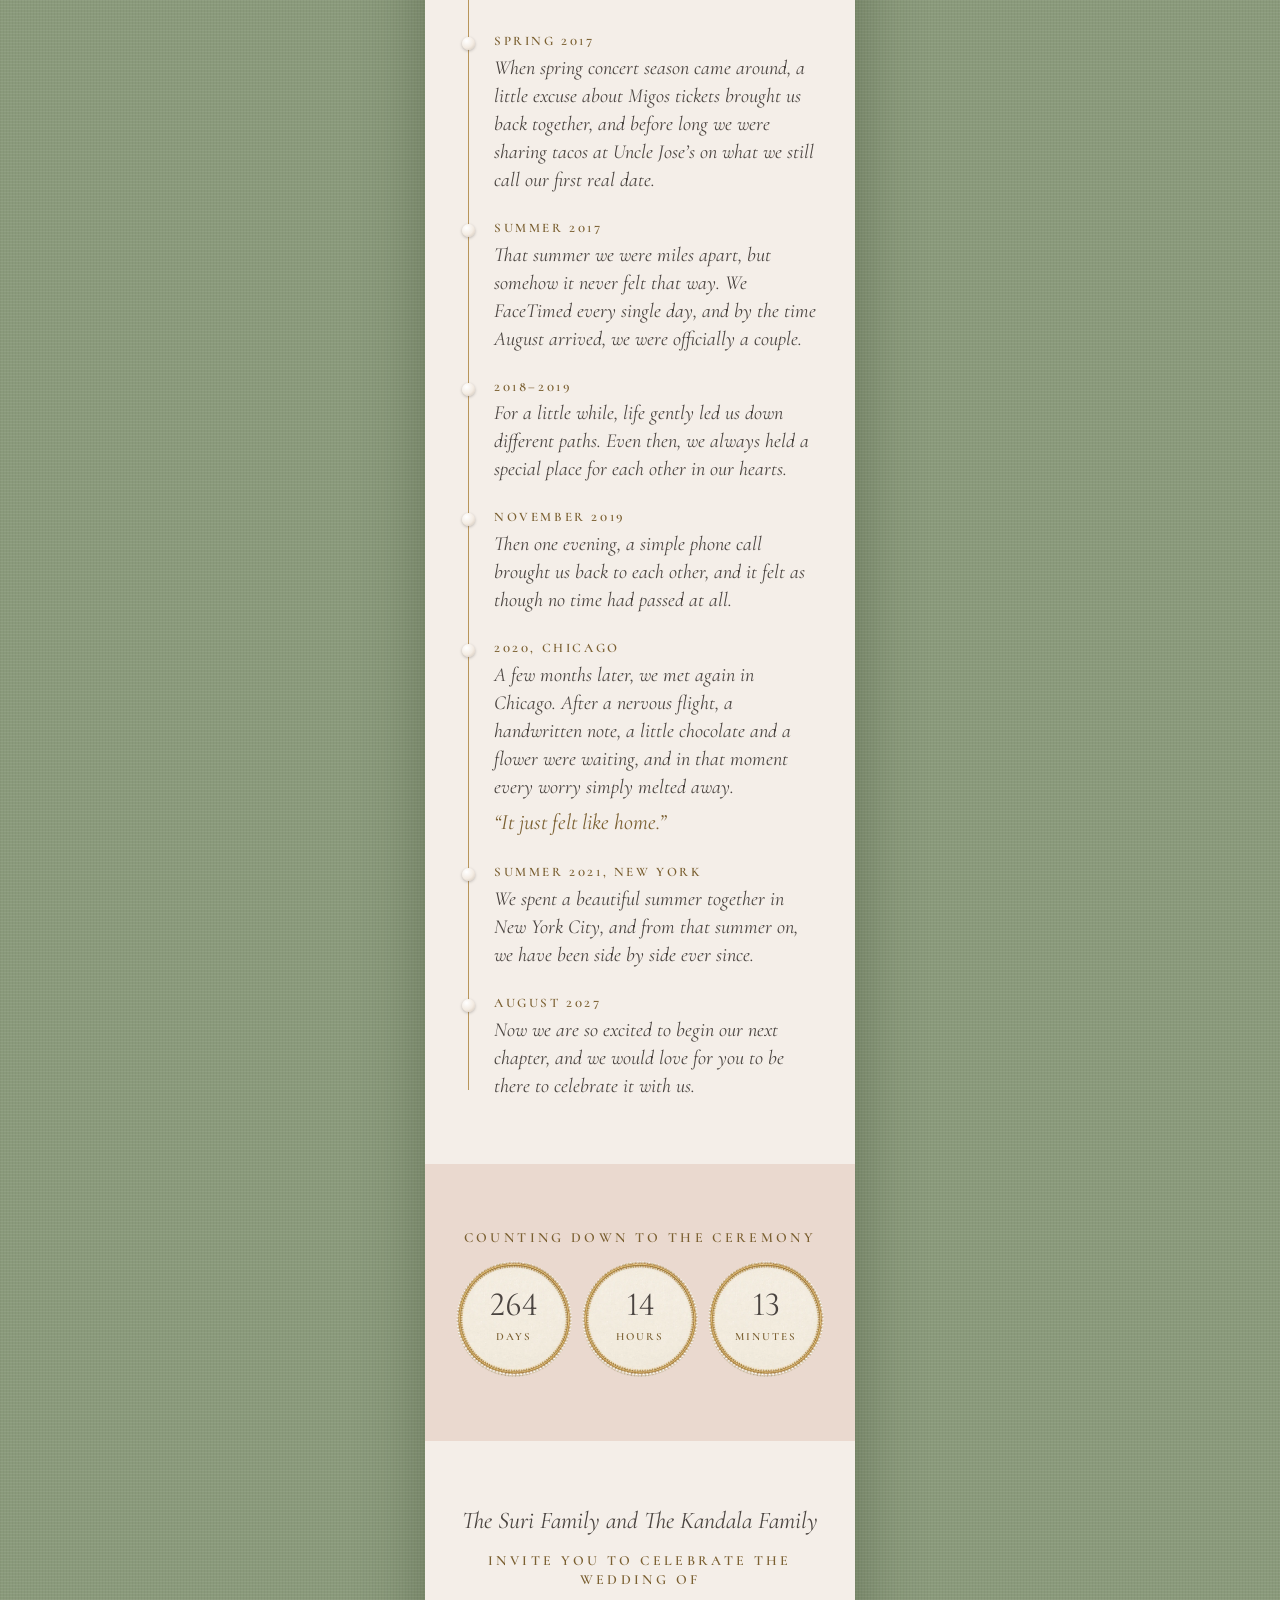
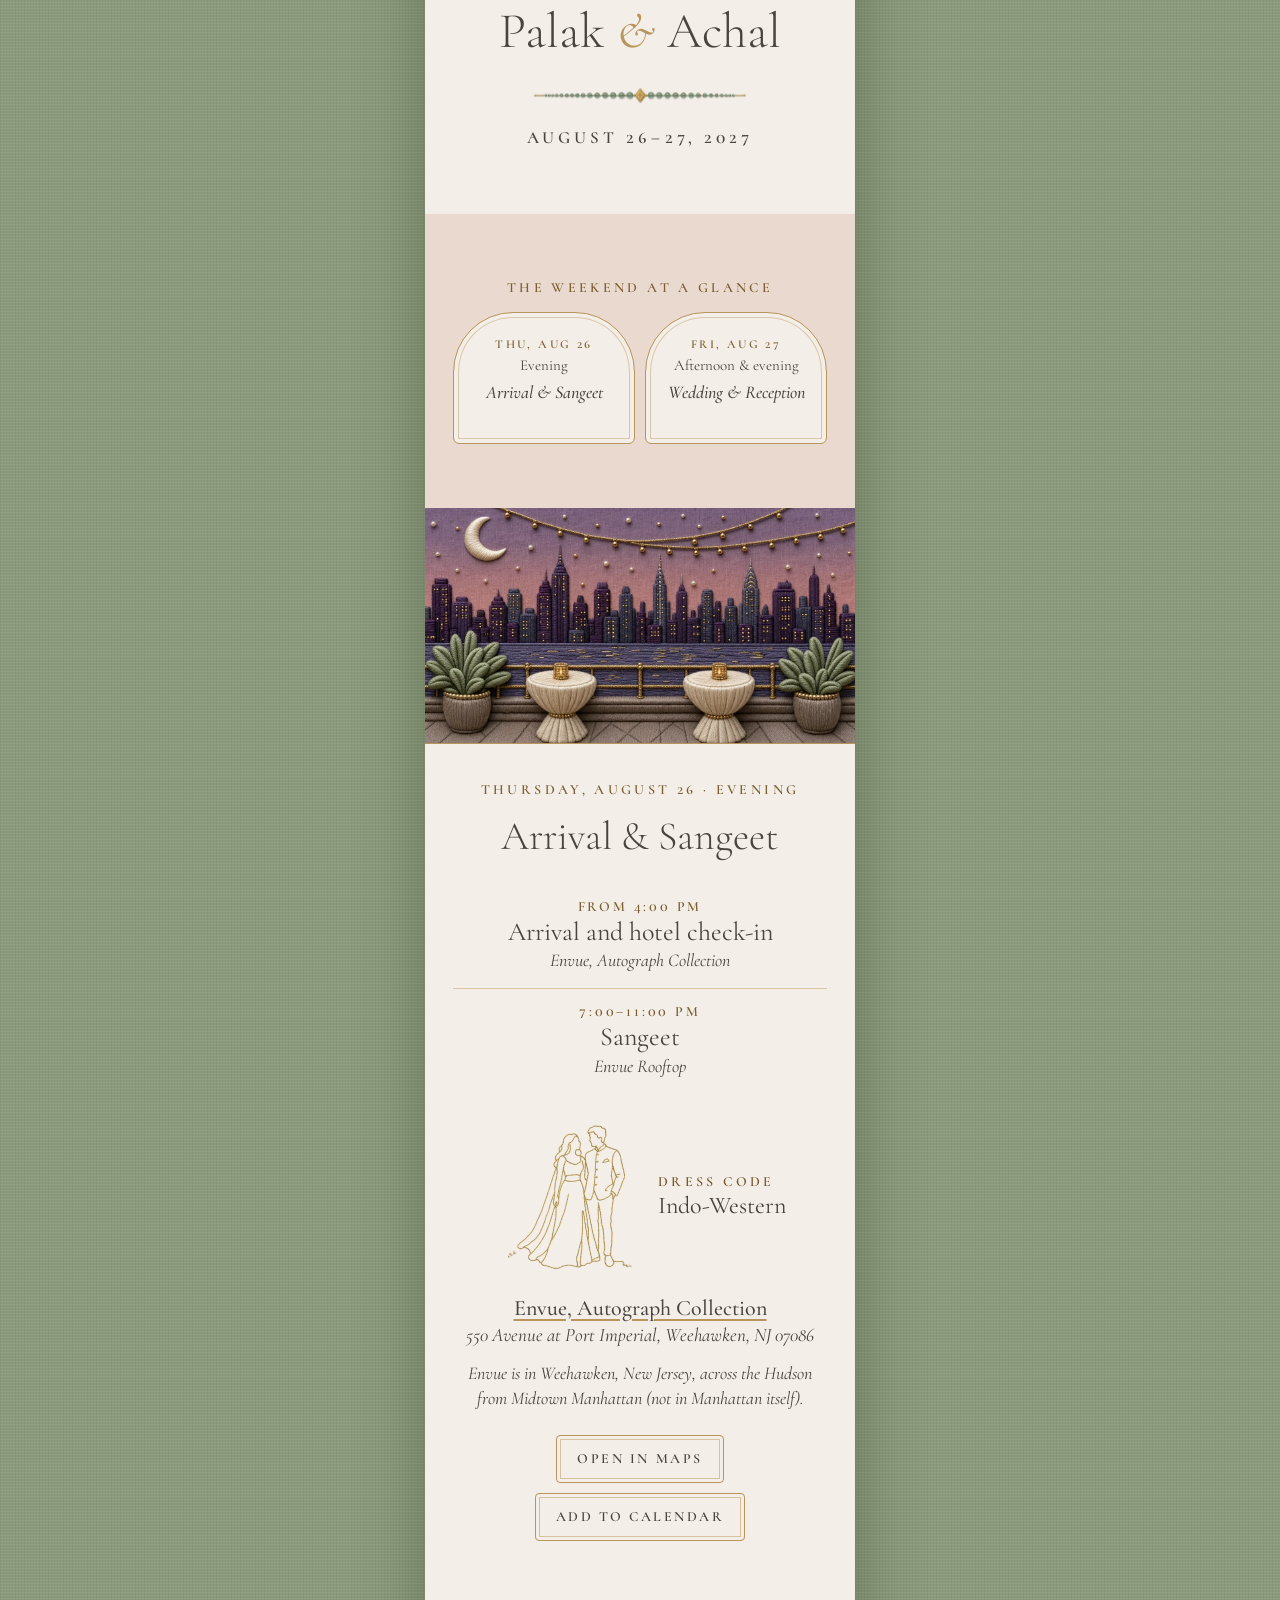
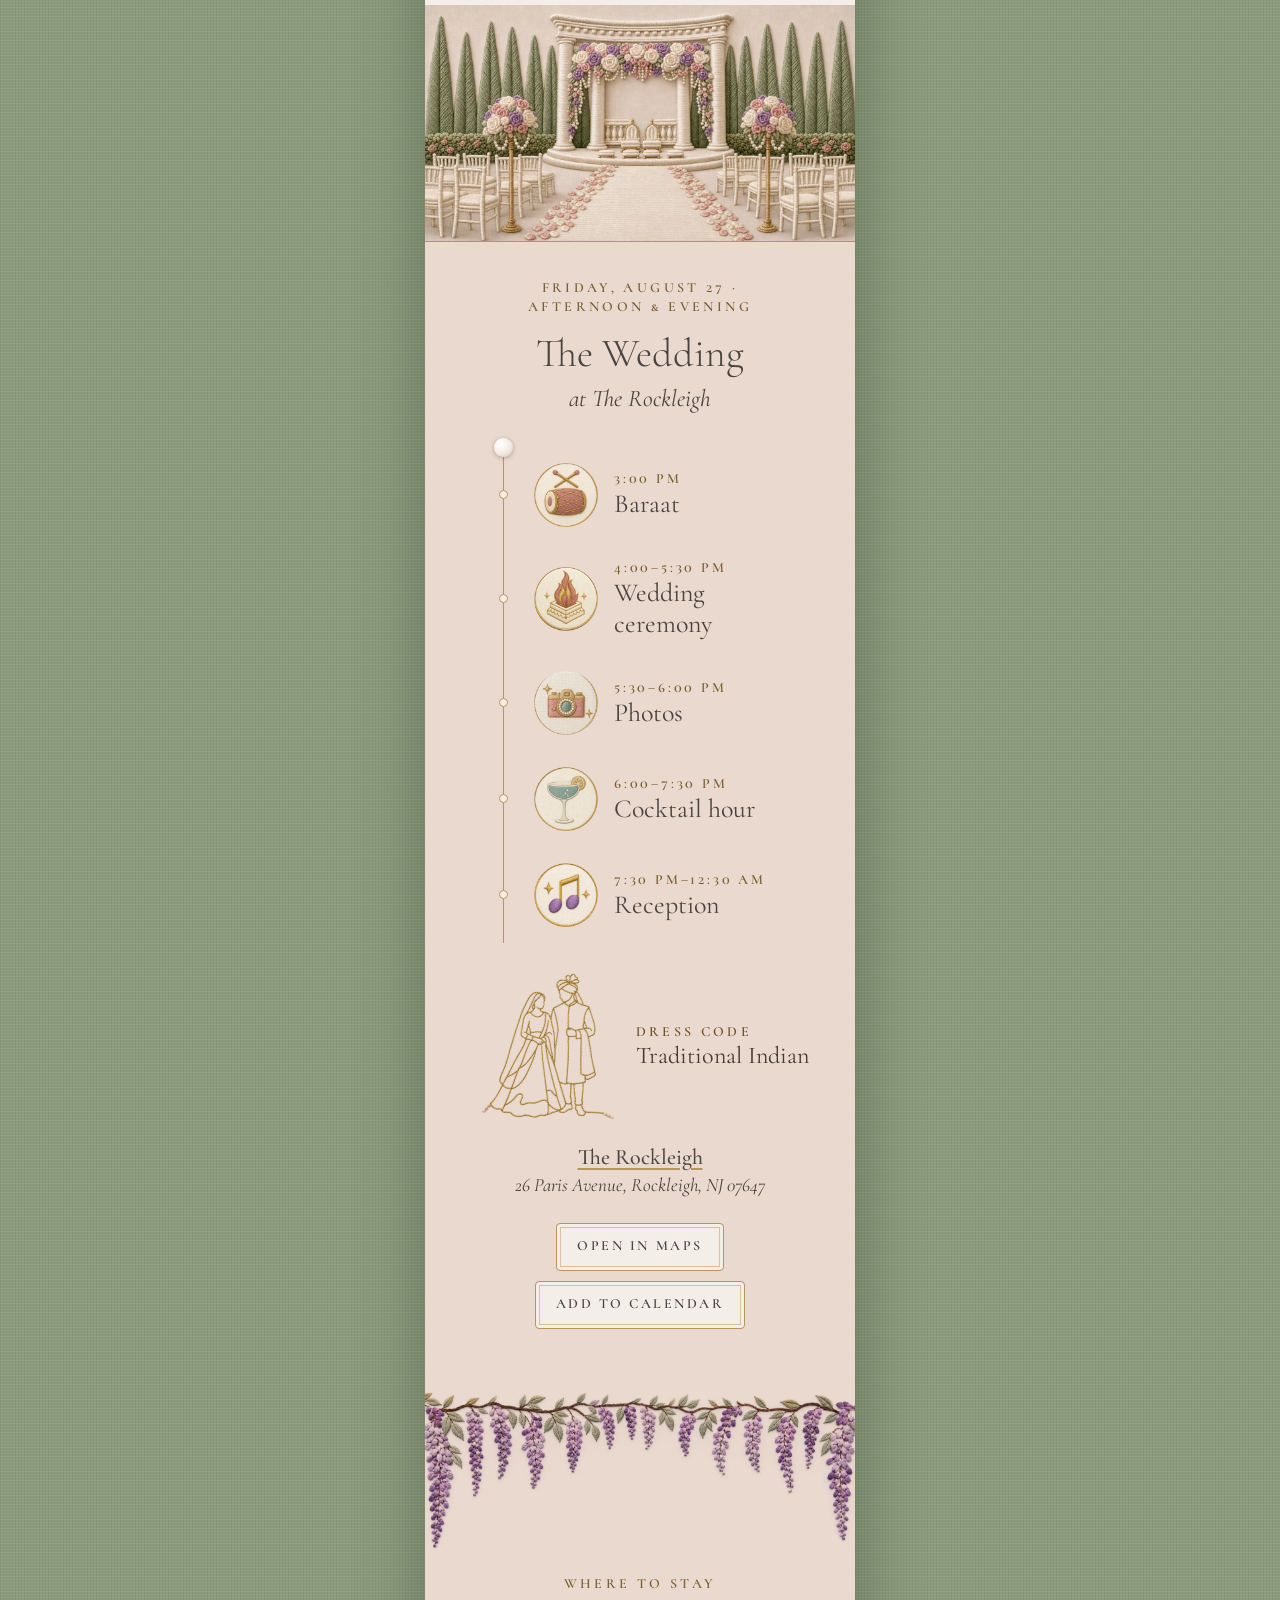
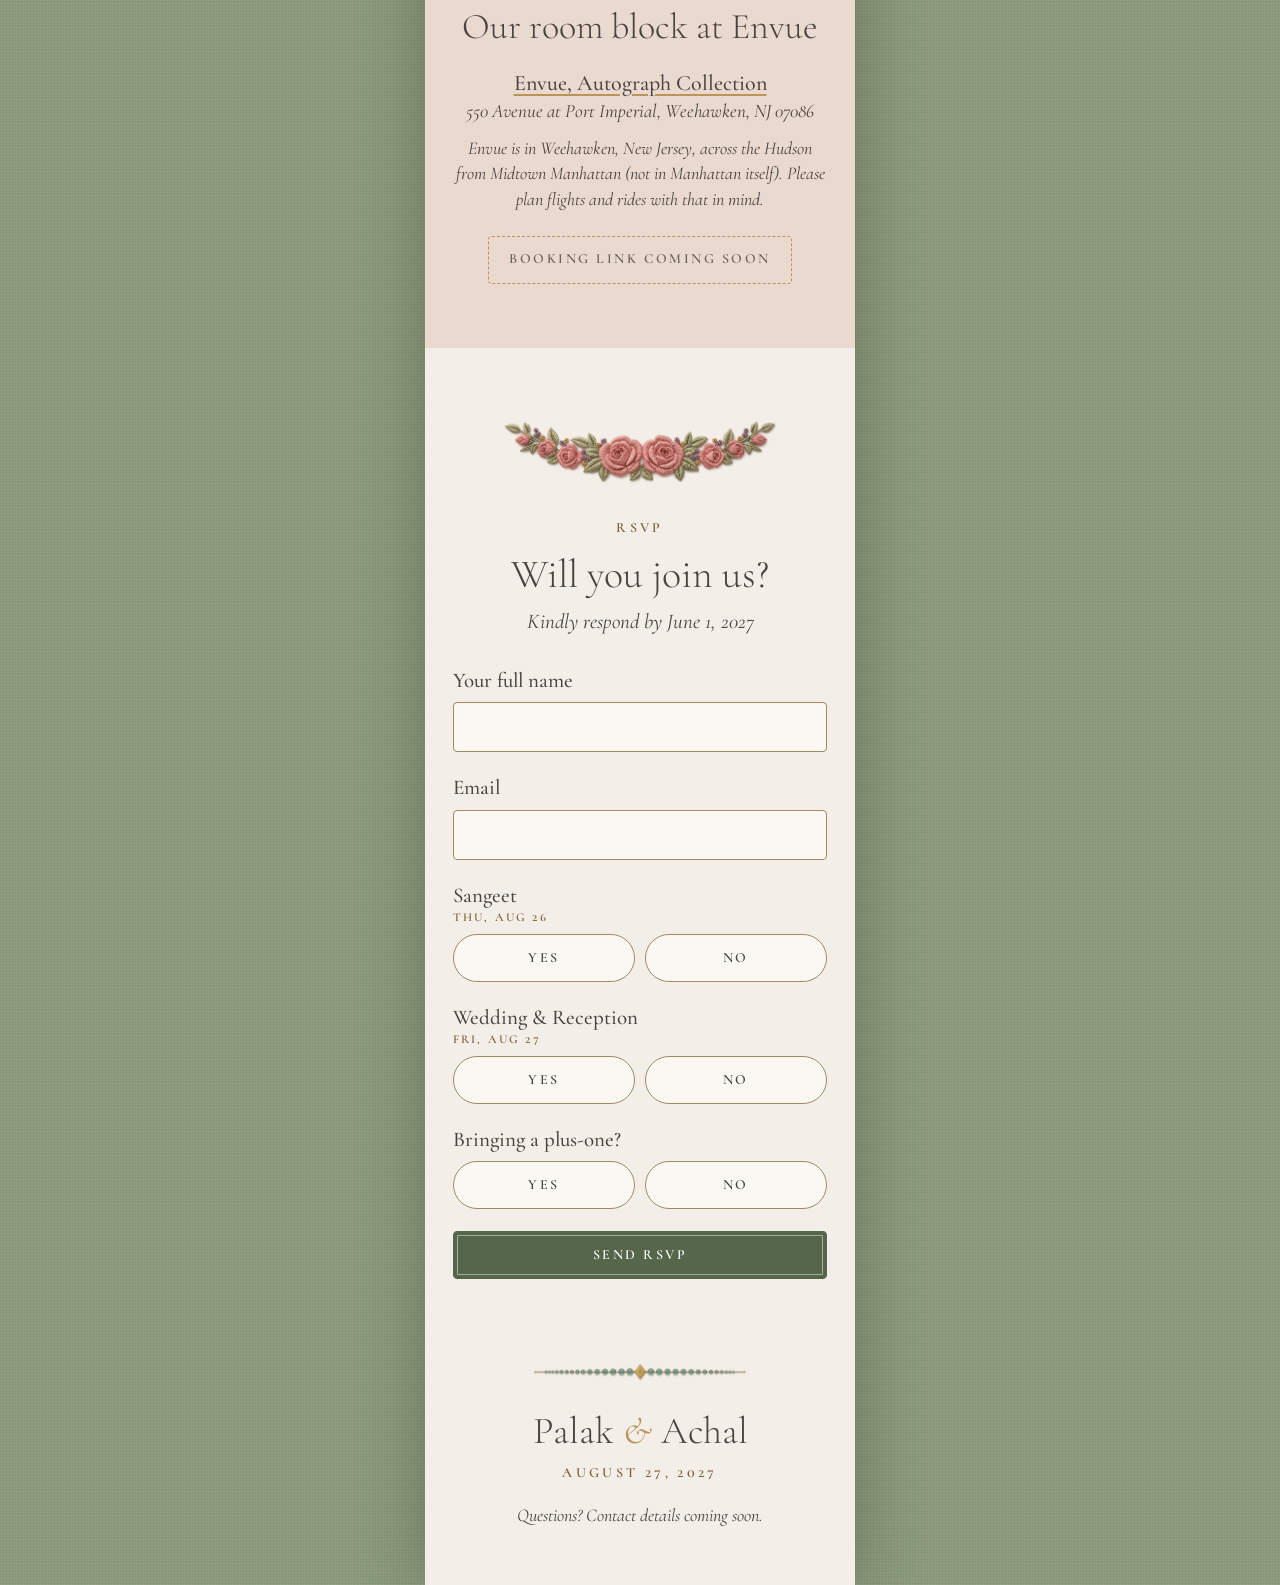
==== commit f9d53a6b: "Update site" ====
--- a/index.html
+++ b/index.html
@@ -165,7 +165,7 @@
   </footer>
 
 </main>
-<script src="event-data.js?v=12"></script>
+<script src="event-data.js?v=13"></script>
 <script src="app.js?v=17"></script>
 </body>
 </html>
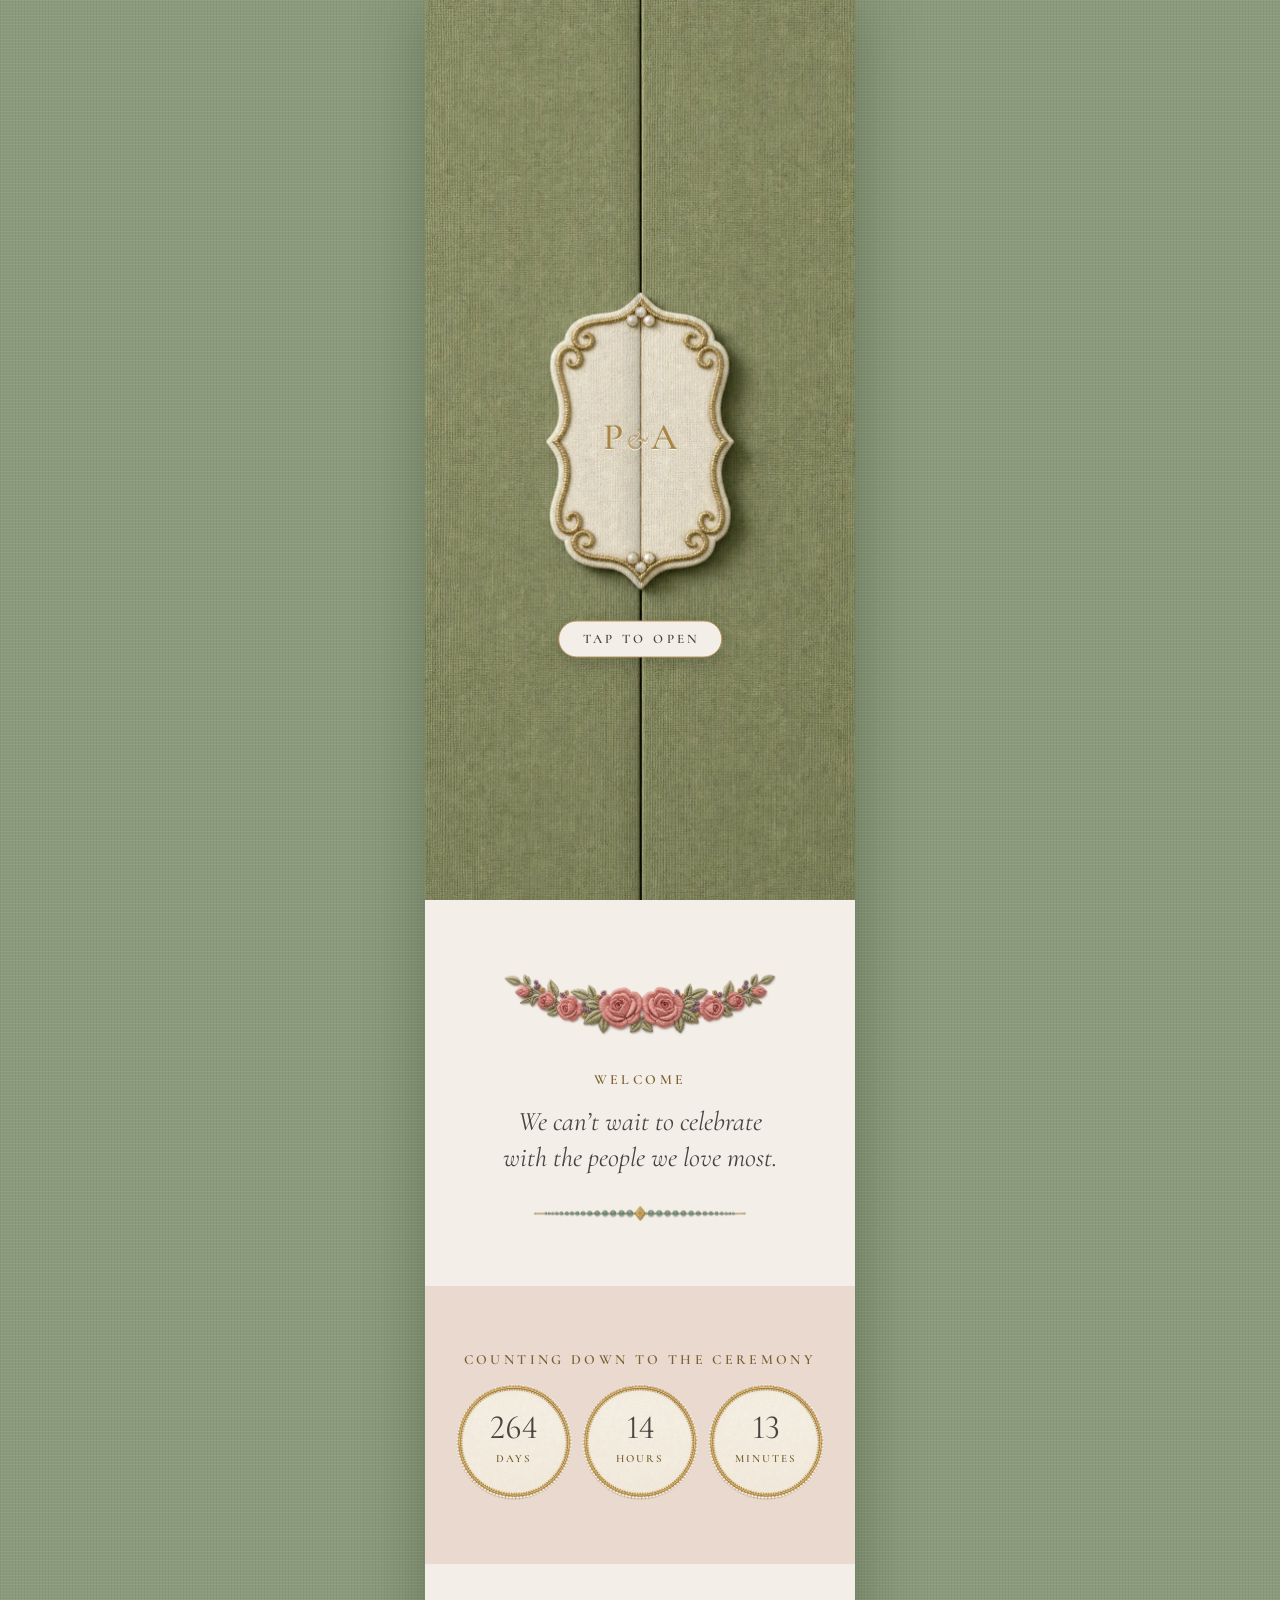
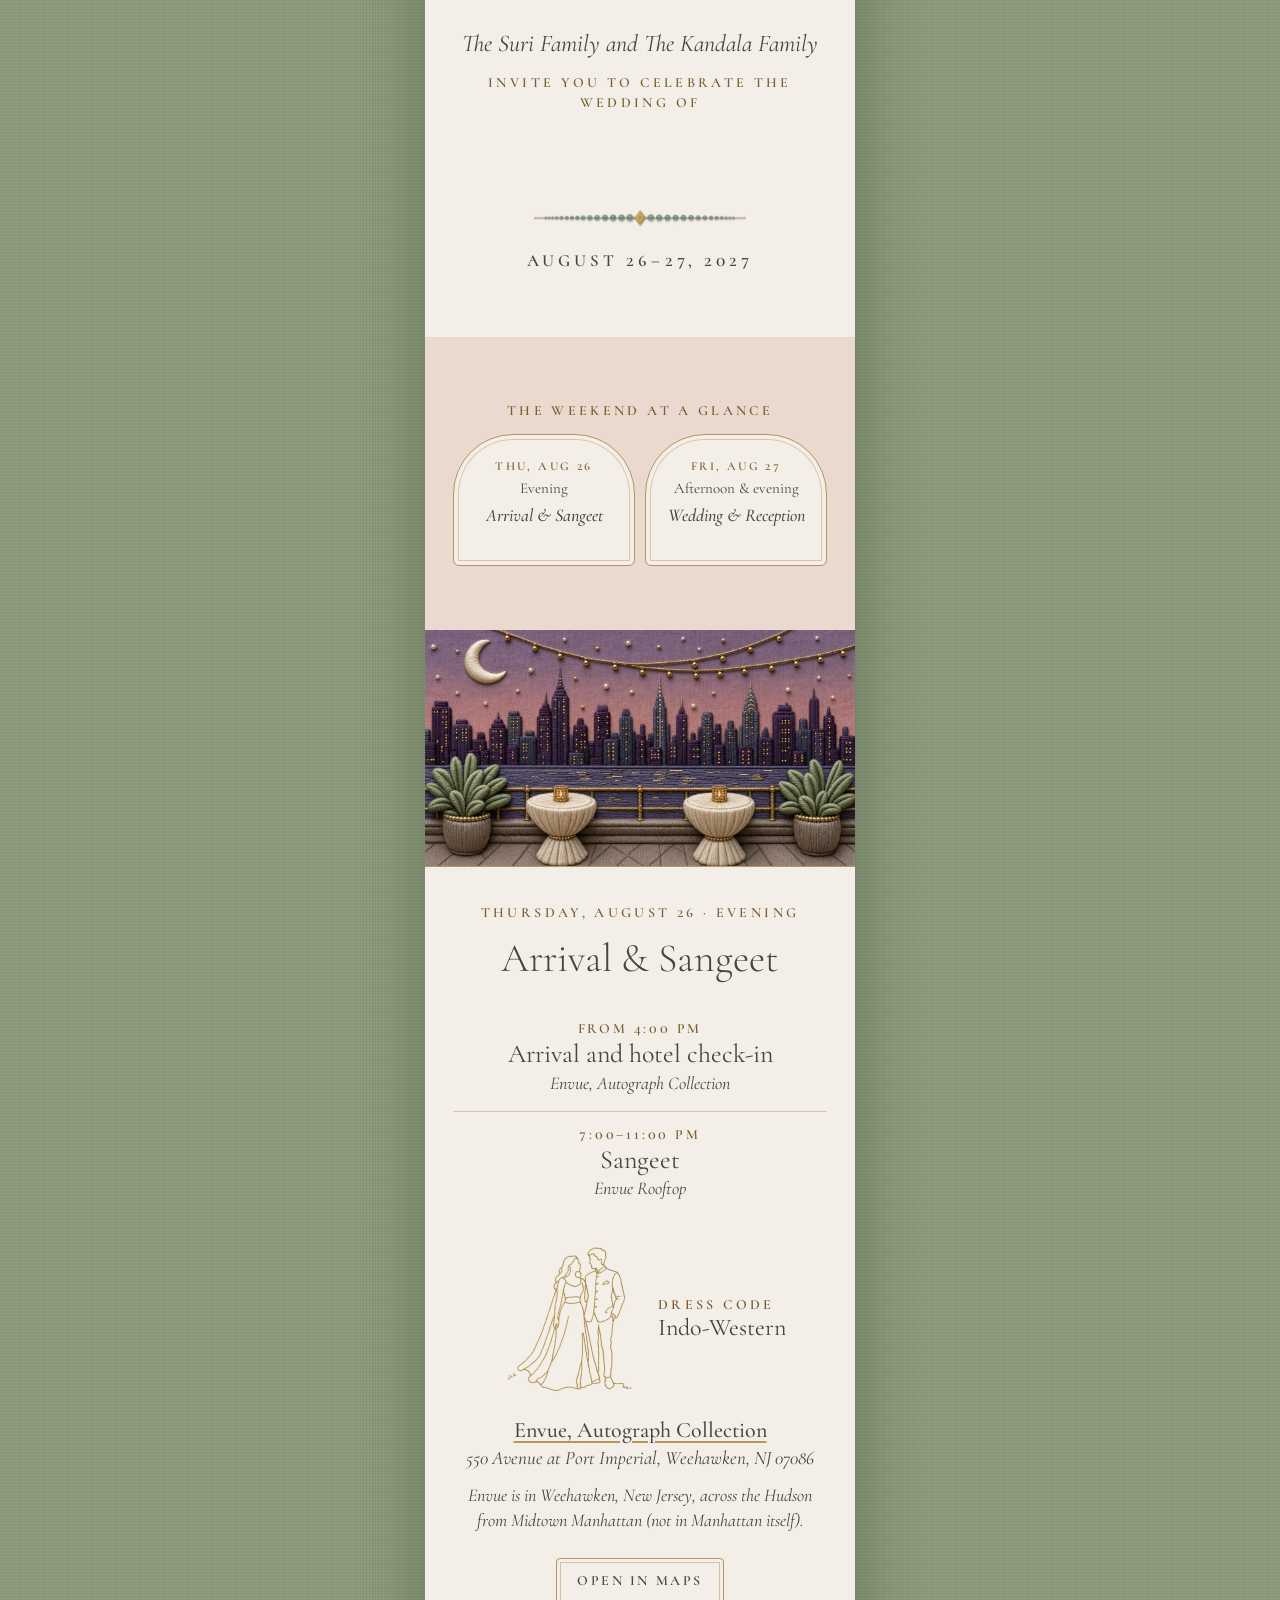
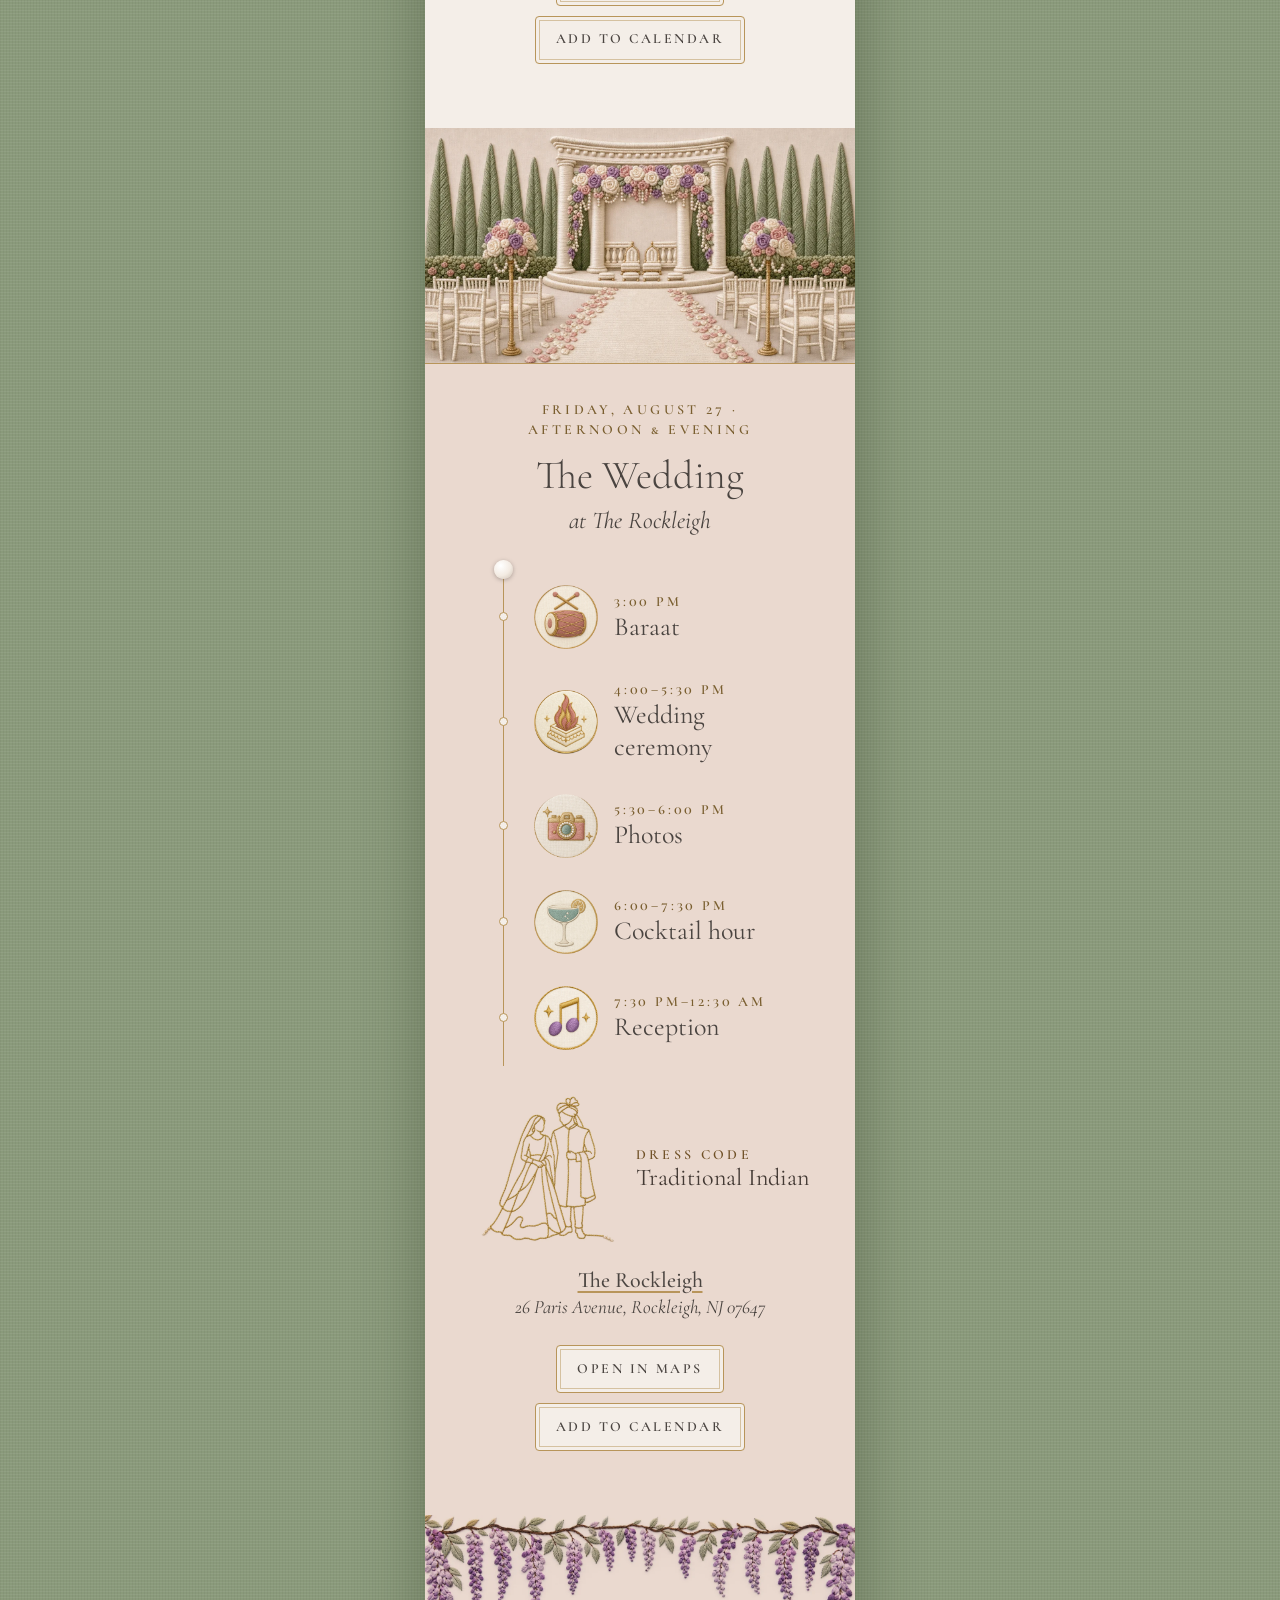
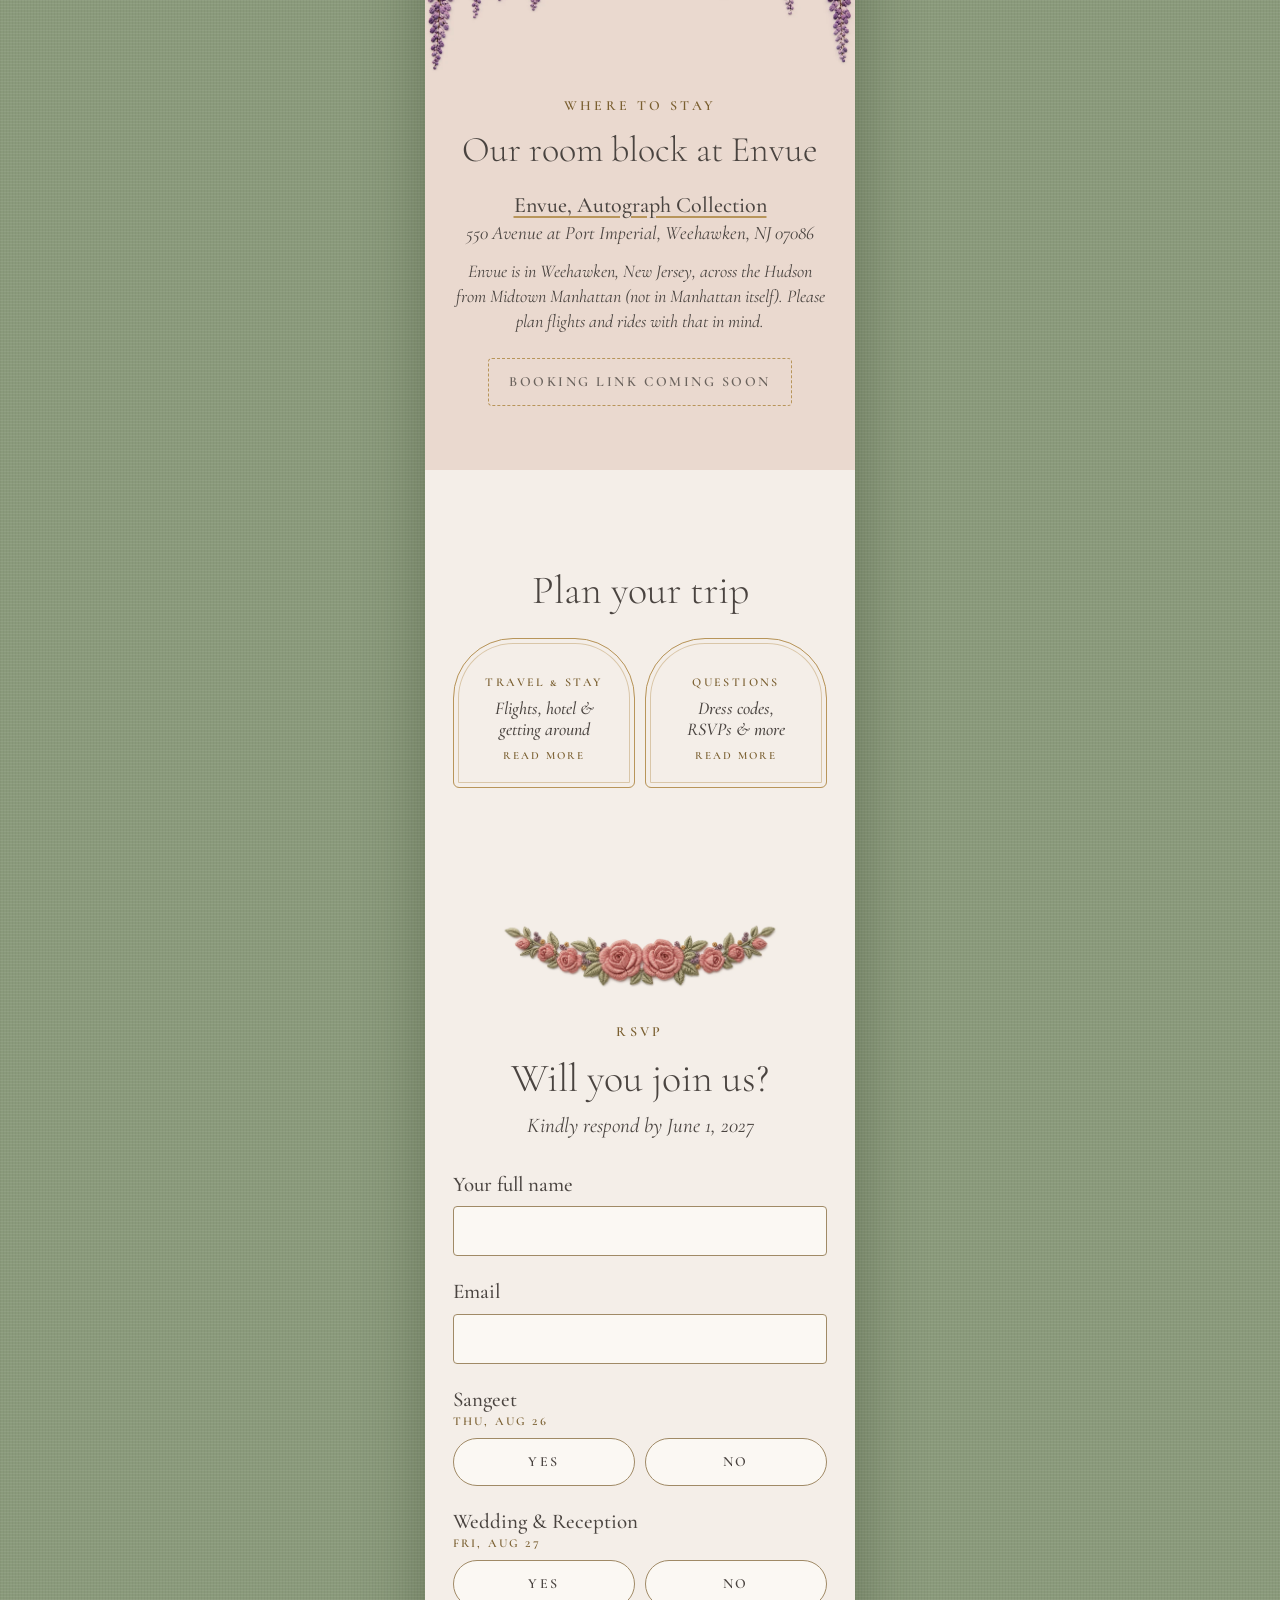
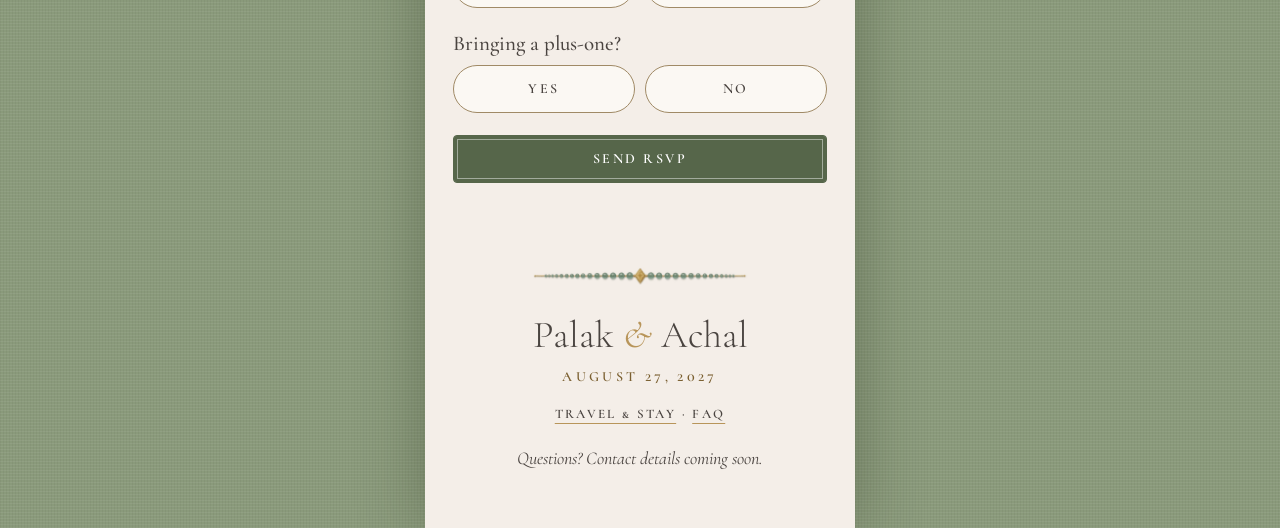
==== commit a1d988bc: "Update site" ====
--- a/index.html
+++ b/index.html
@@ -12,11 +12,21 @@
   <link href="https://fonts.googleapis.com/css2?family=Cormorant+Garamond:ital,wght@0,300;0,400;0,500;0,600;1,400;1,500&family=Cormorant+SC:wght@500;600&display=swap" rel="stylesheet">
   <link rel="preload" as="image" href="art/door-left.webp">
   <link rel="preload" as="image" href="art/door-right.webp">
-  <link rel="stylesheet" href="styles.css?v=17">
+  <link rel="stylesheet" href="styles.css?v=21">
   <script>document.documentElement.classList.add('js', 'locked');</script>
 </head>
 <body>
 <main class="page">
+
+  <!-- menu bar: slides in once the invitation is open -->
+  <header class="topnav" id="topnav">
+    <a class="brand" href="#hero" aria-label="Back to the top"><span data-initial="first">P</span><span class="amp">&amp;</span><span data-initial="second">A</span></a>
+    <nav aria-label="Pages">
+      <a href="travel.html" data-keep-hash>Travel</a>
+      <a href="faq.html" data-keep-hash>FAQ</a>
+      <a class="pill" href="#rsvp">RSVP</a>
+    </nav>
+  </header>
 
   <!-- 1 + 2. Opening and hero -->
   <header class="hero" id="hero">
@@ -98,6 +108,16 @@
     <div class="actions reveal" id="hotel-actions"></div>
   </section>
 
+  <!-- 10b. Plan your trip: links to the Travel and FAQ pages -->
+  <section class="section" id="plan">
+    <p class="label reveal">Before you go</p>
+    <h2 class="reveal">Plan your trip</h2>
+    <nav class="glance plan-cards reveal" aria-label="More pages">
+      <a href="travel.html" data-keep-hash><span class="g-day">Travel &amp; stay</span><span class="g-title">Flights, hotel &amp; getting around</span><span class="g-go">Read more</span></a>
+      <a href="faq.html" data-keep-hash><span class="g-day">Questions</span><span class="g-title">Dress codes, RSVPs &amp; more</span><span class="g-go">Read more</span></a>
+    </nav>
+  </section>
+
   <!-- 11. RSVP -->
   <section class="section" id="rsvp">
     <img class="floral reveal" data-art="roses" src="art/floral-roses.webp" width="400" height="110" alt="A garland of dusty-rose roses">
@@ -161,11 +181,12 @@
     <img class="divider" data-art="divider" src="art/divider-pearls.webp" width="300" height="24" alt="">
     <p class="footer-names"><span data-bind="couple.first">Palak</span> <span class="amp">&amp;</span> <span data-bind="couple.second">Achal</span></p>
     <p class="label" data-bind="weddingDateLabel">August 27, 2027</p>
+    <p class="footer-links"><a href="travel.html" data-keep-hash>Travel &amp; stay</a> · <a href="faq.html" data-keep-hash>FAQ</a></p>
     <p class="footer-contact">Questions? <span id="contact">Contact details coming soon.</span></p>
   </footer>
 
 </main>
-<script src="event-data.js?v=13"></script>
-<script src="app.js?v=17"></script>
+<script src="event-data.js?v=15"></script>
+<script src="app.js?v=19"></script>
 </body>
 </html>
--- a/styles.css
+++ b/styles.css
@@ -401,3 +401,111 @@
 
 /* short phones: drop the small label so the names clear the top edge */
 @media (max-height: 700px) { .hero-label { display: none; } }
+
+/* ---------- Menu bar (home: slides in once the invitation is open; other pages: always there) ---------- */
+.topnav {
+  position: fixed; z-index: 30; top: 0; left: 50%;
+  width: min(100%, var(--col)); transform: translate(-50%, -110%);
+  display: flex; align-items: center; justify-content: space-between; gap: 12px;
+  padding: max(10px, env(safe-area-inset-top)) max(16px, env(safe-area-inset-right)) 10px max(16px, env(safe-area-inset-left));
+  background: rgba(244, 238, 232, .94);
+  -webkit-backdrop-filter: blur(8px); backdrop-filter: blur(8px);
+  border-bottom: 1px solid rgba(184, 149, 90, .35);
+  transition: transform .6s ease;
+}
+html.opened .topnav { transform: translate(-50%, 0); }
+.topnav .brand { font: 400 26px/1 var(--serif); font-style: normal; text-decoration: none; white-space: nowrap; }
+.topnav .brand .amp { font-size: .8em; margin: 0 .06em; }
+.topnav nav { display: flex; align-items: center; gap: 4px; }
+.topnav nav a {
+  display: inline-flex; align-items: center; min-height: 40px; padding: 0 9px;
+  font: 600 13px/1 var(--caps); letter-spacing: .16em; text-transform: uppercase; text-decoration: none;
+}
+.topnav nav a[aria-current] { text-decoration: underline; text-decoration-color: var(--gold); text-underline-offset: 7px; }
+.topnav nav a.pill { margin-left: 4px; padding: 0 14px; border: 1px solid var(--gold); border-radius: 22px; }
+.hero.skip *, .hero.skip { transition: none !important; animation: none !important; }
+
+/* plan-your-trip cards on the home page */
+.plan-cards { --n: 2; margin-top: 26px; }
+.plan-cards a { min-height: 150px; justify-content: center; }
+.glance .g-go { margin-top: 6px; font: 600 11px/1 var(--caps); letter-spacing: .18em; text-transform: uppercase; color: var(--gold-deep); }
+.footer-links { margin-top: 18px; font: 600 13px/1.6 var(--caps); letter-spacing: .18em; text-transform: uppercase; }
+.footer-links a { text-decoration-color: var(--gold); text-underline-offset: 5px; }
+
+/* ---------- Travel and FAQ pages ---------- */
+.sub .page { overflow: visible; min-height: 100vh; }
+.sub .topnav { position: sticky; left: auto; width: auto; transform: none; }
+.sub-grid { padding: 36px 24px 56px; display: grid; gap: 30px; }
+.sub-intro { text-align: left; }
+.sprig { width: 120px; margin: 0 0 14px; mix-blend-mode: multiply; }
+.eyebrow { font: 500 italic 21px/1.3 var(--serif); color: var(--sage-deep); }
+.sub h1 { margin: 6px 0 16px; font: 300 54px/1.02 var(--serif); font-style: normal; text-wrap: balance; }
+.lede { font-size: 21px; line-height: 1.45; max-width: 30ch; }
+.sub-scene { margin: 30px 0 26px; border-radius: 4px; border: 1px solid rgba(184,149,90,.5); }
+.sub-venue { margin-top: 4px; font: 500 28px/1.2 var(--serif); font-style: normal; }
+.sub-addr { font-size: 18px; }
+
+.sub-card {
+  background: #FBF8F4; border: 1px solid rgba(184,149,90,.35);
+  border-radius: 6px 6px 40px 6px; padding: 8px 22px 22px;
+  box-shadow: 0 10px 40px rgba(74, 68, 64, .08);
+  font-style: normal; font-size: 19px; line-height: 1.5;
+}
+.sub-card .block { padding: 26px 0; }
+.sub-card .block + .block { border-top: 1px solid rgba(184,149,90,.35); }
+.sub-card h2 { font: 400 30px/1.15 var(--serif); margin-bottom: 14px; }
+.sub-card p + p { margin-top: 10px; }
+.code-row { display: flex; align-items: center; gap: 16px; margin-bottom: 14px; }
+.code { font: 500 58px/1 var(--serif); font-style: normal; letter-spacing: .02em; color: var(--sage-deep); padding-right: 16px; border-right: 1px solid rgba(184,149,90,.5); }
+.code-name { display: flex; flex-direction: column; font-size: 16px; line-height: 1.35; }
+.code-name strong { font-weight: 600; font-size: 17px; }
+.hotel { margin-top: 12px; }
+.hotel a { font-weight: 600; text-decoration-color: var(--gold); text-underline-offset: 4px; }
+.soon { margin-top: 12px; font: 600 12px/1.4 var(--caps); letter-spacing: .18em; text-transform: uppercase; color: var(--gold-deep); }
+.sub-card .btn { margin-top: 14px; }
+.text-link { display: inline-block; margin-top: 12px; font: 600 13px/1.4 var(--caps); letter-spacing: .16em; text-transform: uppercase; text-decoration-color: var(--gold); text-underline-offset: 6px; }
+.help { margin-top: 6px; padding: 22px; background: var(--blush); border-radius: 6px; }
+.help h3 { font: 400 26px/1.2 var(--serif); font-style: normal; margin: 4px 0 8px; }
+.help-contact { margin-top: 10px; font-weight: 600; }
+.help-card { border-radius: 6px; background: var(--blush); }
+
+/* FAQ accordion */
+.faq details + details { border-top: 1px solid rgba(184,149,90,.35); }
+.faq summary {
+  display: flex; align-items: center; justify-content: space-between; gap: 16px;
+  padding: 20px 0; cursor: pointer; list-style: none;
+  font: 400 24px/1.25 var(--serif);
+}
+.faq summary::-webkit-details-marker { display: none; }
+.faq .mark { position: relative; flex: none; width: 16px; height: 16px; }
+.faq .mark::before, .faq .mark::after { content: ''; position: absolute; left: 0; top: 7.5px; width: 16px; height: 1.5px; background: var(--ink); transition: transform .3s ease; }
+.faq .mark::after { transform: rotate(90deg); }
+.faq details[open] .mark::before { transform: rotate(45deg); }
+.faq details[open] .mark::after { transform: rotate(135deg); }
+.faq details p { padding: 0 32px 22px 0; }
+
+@media (min-width: 920px) {
+  .sub .page { max-width: 1160px; }
+  .sub-grid { grid-template-columns: minmax(0, 5fr) minmax(0, 6fr); column-gap: 72px; padding: 72px 64px 88px; align-items: start; }
+  .sub-intro { position: sticky; top: 110px; }
+  .sub h1 { font-size: 76px; }
+  .sub-card { padding: 10px 40px 34px; }
+  .help-card { grid-column: 2; }
+}
+
+/* jump targets clear the fixed menu bar */
+.section, .footer { scroll-margin-top: 64px; }
+.sub-intro { background: var(--cream); } /* lets the rose sprig blend on the sticky column */
+
+/* Travel: airports, recommended first */
+.airport + .airport { margin-top: 22px; padding-top: 22px; border-top: 1px dashed rgba(184,149,90,.45); }
+.airport:not(.pick) .code { font-size: 40px; }
+.pick-tag { align-self: flex-start; margin-bottom: 4px; padding: 3px 10px 4px; border-radius: 20px; background: var(--sage-deep); color: #fff; font: 600 11px/1.2 var(--caps); letter-spacing: .16em; text-transform: uppercase; }
+.why { margin-bottom: 4px; }
+.ways { display: grid; gap: 12px; margin-top: 12px; }
+.way { padding: 12px 14px; background: var(--cream); border-radius: 6px; }
+.way-name { font: 600 12px/1.3 var(--caps); letter-spacing: .18em; text-transform: uppercase; color: var(--gold-deep); }
+.way-meta { margin-top: 2px; font: 500 21px/1.3 var(--serif); }
+.steps { margin: 8px 0 0; padding-left: 20px; font-size: 17px; line-height: 1.45; }
+.steps li + li { margin-top: 4px; }
+.fineprint { margin-top: 18px; font-size: 15px; font-style: italic; line-height: 1.4; }
